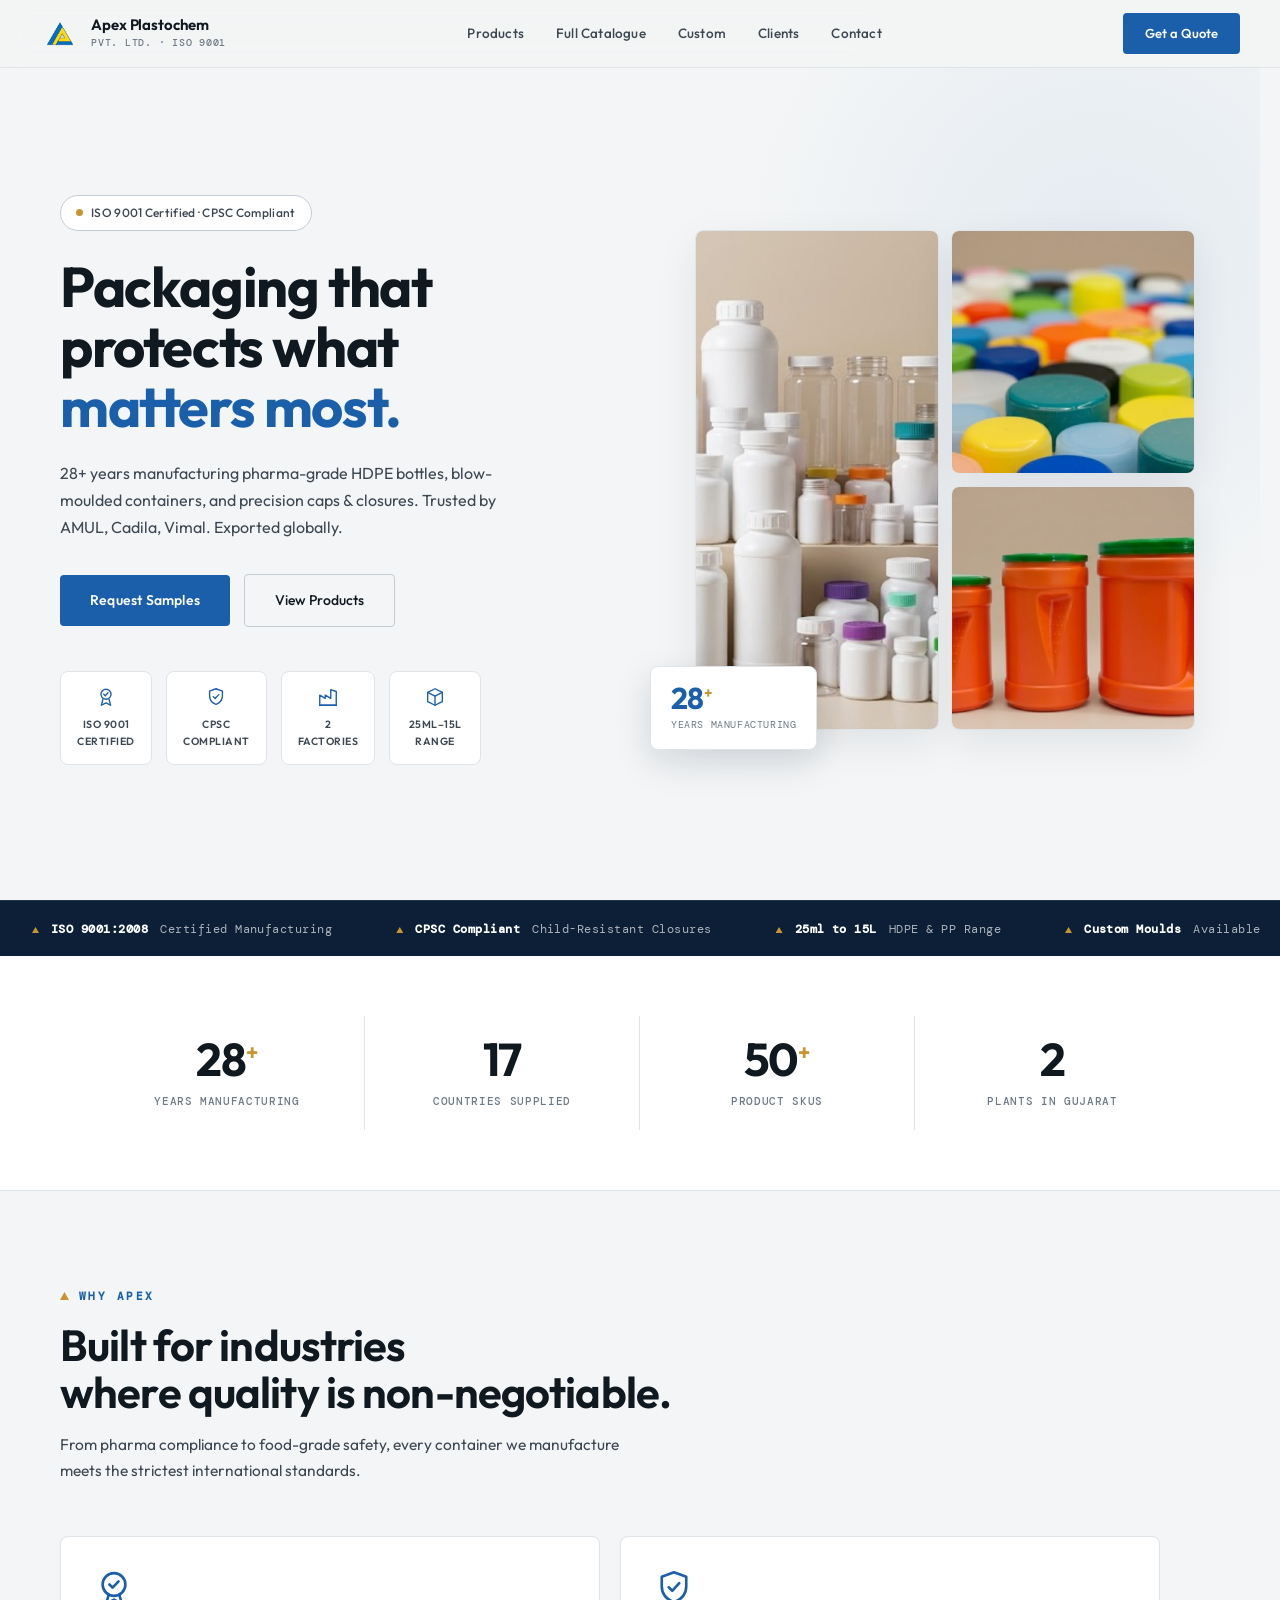
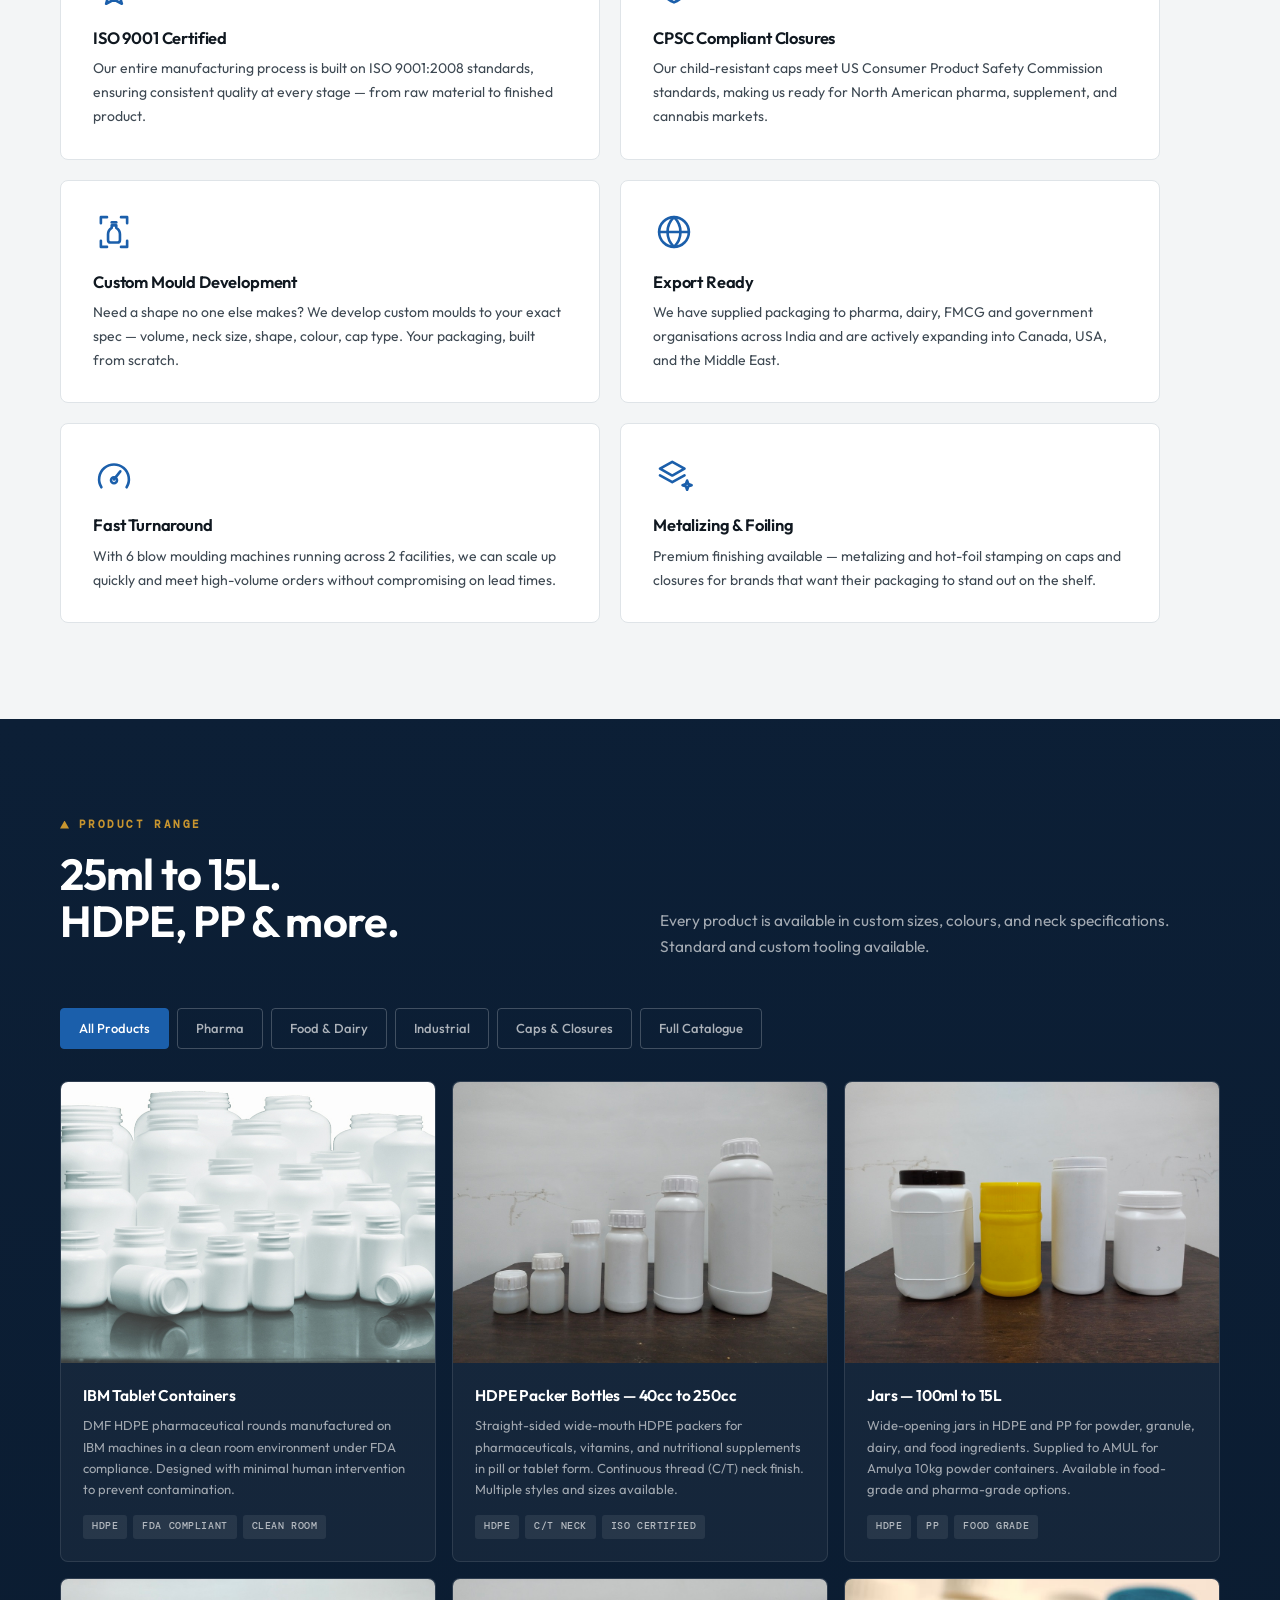
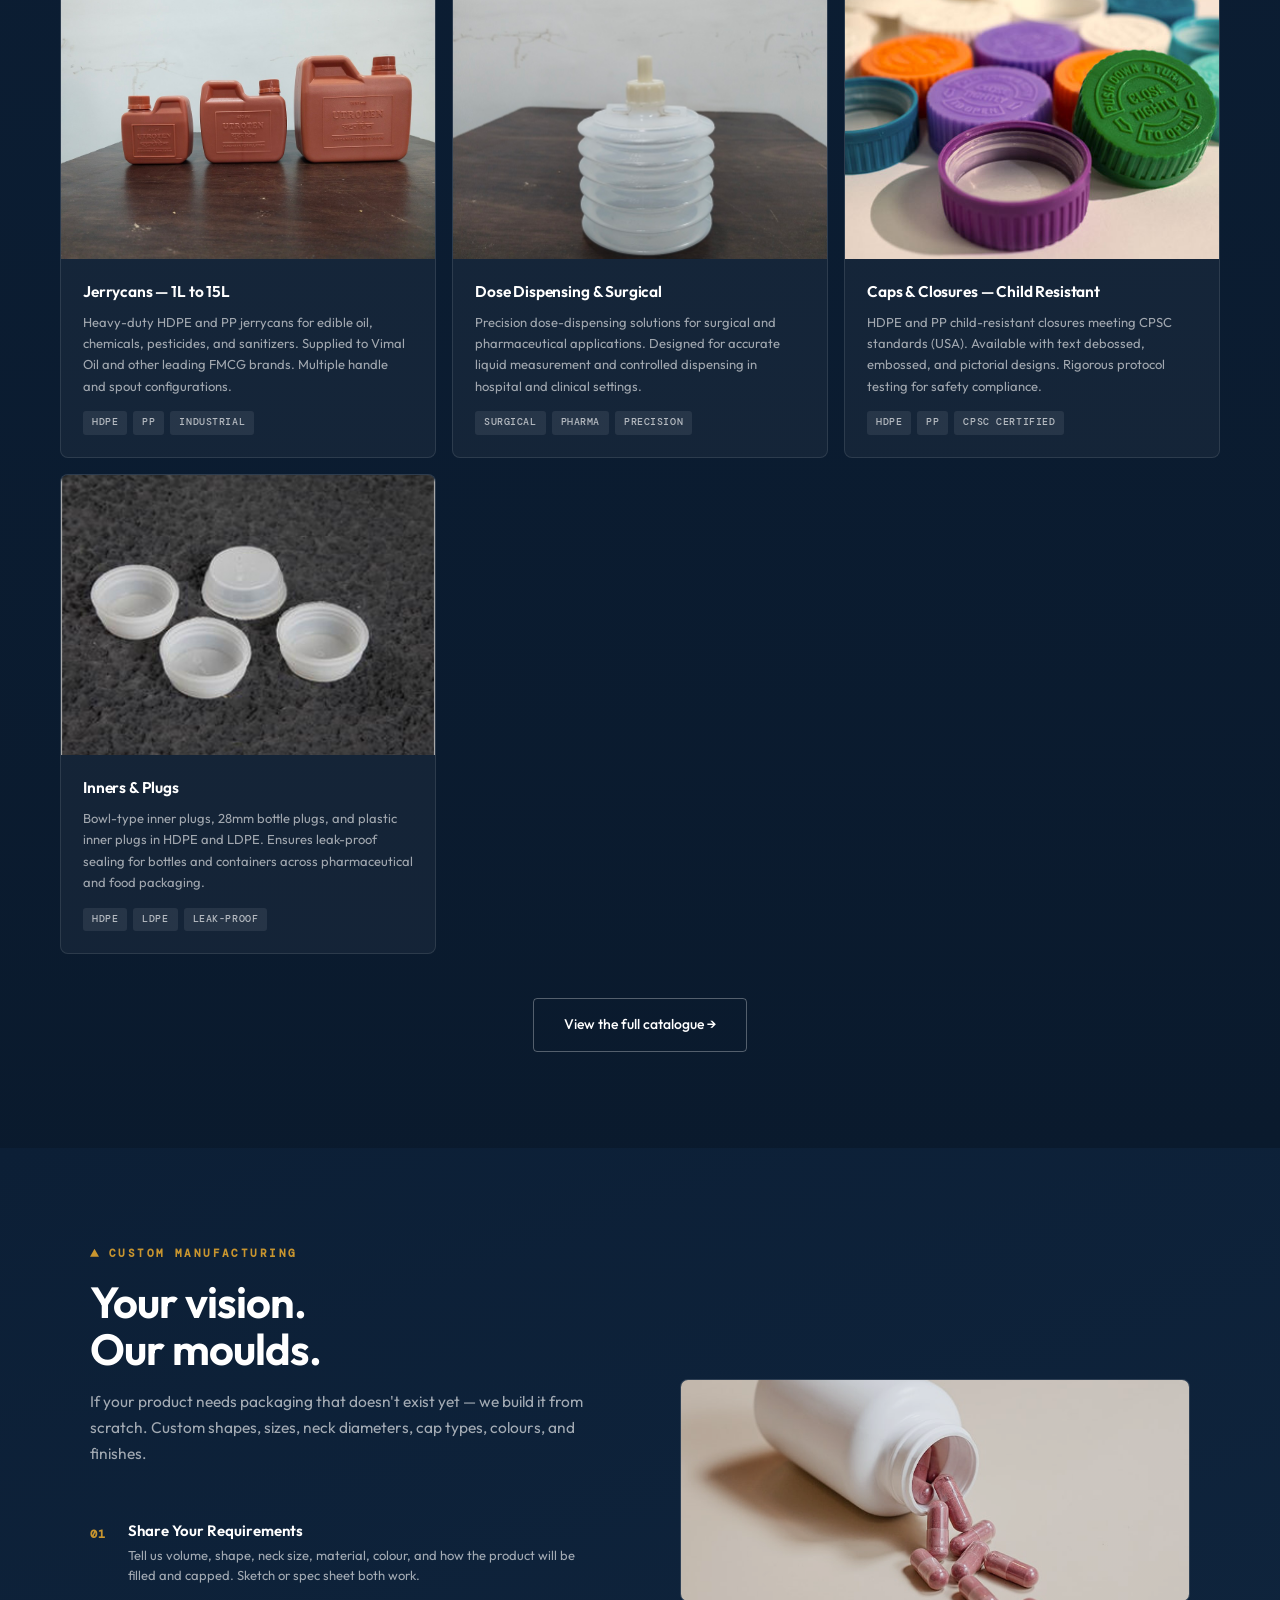
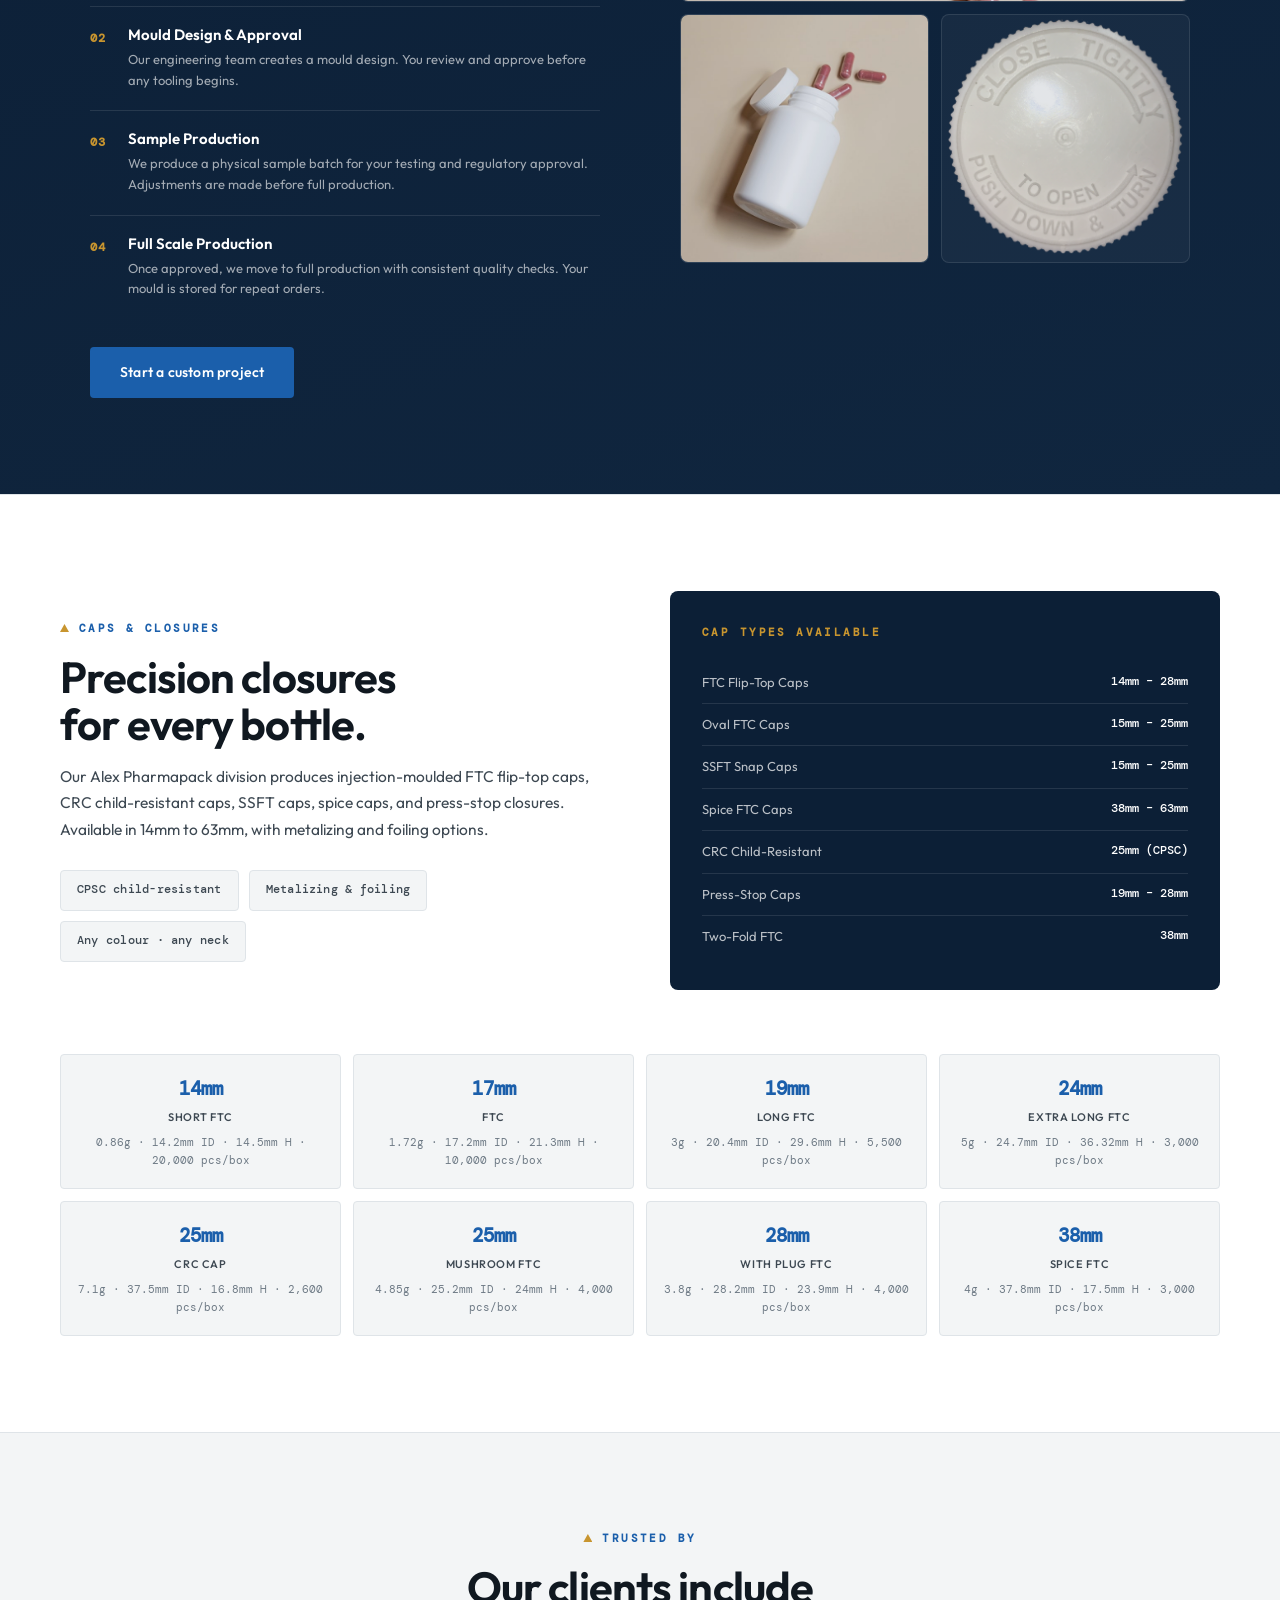
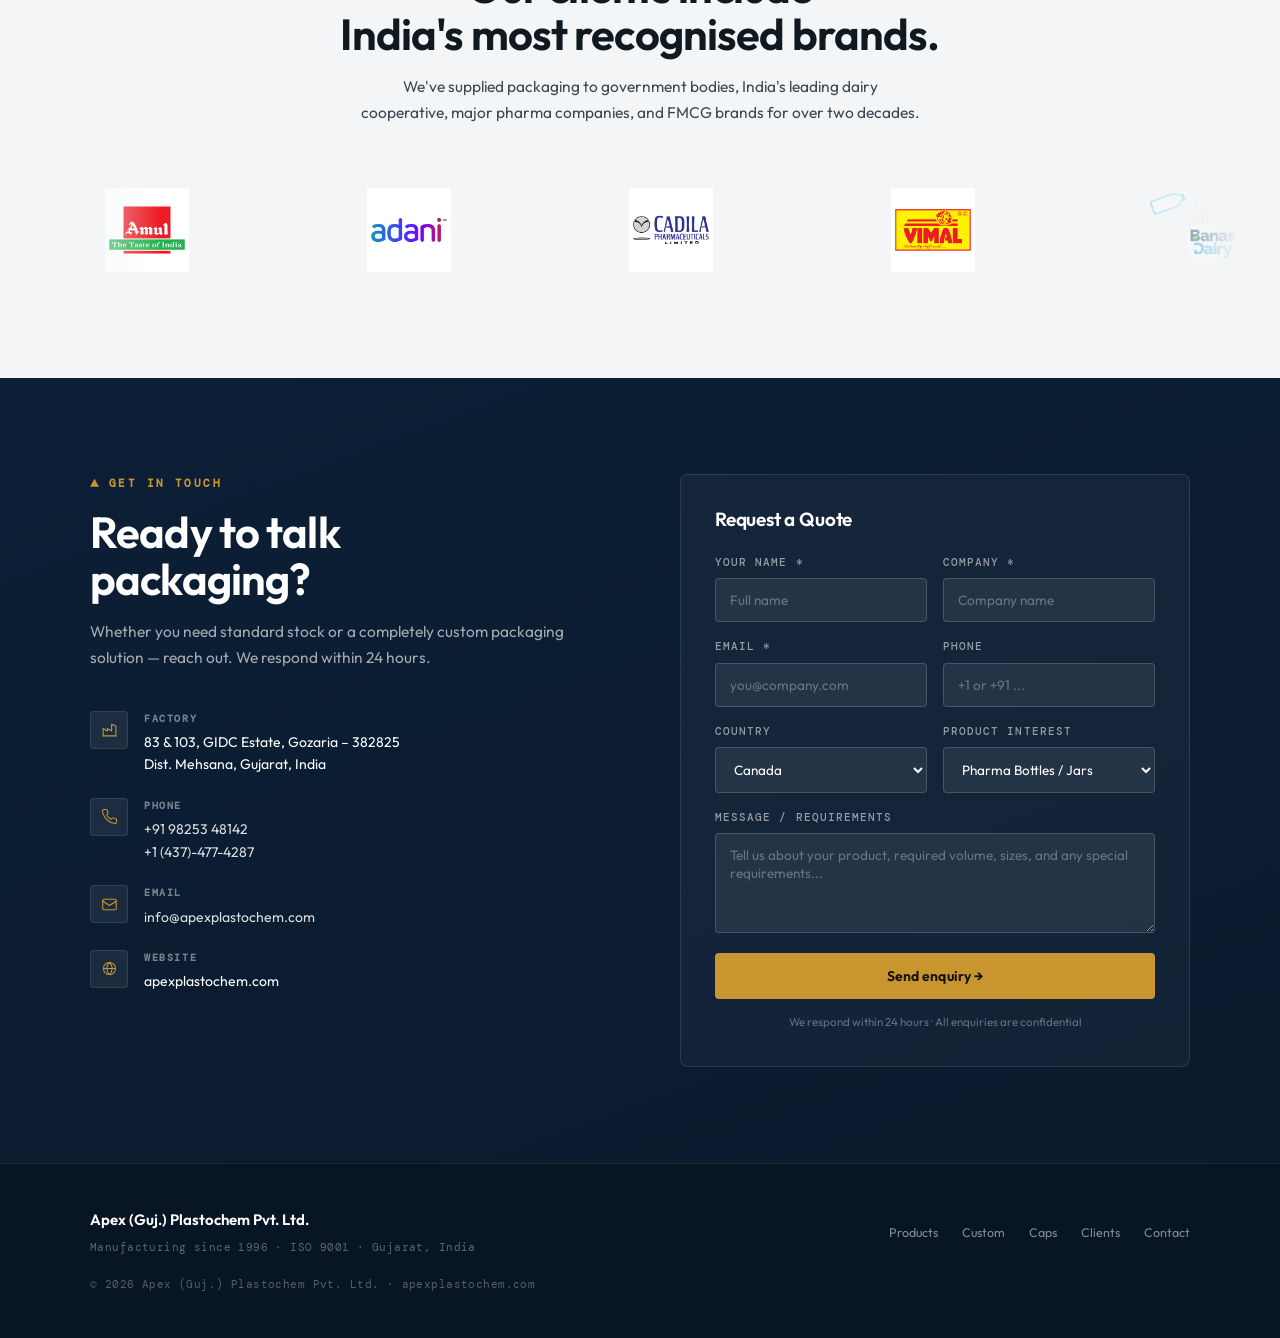
==== index.html @ 04e31d6c "tab change" ====
<!DOCTYPE html>
<html lang="en">
  <head>
    <meta charset="UTF-8" />
    <meta name="viewport" content="width=device-width, initial-scale=1.0" />
    <title>Apex Plastochem</title>
    <meta
      name="description"
      content="ISO 9001 certified manufacturer of pharma-grade HDPE bottles, blow-moulded containers, custom caps & closures. CPSC compliant. Trusted by AMUL, Cadila, Vimal. Based in Gujarat, India."
    />

    <!-- Favicon -->
    <link rel="icon" href="/favicon.ico" sizes="any" />
    <link rel="icon" href="/icon-192.png" type="image/png" />
    <link rel="apple-touch-icon" href="/apple-touch-icon.png" />
    <link rel="manifest" href="/site.webmanifest" />
    <meta name="theme-color" content="#1B5FAB" />

    <!-- Google Fonts -->
    <link rel="preconnect" href="https://fonts.googleapis.com" />
    <link rel="preconnect" href="https://fonts.gstatic.com" crossorigin />
    <link
      href="https://fonts.googleapis.com/css2?family=Outfit:wght@300..700&family=DM+Mono:wght@300;400;500&display=swap"
      rel="stylesheet"
    />

    <!-- Stylesheets — edit each file in /css/ folder -->
    <link rel="stylesheet" href="css/base.css" />
    <link rel="stylesheet" href="css/nav.css" />
    <link rel="stylesheet" href="css/hero.css" />
    <link rel="stylesheet" href="css/sections.css" />
    <link rel="stylesheet" href="css/products.css" />
    <link rel="stylesheet" href="css/contact.css" />
    <link rel="stylesheet" href="css/footer.css" />
  </head>
  <body>
    <!-- ── NAVIGATION ─────────────────────────────────────── -->
    <nav>
      <a href="#" class="nav-logo">
        <img
          src="logos/logo-transparent.png"
          alt="Apex Plastochem"
          class="nav-logo-img"
        />
        <div>
          <span class="nav-logo-text">Apex Plastochem</span>
          <span class="nav-logo-sub">Pvt. Ltd. · ISO 9001</span>
        </div>
      </a>
      <div class="nav-links">
        <a href="#products">Products</a>
        <a href="/products">Full Catalogue</a>
        <a href="#custom">Custom</a>
        <a href="#clients">Clients</a>
        <a href="#contact">Contact</a>
      </div>
      <a href="#contact" class="nav-cta">Get a Quote</a>
    </nav>

    <!-- ── HERO ───────────────────────────────────────────── -->
    <section class="hero">
      <div class="hero-copy">
        <div class="hero-badge">
          <span></span>ISO 9001 Certified · CPSC Compliant
        </div>
        <h1>Packaging that<br />protects what<br /><em>matters most.</em></h1>
        <p class="hero-desc">
          28+ years manufacturing pharma-grade HDPE bottles, blow-moulded
          containers, and precision caps &amp; closures. Trusted by AMUL,
          Cadila, Vimal. Exported globally.
        </p>
        <div class="hero-actions">
          <a href="#contact" class="btn-primary">Request Samples</a>
          <a href="/products" class="btn-secondary">View Products</a>
        </div>
        <div class="hero-certs">
          <div class="cert-badge">
            <span class="cert-icon">
              <svg
                viewBox="0 0 24 24"
                fill="none"
                stroke="currentColor"
                stroke-width="1.5"
                stroke-linecap="round"
                stroke-linejoin="round"
                aria-hidden="true"
              >
                <circle cx="12" cy="9" r="5.5" />
                <path d="m9.6 9 1.6 1.6 3-3.2" />
                <path d="M8.6 14.6 7 21l5-2.6L17 21l-1.6-6.4" />
              </svg> </span
            >ISO 9001<br />Certified
          </div>
          <div class="cert-badge">
            <span class="cert-icon">
              <svg
                viewBox="0 0 24 24"
                fill="none"
                stroke="currentColor"
                stroke-width="1.5"
                stroke-linecap="round"
                stroke-linejoin="round"
                aria-hidden="true"
              >
                <path
                  d="M12 3l7 2.5V11c0 4.4-2.9 7.4-7 9-4.1-1.6-7-4.6-7-9V5.5Z"
                />
                <path d="m9 11.6 2 2 4-4.2" />
              </svg> </span
            >CPSC<br />Compliant
          </div>
          <div class="cert-badge">
            <span class="cert-icon">
              <svg
                viewBox="0 0 24 24"
                fill="none"
                stroke="currentColor"
                stroke-width="1.5"
                stroke-linecap="round"
                stroke-linejoin="round"
                aria-hidden="true"
              >
                <path d="M3 21V10l6 3.5V10l6 3.5V4l6 2v15Z" />
                <path d="M3 21h18" />
              </svg> </span
            >2<br />Factories
          </div>
          <div class="cert-badge">
            <span class="cert-icon">
              <svg
                viewBox="0 0 24 24"
                fill="none"
                stroke="currentColor"
                stroke-width="1.5"
                stroke-linecap="round"
                stroke-linejoin="round"
                aria-hidden="true"
              >
                <path d="m12 3 8 4v10l-8 4-8-4V7Z" />
                <path d="m4 7 8 4 8-4" />
                <path d="M12 11v10" />
              </svg> </span
            >25ml–15L<br />Range
          </div>
        </div>
      </div>
      <div class="hero-visual">
        <div class="hero-grid">
          <div class="hero-img-card tall">
            <img
              src="images/hero-ai-bottles.jpg"
              alt="Apex pharma bottles lineup"
            />
          </div>
          <div class="hero-img-card">
            <img src="images/hero-ai-caps.jpg" alt="Apex caps and closures" />
          </div>
          <div class="hero-img-card">
            <img src="images/hero-ai-jars.jpg" alt="Apex jars" />
          </div>
        </div>
        <div class="hero-float">
          <div class="hf-num">28<sup>+</sup></div>
          <div class="hf-label">Years Manufacturing</div>
        </div>
      </div>
    </section>

    <!-- ── TICKER ──────────────────────────────────────────── -->
    <div class="ticker">
      <div class="ticker-inner">
        <span class="ticker-item"
          ><span class="ticker-dot"></span
          ><strong>ISO 9001:2008</strong> Certified Manufacturing</span
        >
        <span class="ticker-item"
          ><span class="ticker-dot"></span
          ><strong>CPSC Compliant</strong> Child-Resistant Closures</span
        >
        <span class="ticker-item"
          ><span class="ticker-dot"></span><strong>25ml to 15L</strong> HDPE
          &amp; PP Range</span
        >
        <span class="ticker-item"
          ><span class="ticker-dot"></span
          ><strong>Custom Moulds</strong> Available</span
        >
        <span class="ticker-item"
          ><span class="ticker-dot"></span
          ><strong>Pharma · Food · Chemical</strong> Sectors</span
        >
        <span class="ticker-item"
          ><span class="ticker-dot"></span><strong>Gujarat, India</strong> ·
          Global Export</span
        >
        <!-- Duplicate set for seamless loop -->
        <span class="ticker-item"
          ><span class="ticker-dot"></span
          ><strong>ISO 9001:2008</strong> Certified Manufacturing</span
        >
        <span class="ticker-item"
          ><span class="ticker-dot"></span
          ><strong>CPSC Compliant</strong> Child-Resistant Closures</span
        >
        <span class="ticker-item"
          ><span class="ticker-dot"></span><strong>25ml to 15L</strong> HDPE
          &amp; PP Range</span
        >
        <span class="ticker-item"
          ><span class="ticker-dot"></span
          ><strong>Custom Moulds</strong> Available</span
        >
        <span class="ticker-item"
          ><span class="ticker-dot"></span
          ><strong>Pharma · Food · Chemical</strong> Sectors</span
        >
      </div>
    </div>

    <!-- ── STATS ───────────────────────────────────────────── -->
    <div class="stats">
      <div class="stats-grid">
        <div class="stat-item reveal">
          <div class="stat-num">28<sup>+</sup></div>
          <div class="stat-label">Years manufacturing</div>
        </div>
        <div class="stat-item reveal reveal-delay-1">
          <div class="stat-num">17</div>
          <div class="stat-label">Countries supplied</div>
        </div>
        <div class="stat-item reveal reveal-delay-2">
          <div class="stat-num">50<sup>+</sup></div>
          <div class="stat-label">Product SKUs</div>
        </div>
        <div class="stat-item reveal reveal-delay-3">
          <div class="stat-num">2</div>
          <div class="stat-label">Plants in Gujarat</div>
        </div>
      </div>
    </div>

    <!-- ── WHY US ──────────────────────────────────────────── -->
    <section class="why" id="why">
      <div class="section-label reveal">Why Apex</div>
      <h2 class="section-title reveal">
        Built for industries<br />where quality is non-negotiable.
      </h2>
      <p class="section-sub reveal">
        From pharma compliance to food-grade safety, every container we
        manufacture meets the strictest international standards.
      </p>
      <div class="why-grid">
        <div class="why-card reveal">
          <div class="why-icon">
            <svg
              viewBox="0 0 24 24"
              fill="none"
              stroke="currentColor"
              stroke-width="1.5"
              stroke-linecap="round"
              stroke-linejoin="round"
              aria-hidden="true"
            >
              <circle cx="12" cy="10" r="6.5" />
              <path d="m9.4 10 1.8 1.8 3.4-3.6" />
              <path d="M9 15.8 7.5 21l4.5-2.4L16.5 21 15 15.8" />
            </svg>
          </div>
          <h3>ISO 9001 Certified</h3>
          <p>
            Our entire manufacturing process is built on ISO 9001:2008
            standards, ensuring consistent quality at every stage — from raw
            material to finished product.
          </p>
        </div>
        <div class="why-card reveal reveal-delay-1">
          <div class="why-icon">
            <svg
              viewBox="0 0 24 24"
              fill="none"
              stroke="currentColor"
              stroke-width="1.5"
              stroke-linecap="round"
              stroke-linejoin="round"
              aria-hidden="true"
            >
              <path
                d="M12 3l7 2.6V11c0 4.6-3 7.6-7 9.2-4-1.6-7-4.6-7-9.2V5.6Z"
              />
              <path d="m9 11.6 2 2 4-4.4" />
            </svg>
          </div>
          <h3>CPSC Compliant Closures</h3>
          <p>
            Our child-resistant caps meet US Consumer Product Safety Commission
            standards, making us ready for North American pharma, supplement,
            and cannabis markets.
          </p>
        </div>
        <div class="why-card reveal reveal-delay-2">
          <div class="why-icon">
            <svg
              viewBox="0 0 24 24"
              fill="none"
              stroke="currentColor"
              stroke-width="1.5"
              stroke-linecap="round"
              stroke-linejoin="round"
              aria-hidden="true"
            >
              <path d="M8 3.5H4.5V7" />
              <path d="M16 3.5h3.5V7" />
              <path d="M8 20.5H4.5V17" />
              <path d="M16 20.5h3.5V17" />
              <path d="M10.7 6.5h2.6" />
              <path
                d="M10.7 8.2h2.6v1.4c1.3.8 2.1 2.2 2.1 3.7v3.2a1.5 1.5 0 0 1-1.5 1.5h-3.8a1.5 1.5 0 0 1-1.5-1.5v-3.2c0-1.5.8-2.9 2.1-3.7Z"
              />
            </svg>
          </div>
          <h3>Custom Mould Development</h3>
          <p>
            Need a shape no one else makes? We develop custom moulds to your
            exact spec — volume, neck size, shape, colour, cap type. Your
            packaging, built from scratch.
          </p>
        </div>
        <div class="why-card reveal reveal-delay-3">
          <div class="why-icon">
            <svg
              viewBox="0 0 24 24"
              fill="none"
              stroke="currentColor"
              stroke-width="1.5"
              stroke-linecap="round"
              stroke-linejoin="round"
              aria-hidden="true"
            >
              <circle cx="12" cy="12" r="8.5" />
              <path d="M3.5 12h17" />
              <path
                d="M12 3.5c2.4 2.3 3.7 5.2 3.7 8.5s-1.3 6.2-3.7 8.5c-2.4-2.3-3.7-5.2-3.7-8.5s1.3-6.2 3.7-8.5Z"
              />
            </svg>
          </div>
          <h3>Export Ready</h3>
          <p>
            We have supplied packaging to pharma, dairy, FMCG and government
            organisations across India and are actively expanding into Canada,
            USA, and the Middle East.
          </p>
        </div>
        <div class="why-card reveal">
          <div class="why-icon">
            <svg
              viewBox="0 0 24 24"
              fill="none"
              stroke="currentColor"
              stroke-width="1.5"
              stroke-linecap="round"
              stroke-linejoin="round"
              aria-hidden="true"
            >
              <path d="M4.8 19a8.5 8.5 0 1 1 14.4 0" />
              <path d="m12 14.5 3.6-4.6" />
              <circle cx="12" cy="15" r="1.7" />
            </svg>
          </div>
          <h3>Fast Turnaround</h3>
          <p>
            With 6 blow moulding machines running across 2 facilities, we can
            scale up quickly and meet high-volume orders without compromising on
            lead times.
          </p>
        </div>
        <div class="why-card reveal reveal-delay-1">
          <div class="why-icon">
            <svg
              viewBox="0 0 24 24"
              fill="none"
              stroke="currentColor"
              stroke-width="1.5"
              stroke-linecap="round"
              stroke-linejoin="round"
              aria-hidden="true"
            >
              <path d="M11 4.5 18 8.4l-7 3.9-7-3.9Z" />
              <path d="m4 12.2 7 3.9 7-3.9" />
              <path
                d="M19.5 15.2l.7 1.9 1.9.7-1.9.7-.7 1.9-.7-1.9-1.9-.7 1.9-.7Z"
              />
            </svg>
          </div>
          <h3>Metalizing &amp; Foiling</h3>
          <p>
            Premium finishing available — metalizing and hot-foil stamping on
            caps and closures for brands that want their packaging to stand out
            on the shelf.
          </p>
        </div>
      </div>
    </section>

    <!-- ── PRODUCTS ────────────────────────────────────────── -->
    <section class="products" id="products">
      <div class="products-header">
        <div>
          <div class="section-label">Product Range</div>
          <h2 class="section-title">25ml to 15L.<br />HDPE, PP &amp; more.</h2>
        </div>
        <p class="section-sub">
          Every product is available in custom sizes, colours, and neck
          specifications. Standard and custom tooling available.
        </p>
      </div>
      <div class="product-tabs">
        <button class="tab-btn active" onclick="filterProducts('all', this)">
          All Products
        </button>
        <button class="tab-btn" onclick="filterProducts('pharma', this)">
          Pharma
        </button>
        <button class="tab-btn" onclick="filterProducts('food', this)">
          Food &amp; Dairy
        </button>
        <button class="tab-btn" onclick="filterProducts('industrial', this)">
          Industrial
        </button>
        <button class="tab-btn" onclick="filterProducts('caps', this)">
          Caps &amp; Closures
        </button>
        <a href="/products" class="tab-btn">Full Catalogue</a>
      </div>
      <div class="product-grid" id="product-grid">
        <!-- IBM Tablet Containers -->
        <div class="product-card" data-cat="pharma">
          <div class="product-img">
            <img
              src="images/ibm/ibm-bottle.jpg"
              alt="IBM Tablet Containers HDPE"
            />
          </div>
          <div class="product-body">
            <div class="product-name">IBM Tablet Containers</div>
            <div class="product-desc">
              DMF HDPE pharmaceutical rounds manufactured on IBM machines in a
              clean room environment under FDA compliance. Designed with minimal
              human intervention to prevent contamination.
            </div>
            <div class="product-tags">
              <span class="ptag">HDPE</span
              ><span class="ptag">FDA Compliant</span
              ><span class="ptag">Clean Room</span>
            </div>
          </div>
        </div>

        <!-- HDPE Packer Bottles -->
        <div class="product-card" data-cat="pharma">
          <div class="product-img">
            <img src="images/bottles/bottle-1.jpg" alt="HDPE Packer Bottles" />
          </div>
          <div class="product-body">
            <div class="product-name">HDPE Packer Bottles — 40cc to 250cc</div>
            <div class="product-desc">
              Straight-sided wide-mouth HDPE packers for pharmaceuticals,
              vitamins, and nutritional supplements in pill or tablet form.
              Continuous thread (C/T) neck finish. Multiple styles and sizes
              available.
            </div>
            <div class="product-tags">
              <span class="ptag">HDPE</span><span class="ptag">C/T Neck</span
              ><span class="ptag">ISO Certified</span>
            </div>
          </div>
        </div>

        <!-- Jars -->
        <div class="product-card" data-cat="food">
          <div class="product-img">
            <img src="images/jars/jar-1.jpg" alt="HDPE PP Jars" />
          </div>
          <div class="product-body">
            <div class="product-name">Jars — 100ml to 15L</div>
            <div class="product-desc">
              Wide-opening jars in HDPE and PP for powder, granule, dairy, and
              food ingredients. Supplied to AMUL for Amulya 10kg powder
              containers. Available in food-grade and pharma-grade options.
            </div>
            <div class="product-tags">
              <span class="ptag">HDPE</span><span class="ptag">PP</span
              ><span class="ptag">Food Grade</span>
            </div>
          </div>
        </div>

        <!-- Jerrycans -->
        <div class="product-card" data-cat="industrial">
          <div class="product-img">
            <img src="images/jerrycans/jerrycan-1.jpg" alt="HDPE Jerrycans" />
          </div>
          <div class="product-body">
            <div class="product-name">Jerrycans — 1L to 15L</div>
            <div class="product-desc">
              Heavy-duty HDPE and PP jerrycans for edible oil, chemicals,
              pesticides, and sanitizers. Supplied to Vimal Oil and other
              leading FMCG brands. Multiple handle and spout configurations.
            </div>
            <div class="product-tags">
              <span class="ptag">HDPE</span><span class="ptag">PP</span
              ><span class="ptag">Industrial</span>
            </div>
          </div>
        </div>

        <!-- Dose Dispensing -->
        <div class="product-card" data-cat="pharma">
          <div class="product-img">
            <img
              src="images/dose-dispensing/dose-1.jpg"
              alt="Dose Dispensing Surgical"
            />
          </div>
          <div class="product-body">
            <div class="product-name">Dose Dispensing &amp; Surgical</div>
            <div class="product-desc">
              Precision dose-dispensing solutions for surgical and
              pharmaceutical applications. Designed for accurate liquid
              measurement and controlled dispensing in hospital and clinical
              settings.
            </div>
            <div class="product-tags">
              <span class="ptag">Surgical</span><span class="ptag">Pharma</span
              ><span class="ptag">Precision</span>
            </div>
          </div>
        </div>

        <!-- Caps & Closures -->
        <div class="product-card" data-cat="caps">
          <div class="product-img">
            <img
              src="images/caps-closures/caps-1.jpg"
              alt="Child Resistant Closures"
            />
          </div>
          <div class="product-body">
            <div class="product-name">
              Caps &amp; Closures — Child Resistant
            </div>
            <div class="product-desc">
              HDPE and PP child-resistant closures meeting CPSC standards (USA).
              Available with text debossed, embossed, and pictorial designs.
              Rigorous protocol testing for safety compliance.
            </div>
            <div class="product-tags">
              <span class="ptag">HDPE</span><span class="ptag">PP</span
              ><span class="ptag">CPSC Certified</span>
            </div>
          </div>
        </div>

        <!-- Inners & Plugs -->
        <div class="product-card" data-cat="caps">
          <div class="product-img">
            <img
              src="images/inners-plugs/plug-1.jpg"
              alt="Inner Plugs HDPE LDPE"
            />
          </div>
          <div class="product-body">
            <div class="product-name">Inners &amp; Plugs</div>
            <div class="product-desc">
              Bowl-type inner plugs, 28mm bottle plugs, and plastic inner plugs
              in HDPE and LDPE. Ensures leak-proof sealing for bottles and
              containers across pharmaceutical and food packaging.
            </div>
            <div class="product-tags">
              <span class="ptag">HDPE</span><span class="ptag">LDPE</span
              ><span class="ptag">Leak-Proof</span>
            </div>
          </div>
        </div>
      </div>
      <div class="products-cta">
        <a href="/products" class="btn-secondary">View the full catalogue →</a>
      </div>
    </section>

    <!-- ── CUSTOM MANUFACTURING ────────────────────────────── -->
    <section class="custom" id="custom">
      <div class="custom-inner">
        <div>
          <div class="section-label reveal">Custom Manufacturing</div>
          <h2 class="section-title reveal">Your vision.<br />Our moulds.</h2>
          <p
            class="section-sub reveal"
            style="color: rgba(255, 255, 255, 0.62)"
          >
            If your product needs packaging that doesn't exist yet — we build it
            from scratch. Custom shapes, sizes, neck diameters, cap types,
            colours, and finishes.
          </p>
          <div class="custom-steps reveal">
            <div class="custom-step">
              <div class="step-num">01</div>
              <div class="step-content">
                <h4>Share Your Requirements</h4>
                <p>
                  Tell us volume, shape, neck size, material, colour, and how
                  the product will be filled and capped. Sketch or spec sheet
                  both work.
                </p>
              </div>
            </div>
            <div class="custom-step">
              <div class="step-num">02</div>
              <div class="step-content">
                <h4>Mould Design &amp; Approval</h4>
                <p>
                  Our engineering team creates a mould design. You review and
                  approve before any tooling begins.
                </p>
              </div>
            </div>
            <div class="custom-step">
              <div class="step-num">03</div>
              <div class="step-content">
                <h4>Sample Production</h4>
                <p>
                  We produce a physical sample batch for your testing and
                  regulatory approval. Adjustments are made before full
                  production.
                </p>
              </div>
            </div>
            <div class="custom-step">
              <div class="step-num">04</div>
              <div class="step-content">
                <h4>Full Scale Production</h4>
                <p>
                  Once approved, we move to full production with consistent
                  quality checks. Your mould is stored for repeat orders.
                </p>
              </div>
            </div>
          </div>
          <a
            href="#contact"
            class="btn-primary"
            style="display: inline-block; margin-top: 28px"
            >Start a custom project</a
          >
        </div>
        <div class="custom-visual reveal">
          <div class="custom-img span2">
            <img src="images/custom-range.jpg" alt="Custom product range" />
          </div>
          <div class="custom-img">
            <img
              src="images/custom-protein-jars.jpg"
              alt="Black protein powder jars"
            />
          </div>
          <div class="custom-img">
            <img
              src="images/custom-metalised-caps.png"
              alt="Metalised and foiled caps"
            />
          </div>
        </div>
      </div>
    </section>

    <!-- ── CAPS & CLOSURES ─────────────────────────────────── -->
    <section class="caps" id="caps">
      <div class="caps-intro">
        <div>
          <div class="section-label reveal">Caps &amp; Closures</div>
          <h2 class="section-title reveal">
            Precision closures<br />for every bottle.
          </h2>
          <p class="section-sub reveal">
            Our Alex Pharmapack division produces injection-moulded FTC flip-top
            caps, CRC child-resistant caps, SSFT caps, spice caps, and
            press-stop closures. Available in 14mm to 63mm, with metalizing and
            foiling options.
          </p>
          <div class="caps-badges reveal">
            <div class="caps-badge">CPSC child-resistant</div>
            <div class="caps-badge">Metalizing &amp; foiling</div>
            <div class="caps-badge">Any colour · any neck</div>
          </div>
        </div>
        <div class="caps-spec-box reveal">
          <div class="caps-spec-title">Cap Types Available</div>
          <div class="caps-spec-list">
            <div class="caps-spec-row">
              <span>FTC Flip-Top Caps</span><span>14mm – 28mm</span>
            </div>
            <div class="caps-spec-row">
              <span>Oval FTC Caps</span><span>15mm – 25mm</span>
            </div>
            <div class="caps-spec-row">
              <span>SSFT Snap Caps</span><span>15mm – 25mm</span>
            </div>
            <div class="caps-spec-row">
              <span>Spice FTC Caps</span><span>38mm – 63mm</span>
            </div>
            <div class="caps-spec-row">
              <span>CRC Child-Resistant</span><span>25mm (CPSC)</span>
            </div>
            <div class="caps-spec-row">
              <span>Press-Stop Caps</span><span>19mm – 28mm</span>
            </div>
            <div class="caps-spec-row last">
              <span>Two-Fold FTC</span><span>38mm</span>
            </div>
          </div>
        </div>
      </div>
      <div class="caps-grid reveal">
        <div class="cap-card">
          <div class="cap-size">14mm</div>
          <div class="cap-name">Short FTC</div>
          <div class="cap-specs">
            0.86g · 14.2mm ID · 14.5mm H · 20,000 pcs/box
          </div>
        </div>
        <div class="cap-card">
          <div class="cap-size">17mm</div>
          <div class="cap-name">FTC</div>
          <div class="cap-specs">
            1.72g · 17.2mm ID · 21.3mm H · 10,000 pcs/box
          </div>
        </div>
        <div class="cap-card">
          <div class="cap-size">19mm</div>
          <div class="cap-name">Long FTC</div>
          <div class="cap-specs">3g · 20.4mm ID · 29.6mm H · 5,500 pcs/box</div>
        </div>
        <div class="cap-card">
          <div class="cap-size">24mm</div>
          <div class="cap-name">Extra Long FTC</div>
          <div class="cap-specs">
            5g · 24.7mm ID · 36.32mm H · 3,000 pcs/box
          </div>
        </div>
        <div class="cap-card">
          <div class="cap-size">25mm</div>
          <div class="cap-name">CRC Cap</div>
          <div class="cap-specs">
            7.1g · 37.5mm ID · 16.8mm H · 2,600 pcs/box
          </div>
        </div>
        <div class="cap-card">
          <div class="cap-size">25mm</div>
          <div class="cap-name">Mushroom FTC</div>
          <div class="cap-specs">
            4.85g · 25.2mm ID · 24mm H · 4,000 pcs/box
          </div>
        </div>
        <div class="cap-card">
          <div class="cap-size">28mm</div>
          <div class="cap-name">With Plug FTC</div>
          <div class="cap-specs">
            3.8g · 28.2mm ID · 23.9mm H · 4,000 pcs/box
          </div>
        </div>
        <div class="cap-card">
          <div class="cap-size">38mm</div>
          <div class="cap-name">Spice FTC</div>
          <div class="cap-specs">4g · 37.8mm ID · 17.5mm H · 3,000 pcs/box</div>
        </div>
      </div>
    </section>

    <!-- ── CLIENTS ─────────────────────────────────────────── -->
    <section class="clients" id="clients">
      <div class="section-label reveal">Trusted By</div>
      <h2 class="section-title reveal">
        Our clients include<br />India's most recognised brands.
      </h2>
      <p class="section-sub reveal">
        We've supplied packaging to government bodies, India's leading dairy
        cooperative, major pharma companies, and FMCG brands for over two
        decades.
      </p>
      <div class="clients-marquee reveal">
        <div class="clients-track">
          <div class="client-item">
            <img src="logos/amul.png" alt="AMUL" class="client-logo" />
          </div>
          <div class="client-item">
            <img src="logos/adani.png" alt="Adani Group" class="client-logo" />
          </div>
          <div class="client-item">
            <img
              src="logos/cadila.png"
              alt="Cadila Pharmaceuticals"
              class="client-logo"
            />
          </div>
          <div class="client-item">
            <img src="logos/vimal.png" alt="Vimal Oil" class="client-logo" />
          </div>
          <div class="client-item">
            <img
              src="logos/banaskantha.png"
              alt="Banas Dairy"
              class="client-logo"
            />
          </div>
          <div class="client-item">
            <img
              src="logos/gujarat-agro.svg"
              alt="Gujarat Agro Industries"
              class="client-logo"
            />
          </div>
          <div class="client-item">
            <img
              src="logos/animal-vaccine-institute.svg"
              alt="Animal Vaccine Institute"
              class="client-logo"
            />
          </div>
          <div class="client-item">
            <img
              src="logos/unjha-formulations.svg"
              alt="Unjha Formulations"
              class="client-logo"
            />
          </div>
          <div class="client-item">
            <img
              src="logos/rakesh-pharma.svg"
              alt="Rakesh Pharmaceuticals"
              class="client-logo"
            />
          </div>
        </div>
      </div>
    </section>

    <!-- ── CONTACT ─────────────────────────────────────────── -->
    <section class="contact" id="contact">
      <div class="contact-inner">
        <div>
          <div class="section-label reveal">Get in Touch</div>
          <h2 class="section-title reveal">Ready to talk<br />packaging?</h2>
          <p
            class="section-sub reveal"
            style="color: rgba(255, 255, 255, 0.62)"
          >
            Whether you need standard stock or a completely custom packaging
            solution — reach out. We respond within 24 hours.
          </p>
          <div class="contact-info reveal">
            <div class="contact-row">
              <div class="contact-icon">
                <svg
                  viewBox="0 0 24 24"
                  fill="none"
                  stroke="currentColor"
                  stroke-width="1.5"
                  stroke-linecap="round"
                  stroke-linejoin="round"
                  aria-hidden="true"
                >
                  <path d="M3 21V10.5L9 14v-3.5l6 3.5V4.5L21 7v14" />
                  <path d="M3 21h18" />
                </svg>
              </div>
              <div>
                <div class="contact-label">Factory</div>
                <div class="contact-val">
                  83 &amp; 103, GIDC Estate, Gozaria – 382825<br />Dist.
                  Mehsana, Gujarat, India
                </div>
              </div>
            </div>
            <div class="contact-row">
              <div class="contact-icon">
                <svg
                  viewBox="0 0 24 24"
                  fill="none"
                  stroke="currentColor"
                  stroke-width="1.5"
                  stroke-linecap="round"
                  stroke-linejoin="round"
                  aria-hidden="true"
                >
                  <path
                    d="M22 16.9v3a2 2 0 0 1-2.2 2 19.8 19.8 0 0 1-8.6-3.1 19.5 19.5 0 0 1-6-6A19.8 19.8 0 0 1 2.1 4.2 2 2 0 0 1 4.1 2h3a2 2 0 0 1 2 1.7c.1 1 .4 1.9.7 2.8a2 2 0 0 1-.5 2.1L8.1 9.9a16 16 0 0 0 6 6l1.3-1.3a2 2 0 0 1 2.1-.4c.9.3 1.8.6 2.8.7a2 2 0 0 1 1.7 2Z"
                  />
                </svg>
              </div>
              <div>
                <div class="contact-label">Phone</div>
                <div class="contact-val">
                  <a href="tel:+919825348142">+91 98253 48142</a><br />
                  <a href="tel:+14374774287">+1 (437)-477-4287</a>
                </div>
              </div>
            </div>
            <div class="contact-row">
              <div class="contact-icon">
                <svg
                  viewBox="0 0 24 24"
                  fill="none"
                  stroke="currentColor"
                  stroke-width="1.5"
                  stroke-linecap="round"
                  stroke-linejoin="round"
                  aria-hidden="true"
                >
                  <rect x="2.5" y="4.5" width="19" height="15" rx="2" />
                  <path d="m2.5 7.5 9.5 6 9.5-6" />
                </svg>
              </div>
              <div>
                <div class="contact-label">Email</div>
                <div class="contact-val">
                  <a
                    href="mailto:info@apexplastochem.com"
                    onclick="navigator.clipboard.writeText('info@apexplastochem.com');this.textContent='Copied!';setTimeout(()=>this.textContent='info@apexplastochem.com',2000);return true;"
                    >info@apexplastochem.com</a
                  >
                </div>
              </div>
            </div>
            <div class="contact-row">
              <div class="contact-icon">
                <svg
                  viewBox="0 0 24 24"
                  fill="none"
                  stroke="currentColor"
                  stroke-width="1.5"
                  stroke-linecap="round"
                  stroke-linejoin="round"
                  aria-hidden="true"
                >
                  <circle cx="12" cy="12" r="8.5" />
                  <path d="M3.5 12h17" />
                  <path
                    d="M12 3.5c2.4 2.3 3.7 5.2 3.7 8.5s-1.3 6.2-3.7 8.5c-2.4-2.3-3.7-5.2-3.7-8.5s1.3-6.2 3.7-8.5Z"
                  />
                </svg>
              </div>
              <div>
                <div class="contact-label">Website</div>
                <div class="contact-val">apexplastochem.com</div>
              </div>
            </div>
          </div>
        </div>
        <div class="reveal">
          <form class="contact-form" id="enquiry-form">
            <input type="hidden" name="_captcha" value="false" />
            <input type="text" name="_honey" style="display: none" />
            <h3 class="form-title">Request a Quote</h3>
            <div class="form-grid">
              <div class="form-group">
                <label>Your Name *</label>
                <input
                  type="text"
                  name="name"
                  placeholder="Full name"
                  required
                />
              </div>
              <div class="form-group">
                <label>Company *</label>
                <input
                  type="text"
                  name="company"
                  placeholder="Company name"
                  required
                />
              </div>
              <div class="form-group">
                <label>Email *</label>
                <input
                  type="email"
                  name="email"
                  placeholder="you@company.com"
                  required
                />
              </div>
              <div class="form-group">
                <label>Phone</label>
                <input type="tel" name="phone" placeholder="+1 or +91 ..." />
              </div>
              <div class="form-group">
                <label>Country</label>
                <select name="country">
                  <option>Canada</option>
                  <option>USA</option>
                  <option>UK</option>
                  <option>Australia</option>
                  <option>India</option>
                  <option>UAE</option>
                  <option>Other</option>
                </select>
              </div>
              <div class="form-group">
                <label>Product Interest</label>
                <select name="product_interest">
                  <option>Pharma Bottles / Jars</option>
                  <option>Caps &amp; Closures</option>
                  <option>Jerrycans / Large Containers</option>
                  <option>Custom Mould Development</option>
                  <option>Food &amp; Dairy Packaging</option>
                  <option>Personal Care Bottles</option>
                  <option>Everything — General Inquiry</option>
                </select>
              </div>
              <div class="form-group form-full">
                <label>Message / Requirements</label>
                <textarea
                  name="message"
                  placeholder="Tell us about your product, required volume, sizes, and any special requirements..."
                ></textarea>
              </div>
            </div>
            <button type="submit" class="form-submit">Send enquiry →</button>
            <div class="form-note">
              We respond within 24 hours · All enquiries are confidential
            </div>
            <div
              class="form-success"
              style="
                display: none;
                margin-top: 20px;
                padding: 16px;
                background: rgba(38, 166, 91, 0.15);
                border: 1px solid rgba(38, 166, 91, 0.4);
                border-radius: 4px;
                color: #7fdca4;
                text-align: center;
                font-weight: 500;
              "
            >
              Thank you — your enquiry has been sent. We'll get back to you
              within 24 hours.
            </div>
            <div
              class="form-error"
              style="
                display: none;
                margin-top: 20px;
                padding: 16px;
                background: rgba(198, 40, 40, 0.15);
                border: 1px solid rgba(198, 40, 40, 0.4);
                border-radius: 4px;
                color: #f1a9a9;
                text-align: center;
                font-weight: 500;
              "
            >
              Something went wrong. Please email us directly at
              info@apexplastochem.com
            </div>
          </form>
        </div>
      </div>
    </section>

    <!-- ── FOOTER ──────────────────────────────────────────── -->
    <footer>
      <div class="footer-inner">
        <div>
          <div class="footer-logo">Apex (Guj.) Plastochem Pvt. Ltd.</div>
          <div class="footer-sub">
            Manufacturing since 1996 · ISO 9001 · Gujarat, India
          </div>
        </div>
        <div class="footer-links">
          <a href="#products">Products</a>
          <a href="#custom">Custom</a>
          <a href="#caps">Caps</a>
          <a href="#clients">Clients</a>
          <a href="#contact">Contact</a>
        </div>
        <div class="footer-copy">
          © 2026 Apex (Guj.) Plastochem Pvt. Ltd. · apexplastochem.com
        </div>
      </div>
    </footer>

    <!-- JavaScript -->
    <script src="js/main.js"></script>
  </body>
</html>
---- css/base.css ----
/* ============================================================
   base.css — Design tokens, resets, global typography
   Theme: "The Engineering Drawing" — precision-manufacturing
   language drawn from Apex's own mould drawings and logo.
   Palette derives from the logo: Apex blue + brass (logo yellow).
   ============================================================ */

/* ── Design Tokens ───────────────────────────────────────── */
:root {
  /* Colours */
  --ink:        #101820;  /* Carbon — headings, near-black blue */
  --ink2:       #3D4852;  /* Body text, blue-gray */
  --ink3:       #6E7A85;  /* Muted / captions */
  --paper:      #F3F5F6;  /* Porcelain — cool clean-room ground */
  --white:      #FFFFFF;
  --blue:       #1B5FAB;  /* Apex blue — from the logo. CTAs, links */
  --blue-dark:  #164E8D;  /* Hover state */
  --blue-deep:  #0C1F36;  /* Mould blue — dark section ground */
  --blue-night: #081525;  /* Footer / deepest */
  --brass:      #C8952F;  /* Brass — from the logo yellow. Signature accents */
  --brass-soft: rgba(200, 149, 47, 0.14);
  --border:     #DFE4E8;  /* Hairlines on light */
  --border2:    #C3CCD3;  /* Medium borders */
  --line-dark:  rgba(255, 255, 255, 0.1);  /* Hairlines on dark */

  /* Aliases kept for older markup */
  --accent:  var(--blue);
  --accent2: var(--blue);
  --gold:    var(--brass);

  /* Radius — tight, machined corners */
  --r:  4px;
  --rl: 8px;

  /* Type */
  --sans: 'Outfit', 'Segoe UI', -apple-system, sans-serif;
  --mono: 'DM Mono', 'Consolas', monospace;
}

/* ── Reset ───────────────────────────────────────────────── */
*, *::before, *::after {
  margin: 0;
  padding: 0;
  box-sizing: border-box;
}

html {
  scroll-behavior: smooth;
}

::selection {
  background: var(--blue);
  color: #fff;
}

/* ── Base Typography ─────────────────────────────────────── */
body {
  font-family: var(--sans);
  background: var(--paper);
  color: var(--ink);
  overflow-x: hidden;
  font-size: 15px;
  line-height: 1.65;
  font-weight: 400;
  -webkit-font-smoothing: antialiased;
}

h1, h2, h3, h4, h5, h6 {
  font-family: var(--sans);
  font-weight: 600;
  color: var(--ink);
  line-height: 1.12;
}

p {
  font-size: 15px;
  line-height: 1.7;
  color: var(--ink2);
  font-weight: 400;
}

a {
  text-decoration: none;
}

a:focus-visible,
button:focus-visible,
input:focus-visible,
select:focus-visible,
textarea:focus-visible {
  outline: 2px solid var(--blue);
  outline-offset: 2px;
}

/* ── Shared Button Styles ────────────────────────────────── */
.btn-primary {
  padding: 14px 30px;
  background: var(--blue);
  color: #fff;
  border-radius: var(--r);
  font-size: 14px;
  font-weight: 550;
  text-decoration: none;
  transition: background 0.2s, transform 0.15s;
  letter-spacing: 0.2px;
  display: inline-block;
}
.btn-primary:hover {
  background: var(--blue-dark);
  transform: translateY(-1px);
}

.btn-secondary {
  padding: 14px 30px;
  border: 1px solid var(--border2);
  background: transparent;
  color: var(--ink);
  border-radius: var(--r);
  font-size: 14px;
  font-weight: 500;
  text-decoration: none;
  transition: border-color 0.2s, transform 0.15s;
  display: inline-block;
}
.btn-secondary:hover {
  border-color: var(--ink);
  transform: translateY(-1px);
}

/* ── Scroll Reveal Animations ────────────────────────────── */
.reveal {
  opacity: 0;
  transform: translateY(20px);
  transition: opacity 0.6s ease, transform 0.6s ease;
}
.reveal.visible {
  opacity: 1;
  transform: none;
}
.reveal-delay-1 { transition-delay: 0.08s; }
.reveal-delay-2 { transition-delay: 0.16s; }
.reveal-delay-3 { transition-delay: 0.24s; }

/* ── Section Shared Styles ───────────────────────────────── */
section {
  padding: 96px 40px;
}

/* Eyebrow label — mono, with a brass triangle from the logo mark */
.section-label {
  font-family: var(--mono);
  font-size: 11px;
  font-weight: 600;
  letter-spacing: 0.22em;
  color: var(--blue);
  text-transform: uppercase;
  margin-bottom: 16px;
  display: flex;
  align-items: center;
  gap: 10px;
}

.section-label::before {
  content: '';
  width: 9px;
  height: 8px;
  background: var(--brass);
  clip-path: polygon(50% 0, 100% 100%, 0 100%);
  flex-shrink: 0;
}

.section-title {
  font-family: var(--sans);
  font-size: clamp(28px, 3.4vw, 44px);
  font-weight: 640;
  letter-spacing: -0.02em;
  color: var(--ink);
  line-height: 1.08;
  margin-bottom: 16px;
}

.section-sub {
  font-size: 15.5px;
  color: var(--ink2);
  line-height: 1.7;
  font-weight: 400;
  max-width: 560px;
}

/* Centered sections (clients) */
.clients .section-label {
  justify-content: center;
}

/* ── Reduced Motion ──────────────────────────────────────── */
@media (prefers-reduced-motion: reduce) {
  html { scroll-behavior: auto; }
  *, *::before, *::after {
    animation-duration: 0.01ms !important;
    animation-iteration-count: 1 !important;
    transition-duration: 0.01ms !important;
  }
  .reveal { opacity: 1; transform: none; }
}

/* ── Responsive ──────────────────────────────────────────── */
@media (max-width: 900px) {
  section {
    padding: 64px 24px;
  }
}
---- css/nav.css ----
/* ============================================================
   nav.css — Top navigation bar
   ============================================================ */

nav {
  position: fixed;
  top: 0;
  left: 0;
  right: 0;
  z-index: 100;
  padding: 0 40px;
  height: 68px;
  display: flex;
  align-items: center;
  justify-content: space-between;
  background: rgba(243, 245, 246, 0.9);
  backdrop-filter: blur(14px);
  -webkit-backdrop-filter: blur(14px);
  border-bottom: 1px solid var(--border);
  transition: box-shadow 0.3s;
}

/* Logo */
.nav-logo {
  display: flex;
  align-items: center;
  gap: 11px;
  text-decoration: none;
}

.nav-logo-img {
  height: 40px;
  width: auto;
  object-fit: contain;
}

.nav-logo-text {
  font-family: var(--sans);
  font-size: 15px;
  font-weight: 640;
  color: var(--ink);
  letter-spacing: -0.1px;
  line-height: 1.3;
  display: block;
}

.nav-logo-sub {
  font-family: var(--mono);
  font-size: 9.5px;
  font-weight: 500;
  color: var(--ink3);
  letter-spacing: 0.08em;
  text-transform: uppercase;
  display: block;
  margin-top: 2px;
}

/* Nav links */
.nav-links {
  display: flex;
  align-items: center;
  gap: 32px;
}

.nav-links a {
  font-size: 13.5px;
  font-weight: 500;
  color: var(--ink2);
  text-decoration: none;
  letter-spacing: 0.2px;
  transition: color 0.2s;
}

.nav-links a:hover {
  color: var(--blue);
}

/* CTA button */
.nav-cta {
  padding: 10px 22px;
  background: var(--blue);
  color: #fff;
  border-radius: var(--r);
  font-size: 13px;
  font-weight: 550;
  text-decoration: none;
  transition: background 0.2s;
}

.nav-cta:hover {
  background: var(--blue-dark);
}

/* ── Responsive ──────────────────────────────────────────── */
@media (max-width: 900px) {
  nav {
    padding: 0 20px;
  }
  .nav-links {
    display: none; /* Add a hamburger menu here if needed */
  }
}
---- css/hero.css ----
/* ============================================================
   hero.css — Hero (product photo grid), ticker bar, stats
   ============================================================ */

/* ── Hero ────────────────────────────────────────────────── */
.hero {
  min-height: 100vh;
  display: grid;
  grid-template-columns: 1fr 1fr;
  align-items: center;
  padding: 120px 40px 60px;
  gap: 60px;
  position: relative;
  overflow: hidden;
  max-width: 1240px;
  margin: 0 auto;
}

.hero::before {
  content: '';
  position: absolute;
  right: -200px;
  top: -100px;
  width: 720px;
  height: 720px;
  border-radius: 50%;
  background: radial-gradient(circle, rgba(27, 95, 171, 0.07) 0%, transparent 70%);
  pointer-events: none;
}

/* Gentle page-load fade */
@keyframes heroRise {
  from { opacity: 0; transform: translateY(18px); }
  to   { opacity: 1; transform: none; }
}

.hero-copy { animation: heroRise 0.7s cubic-bezier(0.2, 0.7, 0.2, 1) both; }
.hero-visual { animation: heroRise 0.8s 0.15s cubic-bezier(0.2, 0.7, 0.2, 1) both; }

/* Badge */
.hero-badge {
  display: inline-flex;
  align-items: center;
  gap: 8px;
  background: var(--white);
  border: 1px solid var(--border2);
  border-radius: 20px;
  padding: 7px 15px;
  font-size: 12px;
  font-weight: 500;
  color: var(--ink2);
  margin-bottom: 26px;
  letter-spacing: 0.3px;
}

.hero-badge span {
  width: 7px;
  height: 7px;
  border-radius: 50%;
  background: var(--brass);
  display: inline-block;
  animation: pulse 2s infinite;
}

@keyframes pulse {
  0%, 100% { opacity: 1; transform: scale(1); }
  50%      { opacity: 0.5; transform: scale(1.3); }
}

/* Heading */
.hero h1 {
  font-family: var(--sans);
  font-size: clamp(36px, 4.4vw, 56px);
  font-weight: 700;
  line-height: 1.08;
  letter-spacing: -0.025em;
  color: var(--ink);
  margin-bottom: 22px;
}

.hero h1 em {
  font-style: normal;
  color: var(--blue);
}

.hero-desc {
  font-size: 16px;
  color: var(--ink2);
  line-height: 1.7;
  margin-bottom: 32px;
  font-weight: 400;
  max-width: 480px;
}

/* Action buttons */
.hero-actions {
  display: flex;
  gap: 14px;
  align-items: center;
  flex-wrap: wrap;
}

/* Cert badges row */
.hero-certs {
  display: flex;
  gap: 14px;
  margin-top: 44px;
  align-items: center;
  flex-wrap: wrap;
}

.cert-badge {
  display: flex;
  flex-direction: column;
  align-items: center;
  justify-content: center;
  background: var(--white);
  border: 1px solid var(--border);
  border-radius: var(--rl);
  padding: 14px 16px;
  font-size: 10.5px;
  font-weight: 600;
  letter-spacing: 0.5px;
  color: var(--ink2);
  text-align: center;
  text-transform: uppercase;
  min-width: 92px;
  transition: border-color 0.2s, transform 0.2s;
}

.cert-badge:hover {
  border-color: var(--blue);
  transform: translateY(-2px);
}

.cert-badge .cert-icon {
  width: 22px;
  height: 22px;
  margin-bottom: 8px;
  color: var(--blue);
}

.cert-badge .cert-icon svg {
  width: 100%;
  height: 100%;
  display: block;
}

/* Right side visual grid */
.hero-visual {
  position: relative;
  display: flex;
  align-items: center;
  justify-content: center;
}

.hero-grid {
  display: grid;
  grid-template-columns: 1fr 1fr;
  gap: 12px;
  width: 100%;
  max-width: 500px;
}

.hero-img-card {
  border-radius: var(--rl);
  overflow: hidden;
  aspect-ratio: 1;
  background: var(--white);
  border: 1px solid var(--border);
  box-shadow: 0 14px 40px rgba(12, 31, 54, 0.08);
}

.hero-img-card img {
  width: 100%;
  height: 100%;
  object-fit: cover;
  object-position: center 55%;
  transition: transform 0.5s ease;
}

.hero-img-card:hover img {
  transform: scale(1.05);
}

.hero-img-card.tall {
  grid-row: span 2;
  aspect-ratio: auto;
}

.hero-img-card.tall img {
  object-fit: cover;
  object-position: center center;
}

/* Floating stat card */
.hero-float {
  position: absolute;
  bottom: -20px;
  left: -20px;
  background: var(--white);
  border: 1px solid var(--border);
  border-radius: var(--rl);
  padding: 16px 20px;
  box-shadow: 0 12px 36px rgba(12, 31, 54, 0.14);
}

.hero-float .hf-num {
  font-family: var(--sans);
  font-size: 30px;
  font-weight: 700;
  color: var(--blue);
  line-height: 1;
  letter-spacing: -0.02em;
}

.hero-float .hf-num sup {
  font-size: 15px;
  color: var(--brass);
}

.hero-float .hf-label {
  font-family: var(--mono);
  font-size: 10px;
  color: var(--ink3);
  margin-top: 4px;
  letter-spacing: 0.06em;
  text-transform: uppercase;
}

/* ── Ticker ──────────────────────────────────────────────── */
.ticker {
  background: var(--blue-deep);
  color: #fff;
  padding: 15px 0;
  overflow: hidden;
  white-space: nowrap;
  border-top: 1px solid var(--line-dark);
}

.ticker-inner {
  display: inline-flex;
  gap: 0;
  animation: ticker 36s linear infinite;
}

.ticker-item {
  display: inline-flex;
  align-items: center;
  gap: 12px;
  padding: 0 32px;
  font-family: var(--mono);
  font-size: 12px;
  letter-spacing: 0.04em;
  font-weight: 400;
  color: rgba(255, 255, 255, 0.66);
}

.ticker-item strong {
  color: #fff;
  font-weight: 600;
}

.ticker-dot {
  width: 7px;
  height: 6px;
  clip-path: polygon(50% 0, 100% 100%, 0 100%);
  background: var(--brass);
  flex-shrink: 0;
}

@keyframes ticker {
  0%   { transform: translateX(0); }
  100% { transform: translateX(-50%); }
}

/* ── Stats ───────────────────────────────────────────────── */
.stats {
  background: var(--white);
  border-bottom: 1px solid var(--border);
  padding: 60px 40px;
}

.stats-grid {
  display: grid;
  grid-template-columns: repeat(4, 1fr);
  gap: 0;
  max-width: 1100px;
  margin: 0 auto;
}

.stat-item {
  padding: 20px 40px;
  border-right: 1px solid var(--border);
  text-align: center;
}

.stat-item:last-child {
  border-right: none;
}

.stat-num {
  font-family: var(--sans);
  font-size: 46px;
  font-weight: 680;
  color: var(--ink);
  letter-spacing: -0.03em;
  line-height: 1;
}

.stat-num sup {
  font-size: 22px;
  vertical-align: super;
  letter-spacing: 0;
  color: var(--brass);
}

.stat-label {
  font-family: var(--mono);
  font-size: 11px;
  color: var(--ink3);
  margin-top: 10px;
  font-weight: 500;
  letter-spacing: 0.06em;
  text-transform: uppercase;
}

/* ── Responsive ──────────────────────────────────────────── */
@media (max-width: 900px) {
  .hero {
    grid-template-columns: 1fr;
    padding: 104px 24px 56px;
    gap: 40px;
    min-height: 0;
  }
  .hero-visual {
    display: none;
  }
  .stats-grid {
    grid-template-columns: 1fr 1fr;
  }
  .stat-item {
    border-right: none;
    border-bottom: 1px solid var(--border);
    padding: 24px 16px;
  }
  .stat-item:last-child { border-bottom: none; }
  .stat-item:nth-child(3) { border-bottom: none; }
  .stat-item:nth-child(odd) { border-right: 1px solid var(--border); }
}
---- css/sections.css ----
/* ============================================================
   sections.css — Why Us, Custom, Caps & Closures, Clients
   ============================================================ */

/* ── Why Us ──────────────────────────────────────────────── */
.why {
  background: var(--paper);
  max-width: 1240px;
  margin: 0 auto;
}

.why-grid {
  display: grid;
  grid-template-columns: 1fr 1fr;
  gap: 20px;
  margin-top: 52px;
  max-width: 1100px;
}

.why-card {
  background: var(--white);
  border: 1px solid var(--border);
  border-radius: var(--rl);
  padding: 30px 32px;
  transition: border-color 0.2s, box-shadow 0.2s;
}

.why-card:hover {
  border-color: var(--blue);
  box-shadow: 0 12px 32px rgba(12, 31, 54, 0.07);
}

.why-icon {
  width: 42px;
  height: 42px;
  margin-bottom: 20px;
  color: var(--blue);
}

.why-icon svg {
  width: 100%;
  height: 100%;
  display: block;
}

.why-card h3 {
  font-family: var(--sans);
  font-size: 16.5px;
  font-weight: 620;
  margin-bottom: 10px;
  color: var(--ink);
  letter-spacing: -0.01em;
}

.why-card p {
  font-size: 14px;
  color: var(--ink2);
  line-height: 1.7;
  font-weight: 400;
}

/* ── Custom Manufacturing ─────────────────────────────────── */
.custom {
  background: linear-gradient(160deg, var(--blue-deep) 0%, #10263F 100%);
  color: #fff;
}

.custom-inner {
  display: grid;
  grid-template-columns: 1fr 1fr;
  gap: 80px;
  align-items: center;
  max-width: 1100px;
  margin: 0 auto;
}

.custom .section-label { color: var(--brass); }
.custom .section-title { color: #fff; }

.custom-steps {
  display: flex;
  flex-direction: column;
  gap: 0;
  margin-top: 36px;
}

.custom-step {
  display: flex;
  gap: 22px;
  padding: 20px 0;
  border-bottom: 1px solid var(--line-dark);
  align-items: flex-start;
}

.custom-step:last-child {
  border-bottom: none;
}

.step-num {
  font-family: var(--mono);
  font-size: 12px;
  font-weight: 600;
  color: var(--brass);
  letter-spacing: 0.08em;
  flex-shrink: 0;
  margin-top: 2px;
}

.step-content h4 {
  font-family: var(--sans);
  font-size: 15px;
  font-weight: 620;
  color: #fff;
  margin-bottom: 5px;
}

.step-content p {
  font-size: 13px;
  color: rgba(255, 255, 255, 0.62);
  line-height: 1.6;
  font-weight: 400;
}

.custom-visual {
  display: grid;
  grid-template-columns: 1fr 1fr;
  gap: 12px;
}

.custom-img {
  border-radius: var(--rl);
  overflow: hidden;
  aspect-ratio: 1;
  background: rgba(255, 255, 255, 0.04);
  border: 1px solid var(--line-dark);
}

.custom-img img {
  width: 100%;
  height: 100%;
  object-fit: cover;
  opacity: 0.88;
  transition: opacity 0.3s;
}

.custom-img:hover img {
  opacity: 1;
}

.custom-img.span2 {
  grid-column: span 2;
  aspect-ratio: 16 / 7;
}

/* ── Caps & Closures ─────────────────────────────────────── */
.caps {
  background: var(--white);
  border-top: 1px solid var(--border);
  border-bottom: 1px solid var(--border);
}

.caps-intro {
  display: grid;
  grid-template-columns: 1fr 1fr;
  gap: 60px;
  align-items: center;
  margin-bottom: 64px;
  max-width: 1160px;
  margin-left: auto;
  margin-right: auto;
}

.caps-badges {
  display: flex;
  gap: 10px;
  flex-wrap: wrap;
  margin-top: 28px;
}

.caps-badge {
  background: var(--paper);
  border: 1px solid var(--border);
  border-radius: var(--r);
  padding: 10px 16px;
  font-family: var(--mono);
  font-size: 11.5px;
  font-weight: 500;
  color: var(--ink2);
  letter-spacing: 0.02em;
}

/* Caps spec table — styled as the datasheet it is */
.caps-spec-box {
  background: var(--blue-deep);
  border-radius: var(--rl);
  padding: 32px;
  color: #fff;
}

.caps-spec-title {
  font-family: var(--mono);
  font-size: 11px;
  font-weight: 600;
  letter-spacing: 0.22em;
  color: var(--brass);
  text-transform: uppercase;
  margin-bottom: 20px;
}

.caps-spec-list {
  display: flex;
  flex-direction: column;
}

.caps-spec-row {
  display: flex;
  justify-content: space-between;
  padding: 10px 0;
  border-bottom: 1px solid var(--line-dark);
  font-size: 13px;
}

.caps-spec-row span:first-child { color: rgba(255, 255, 255, 0.72); }
.caps-spec-row span:last-child  {
  color: #fff;
  font-family: var(--mono);
  font-size: 12px;
  font-weight: 500;
}
.caps-spec-row.last { border-bottom: none; }

/* Caps catalogue grid */
.caps-grid {
  display: grid;
  grid-template-columns: repeat(4, 1fr);
  gap: 12px;
  max-width: 1160px;
  margin: 0 auto;
}

.cap-card {
  border: 1px solid var(--border);
  border-radius: var(--r);
  padding: 18px 16px;
  text-align: center;
  background: var(--paper);
  transition: border-color 0.2s;
}

.cap-card:hover {
  border-color: var(--blue);
}

.cap-size {
  font-family: var(--mono);
  font-size: 19px;
  font-weight: 600;
  color: var(--blue);
  margin-bottom: 4px;
}

.cap-name {
  font-size: 11px;
  color: var(--ink2);
  letter-spacing: 0.06em;
  text-transform: uppercase;
  margin-bottom: 8px;
  font-weight: 550;
}

.cap-specs {
  font-family: var(--mono);
  font-size: 10.5px;
  color: var(--ink3);
  line-height: 1.7;
}

/* ── Clients ─────────────────────────────────────────────── */
.clients {
  background: var(--paper);
  text-align: center;
}

.clients .section-sub {
  margin: 0 auto;
}

.clients-marquee {
  margin-top: 52px;
  overflow: hidden;
  -webkit-mask-image: linear-gradient(90deg, transparent, #000 10%, #000 90%, transparent);
  mask-image: linear-gradient(90deg, transparent, #000 10%, #000 90%, transparent);
}

.clients-track {
  display: flex;
  gap: 48px;
  align-items: center;
  width: max-content;
  animation: marquee 35s linear infinite;
}

@keyframes marquee {
  0%   { transform: translateX(0); }
  100% { transform: translateX(-50%); }
}

.client-item {
  flex-shrink: 0;
  display: flex;
  align-items: center;
  justify-content: center;
  padding: 10px 12px;
}

.client-logo {
  width: 190px;
  height: 84px;
  object-fit: contain;
}

/* ── Responsive ──────────────────────────────────────────── */
@media (max-width: 900px) {
  .why-grid      { grid-template-columns: 1fr; }
  .custom-inner  { grid-template-columns: 1fr; gap: 40px; }
  .caps-intro    { grid-template-columns: 1fr; gap: 40px; }
  .caps-grid     { grid-template-columns: repeat(2, 1fr); }
}
---- css/products.css ----
/* ============================================================
   products.css — Products section (dark, mould-blue ground)
   ============================================================ */

.products {
  background: linear-gradient(175deg, var(--blue-deep) 0%, #0A1A2D 100%);
  color: #fff;
}

.products .section-label { color: var(--brass); }
.products .section-title { color: #fff; }
.products .section-sub   { color: rgba(255, 255, 255, 0.62); }

.products-header {
  display: flex;
  justify-content: space-between;
  align-items: flex-end;
  margin-bottom: 48px;
  flex-wrap: wrap;
  gap: 20px;
  max-width: 1160px;
  margin-left: auto;
  margin-right: auto;
}

/* Filter tabs */
.product-tabs {
  display: flex;
  gap: 8px;
  flex-wrap: wrap;
  margin-bottom: 32px;
  max-width: 1160px;
  margin-left: auto;
  margin-right: auto;
}

.tab-btn {
  padding: 9px 18px;
  border-radius: var(--r);
  border: 1px solid rgba(255, 255, 255, 0.22);
  background: transparent;
  color: rgba(255, 255, 255, 0.66);
  font-size: 13px;
  font-weight: 500;
  cursor: pointer;
  font-family: var(--sans);
  transition: all 0.2s;
  text-decoration: none;
}

.tab-btn.active,
.tab-btn:hover {
  background: var(--blue);
  border-color: var(--blue);
  color: #fff;
}

/* Product card grid */
.product-grid {
  display: grid;
  grid-template-columns: repeat(3, 1fr);
  gap: 16px;
  max-width: 1160px;
  margin: 0 auto;
}

.product-card {
  background: rgba(255, 255, 255, 0.045);
  border: 1px solid var(--line-dark);
  border-radius: var(--rl);
  overflow: hidden;
  transition: border-color 0.2s, background 0.2s, transform 0.2s;
  cursor: pointer;
}

.product-card:hover {
  background: rgba(255, 255, 255, 0.08);
  border-color: rgba(255, 255, 255, 0.28);
  transform: translateY(-4px);
}

.product-img {
  aspect-ratio: 4 / 3;
  overflow: hidden;
  background: rgba(255, 255, 255, 0.03);
}

.product-img img {
  width: 100%;
  height: 100%;
  object-fit: cover;
  transition: transform 0.5s;
}

.product-card:hover .product-img img {
  transform: scale(1.06);
}

.product-body {
  padding: 20px 22px 22px;
}

.product-name {
  font-family: var(--sans);
  font-size: 15.5px;
  font-weight: 620;
  color: #fff;
  margin-bottom: 7px;
  letter-spacing: -0.01em;
}

.product-desc {
  font-size: 13px;
  color: rgba(255, 255, 255, 0.6);
  line-height: 1.65;
  font-weight: 400;
}

.product-tags {
  display: flex;
  gap: 6px;
  flex-wrap: wrap;
  margin-top: 14px;
}

.ptag {
  font-family: var(--mono);
  font-size: 9.5px;
  font-weight: 500;
  padding: 4px 9px;
  border-radius: 3px;
  background: rgba(255, 255, 255, 0.08);
  color: rgba(255, 255, 255, 0.66);
  letter-spacing: 0.06em;
  text-transform: uppercase;
}

/* Section footer CTA */
.products-cta {
  text-align: center;
  margin-top: 44px;
}

.products-cta .btn-secondary {
  border-color: rgba(255, 255, 255, 0.3);
  color: #fff;
}

.products-cta .btn-secondary:hover {
  border-color: #fff;
}

/* ── Responsive ──────────────────────────────────────────── */
@media (max-width: 900px) {
  .product-grid { grid-template-columns: 1fr 1fr; }
}

@media (max-width: 600px) {
  .product-grid { grid-template-columns: 1fr; }
}
---- css/contact.css ----
/* ============================================================
   contact.css — Contact section & enquiry form
   ============================================================ */

.contact {
  background: linear-gradient(160deg, var(--blue-deep) 0%, #0A1A2D 100%);
  color: #fff;
}

.contact-inner {
  display: grid;
  grid-template-columns: 1fr 1fr;
  gap: 80px;
  align-items: start;
  max-width: 1100px;
  margin: 0 auto;
}

.contact .section-label { color: var(--brass); }
.contact .section-title { color: #fff; }

/* Contact info rows */
.contact-info {
  margin-top: 40px;
  display: flex;
  flex-direction: column;
  gap: 22px;
}

.contact-row {
  display: flex;
  gap: 16px;
  align-items: flex-start;
}

.contact-icon {
  width: 38px;
  height: 38px;
  border-radius: var(--r);
  background: rgba(255, 255, 255, 0.07);
  border: 1px solid var(--line-dark);
  display: flex;
  align-items: center;
  justify-content: center;
  flex-shrink: 0;
  color: var(--brass);
}

.contact-icon svg {
  width: 17px;
  height: 17px;
  display: block;
}

.contact-label {
  font-family: var(--mono);
  font-size: 10px;
  font-weight: 600;
  color: rgba(255, 255, 255, 0.45);
  letter-spacing: 0.16em;
  text-transform: uppercase;
  margin-bottom: 4px;
}

.contact-val {
  font-size: 14px;
  color: #fff;
  font-weight: 400;
  line-height: 1.6;
}

.contact-val a {
  color: rgba(255, 255, 255, 0.85);
  text-decoration: none;
  transition: color 0.2s;
}

.contact-val a:hover {
  color: var(--brass);
}

/* Quote form */
.contact-form {
  background: rgba(255, 255, 255, 0.04);
  border: 1px solid var(--line-dark);
  border-radius: var(--rl);
  padding: 34px;
}

.form-title {
  font-family: var(--sans);
  font-size: 19px;
  font-weight: 620;
  color: #fff;
  margin-bottom: 24px;
  letter-spacing: -0.01em;
}

.form-grid {
  display: grid;
  grid-template-columns: 1fr 1fr;
  gap: 16px;
  margin-bottom: 16px;
}

.form-group {
  display: flex;
  flex-direction: column;
  gap: 7px;
}

.form-group label {
  font-family: var(--mono);
  font-size: 10.5px;
  font-weight: 500;
  color: rgba(255, 255, 255, 0.55);
  letter-spacing: 0.1em;
  text-transform: uppercase;
}

.form-group input,
.form-group select,
.form-group textarea {
  background: rgba(255, 255, 255, 0.07);
  border: 1px solid rgba(255, 255, 255, 0.16);
  border-radius: var(--r);
  padding: 12px 14px;
  color: #fff;
  font-size: 13.5px;
  font-family: var(--sans);
  outline: none;
  transition: border-color 0.2s;
  width: 100%;
}

.form-group input::placeholder,
.form-group textarea::placeholder {
  color: rgba(255, 255, 255, 0.32);
}

.form-group input:focus,
.form-group select:focus,
.form-group textarea:focus {
  border-color: var(--brass);
}

.form-group select option {
  background: var(--blue-deep);
  color: #fff;
}

.form-group textarea {
  resize: vertical;
  min-height: 100px;
}

.form-full {
  grid-column: span 2;
}

.form-submit {
  width: 100%;
  padding: 14px;
  background: var(--brass);
  color: #14100A;
  border: none;
  border-radius: var(--r);
  font-size: 14px;
  font-weight: 640;
  font-family: var(--sans);
  cursor: pointer;
  transition: background 0.2s, transform 0.15s;
  margin-top: 4px;
  letter-spacing: 0.01em;
}

.form-submit:hover {
  background: #D9A63E;
  transform: translateY(-1px);
}

.form-note {
  font-size: 11.5px;
  color: rgba(255, 255, 255, 0.35);
  text-align: center;
  margin-top: 14px;
}

/* ── Responsive ──────────────────────────────────────────── */
@media (max-width: 900px) {
  .contact-inner { grid-template-columns: 1fr; gap: 40px; }
  .form-grid     { grid-template-columns: 1fr; }
  .form-full     { grid-column: span 1; }
  .contact-form  { padding: 24px; }
}
---- css/footer.css ----
/* ============================================================
   footer.css — Site footer
   ============================================================ */

footer {
  background: var(--blue-night);
  color: rgba(255, 255, 255, 0.45);
  padding: 44px 40px;
  border-top: 1px solid rgba(255, 255, 255, 0.07);
}

.footer-inner {
  display: flex;
  justify-content: space-between;
  align-items: center;
  flex-wrap: wrap;
  gap: 20px;
  max-width: 1100px;
  margin: 0 auto;
}

.footer-logo {
  font-family: var(--sans);
  font-size: 15px;
  font-weight: 620;
  color: #fff;
}

.footer-sub {
  font-family: var(--mono);
  font-size: 10.5px;
  margin-top: 6px;
  color: rgba(255, 255, 255, 0.35);
  letter-spacing: 0.04em;
}

.footer-links {
  display: flex;
  gap: 24px;
  flex-wrap: wrap;
}

.footer-links a {
  font-size: 12.5px;
  color: rgba(255, 255, 255, 0.5);
  text-decoration: none;
  transition: color 0.2s;
}

.footer-links a:hover {
  color: #fff;
}

.footer-copy {
  font-family: var(--mono);
  font-size: 10.5px;
  letter-spacing: 0.04em;
  color: rgba(255, 255, 255, 0.32);
}

/* ── Responsive ──────────────────────────────────────────── */
@media (max-width: 700px) {
  footer {
    padding: 32px 24px;
  }
  .footer-inner {
    flex-direction: column;
    align-items: flex-start;
    gap: 16px;
  }
}
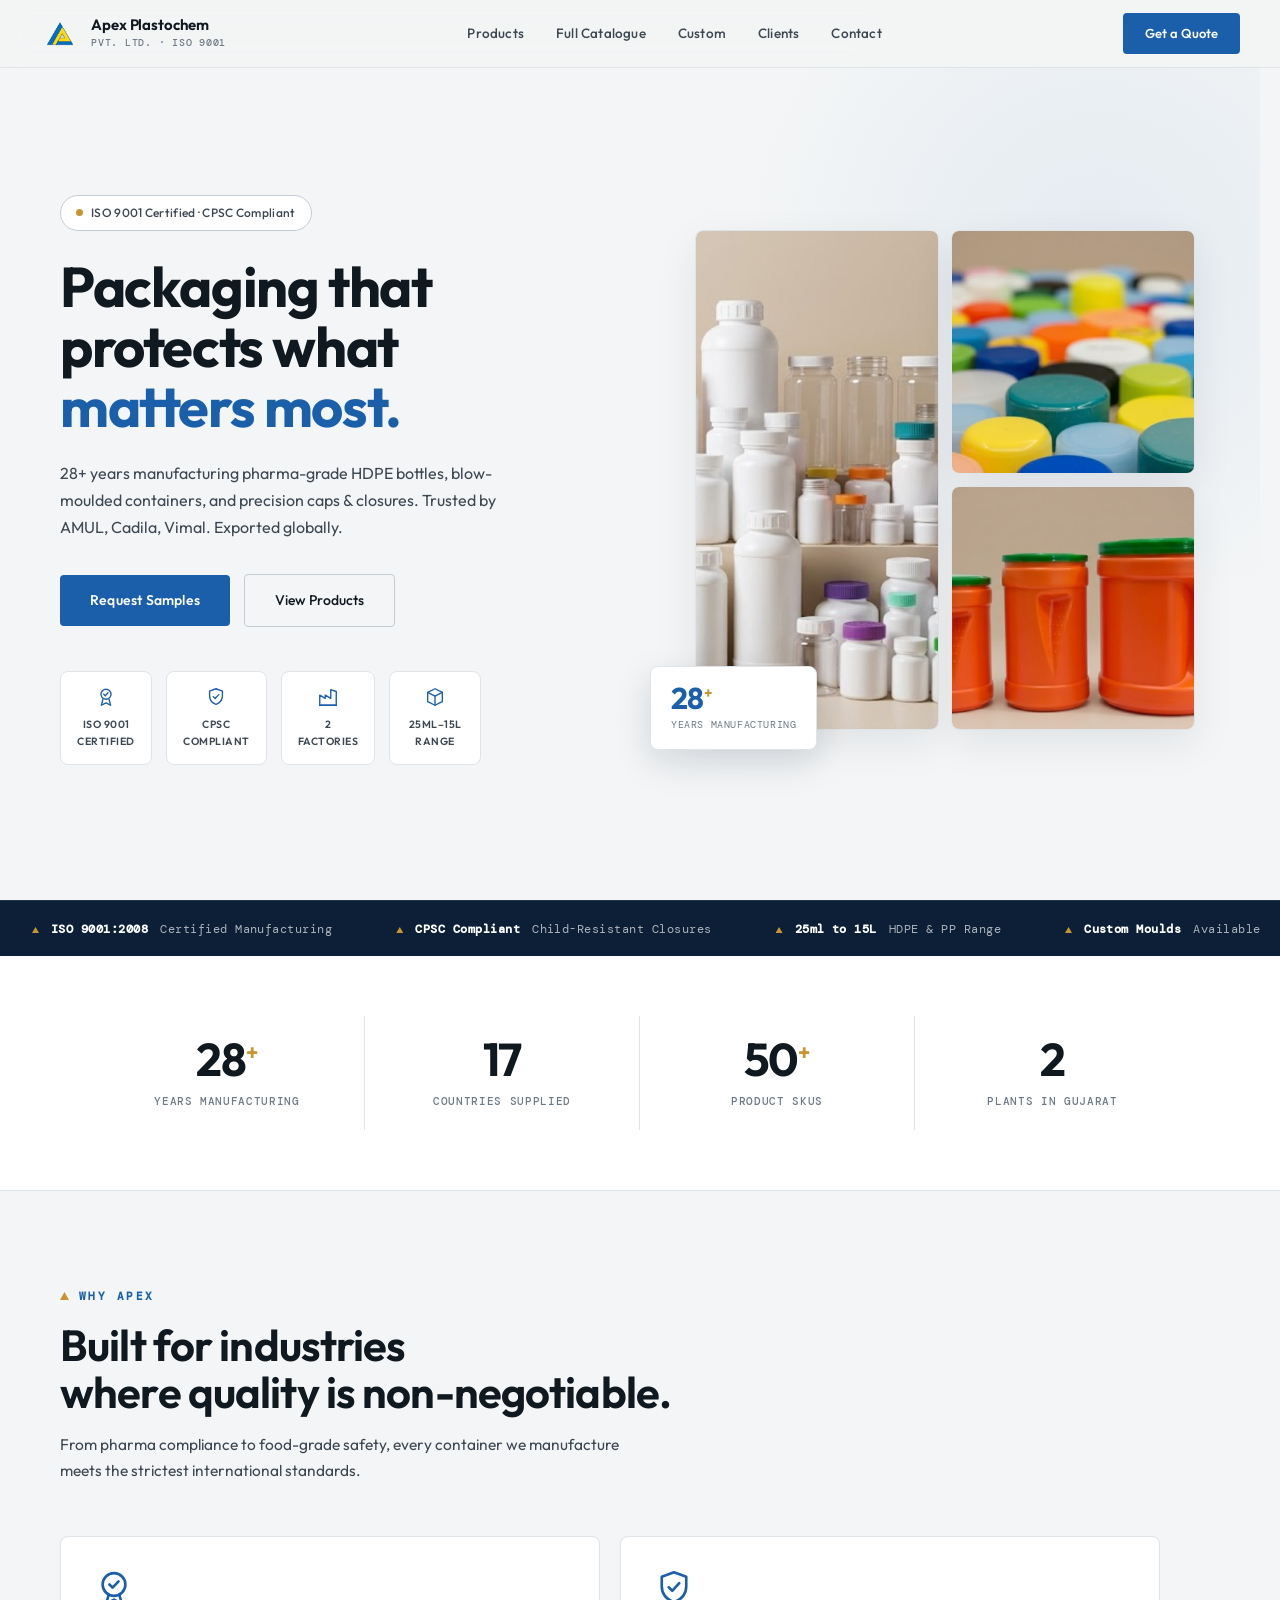
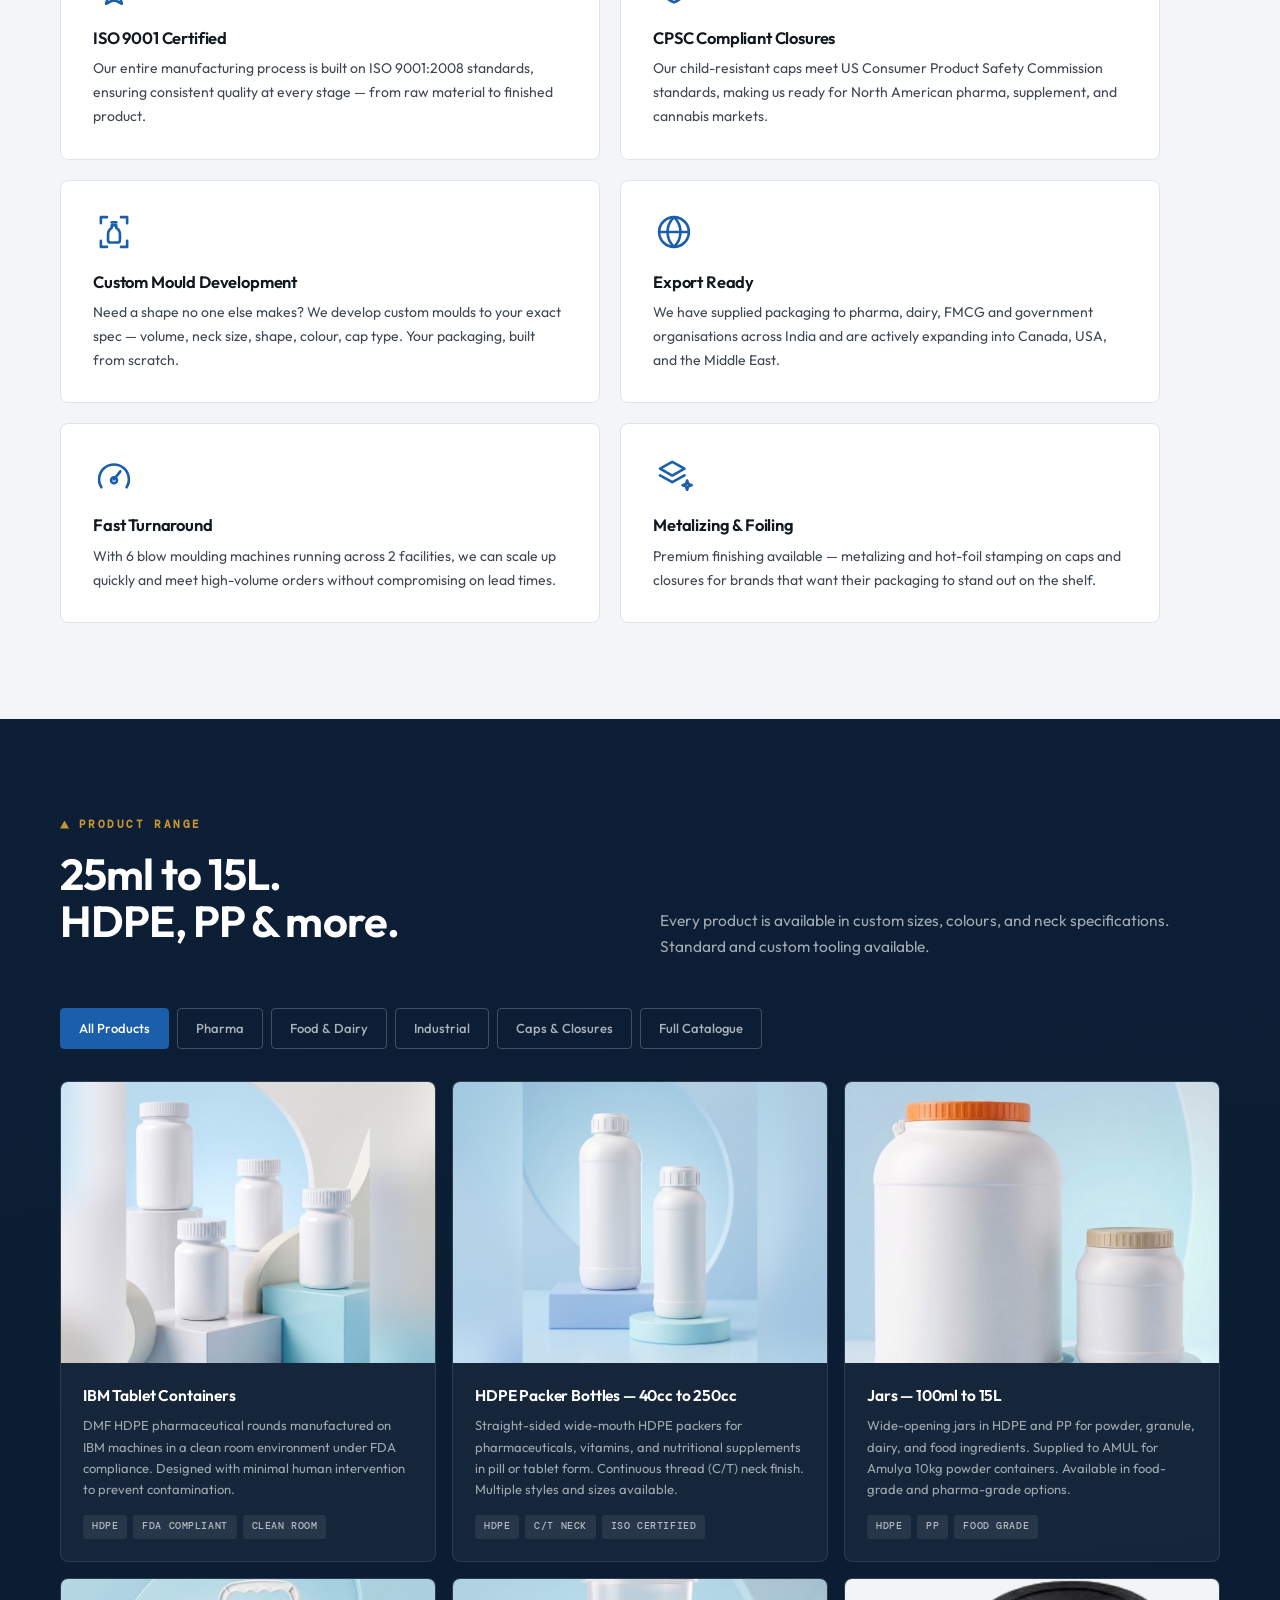
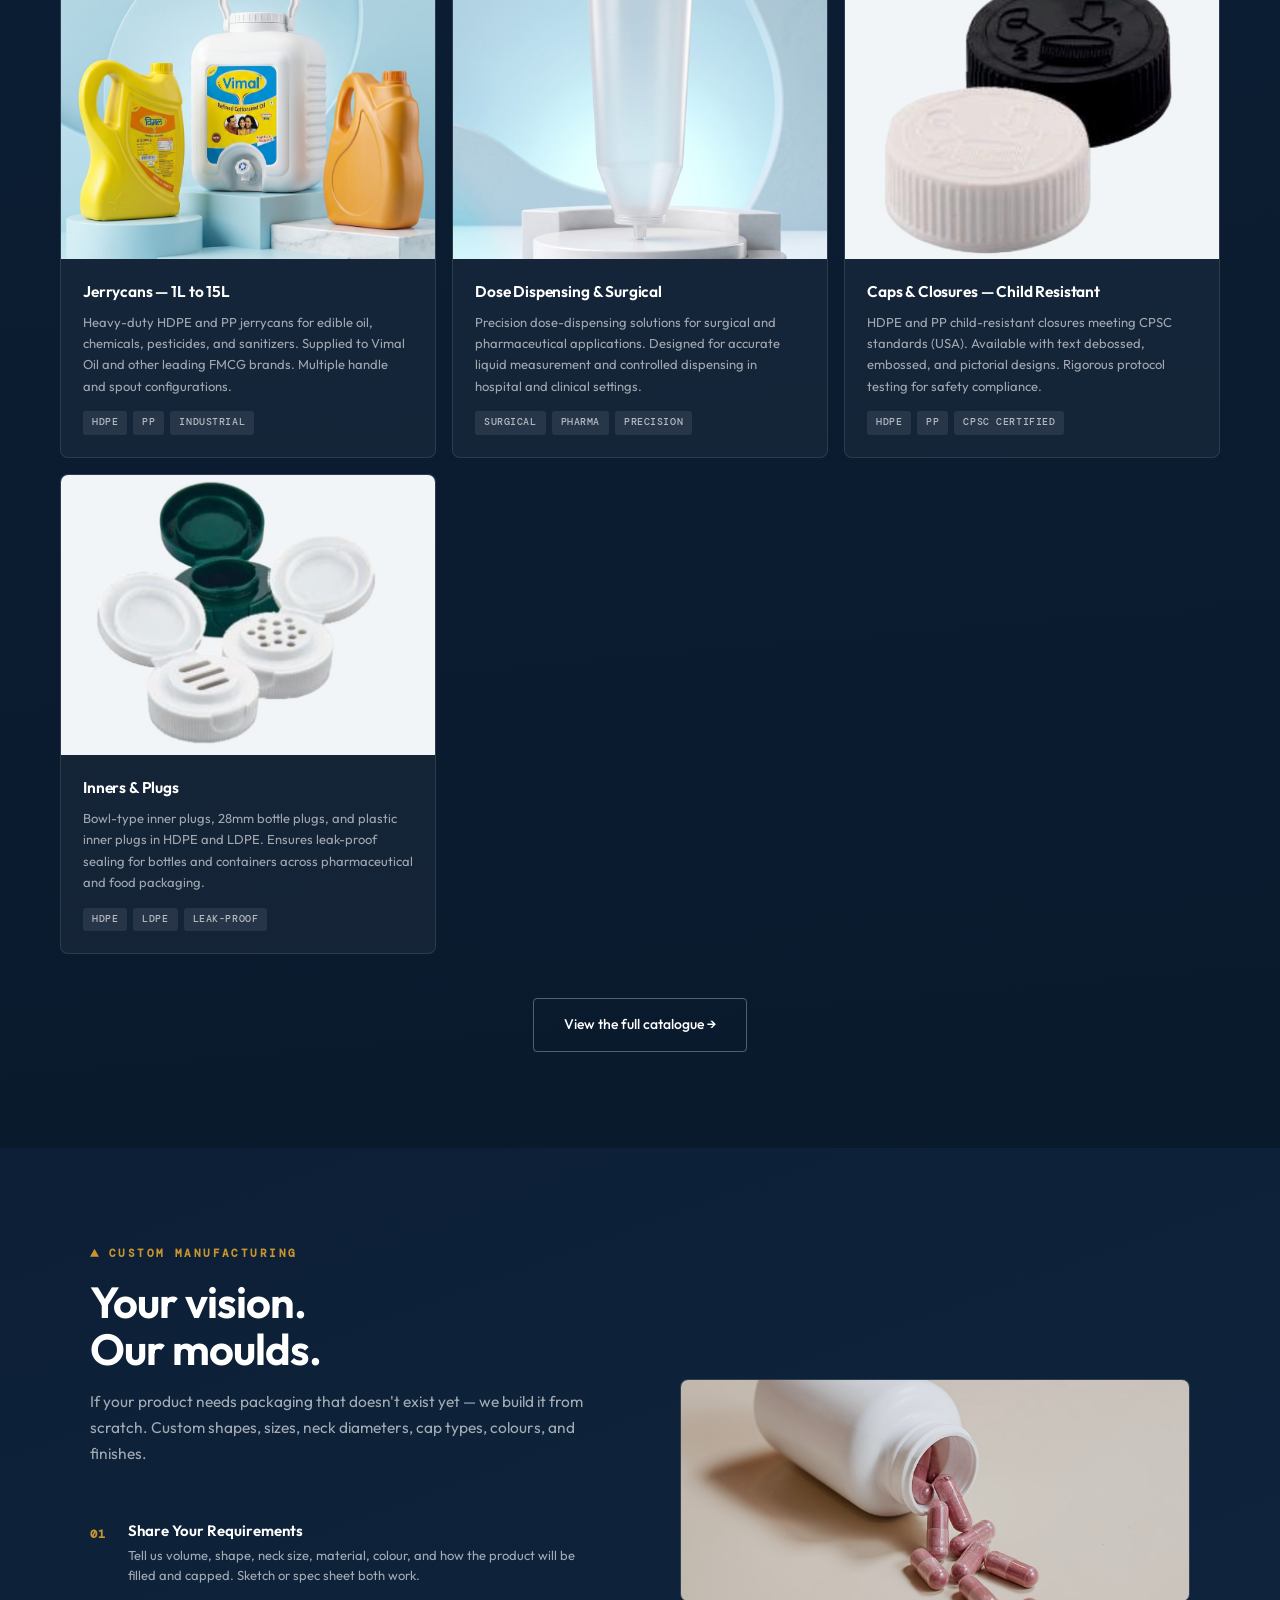
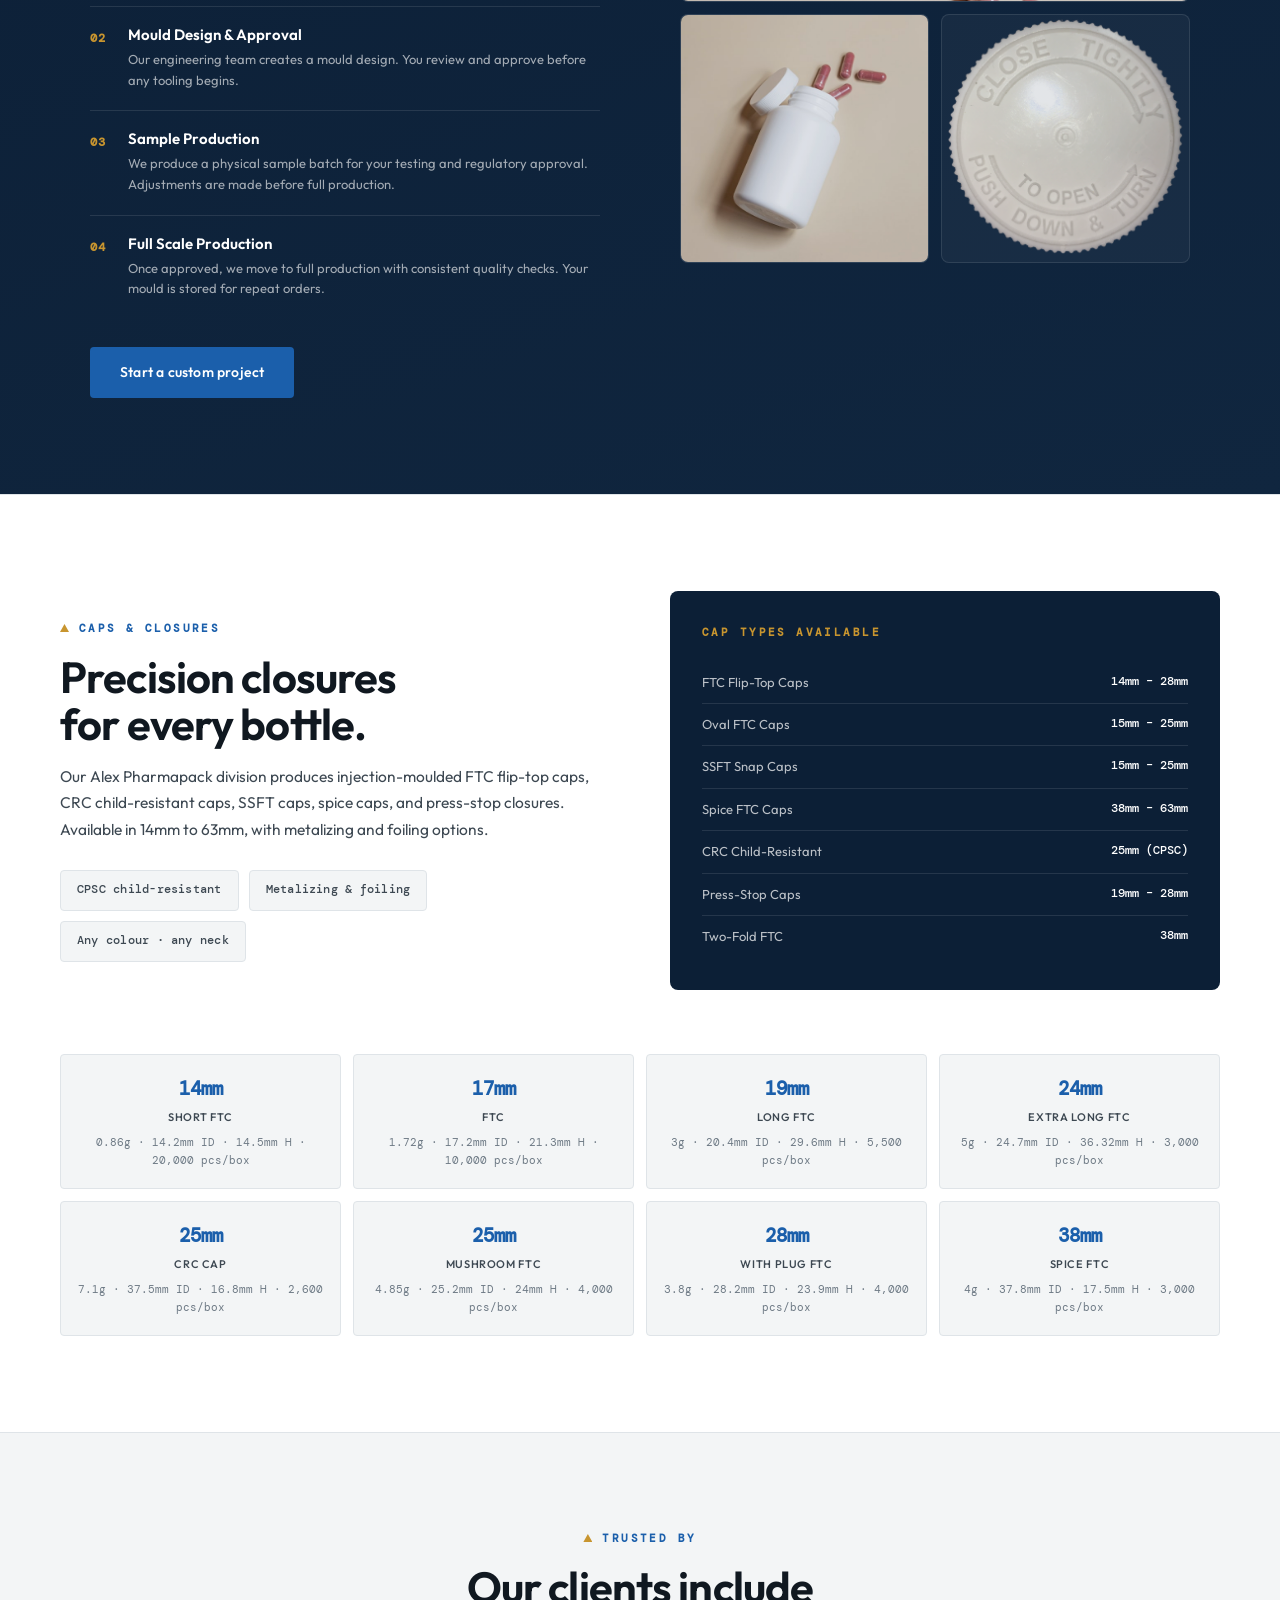
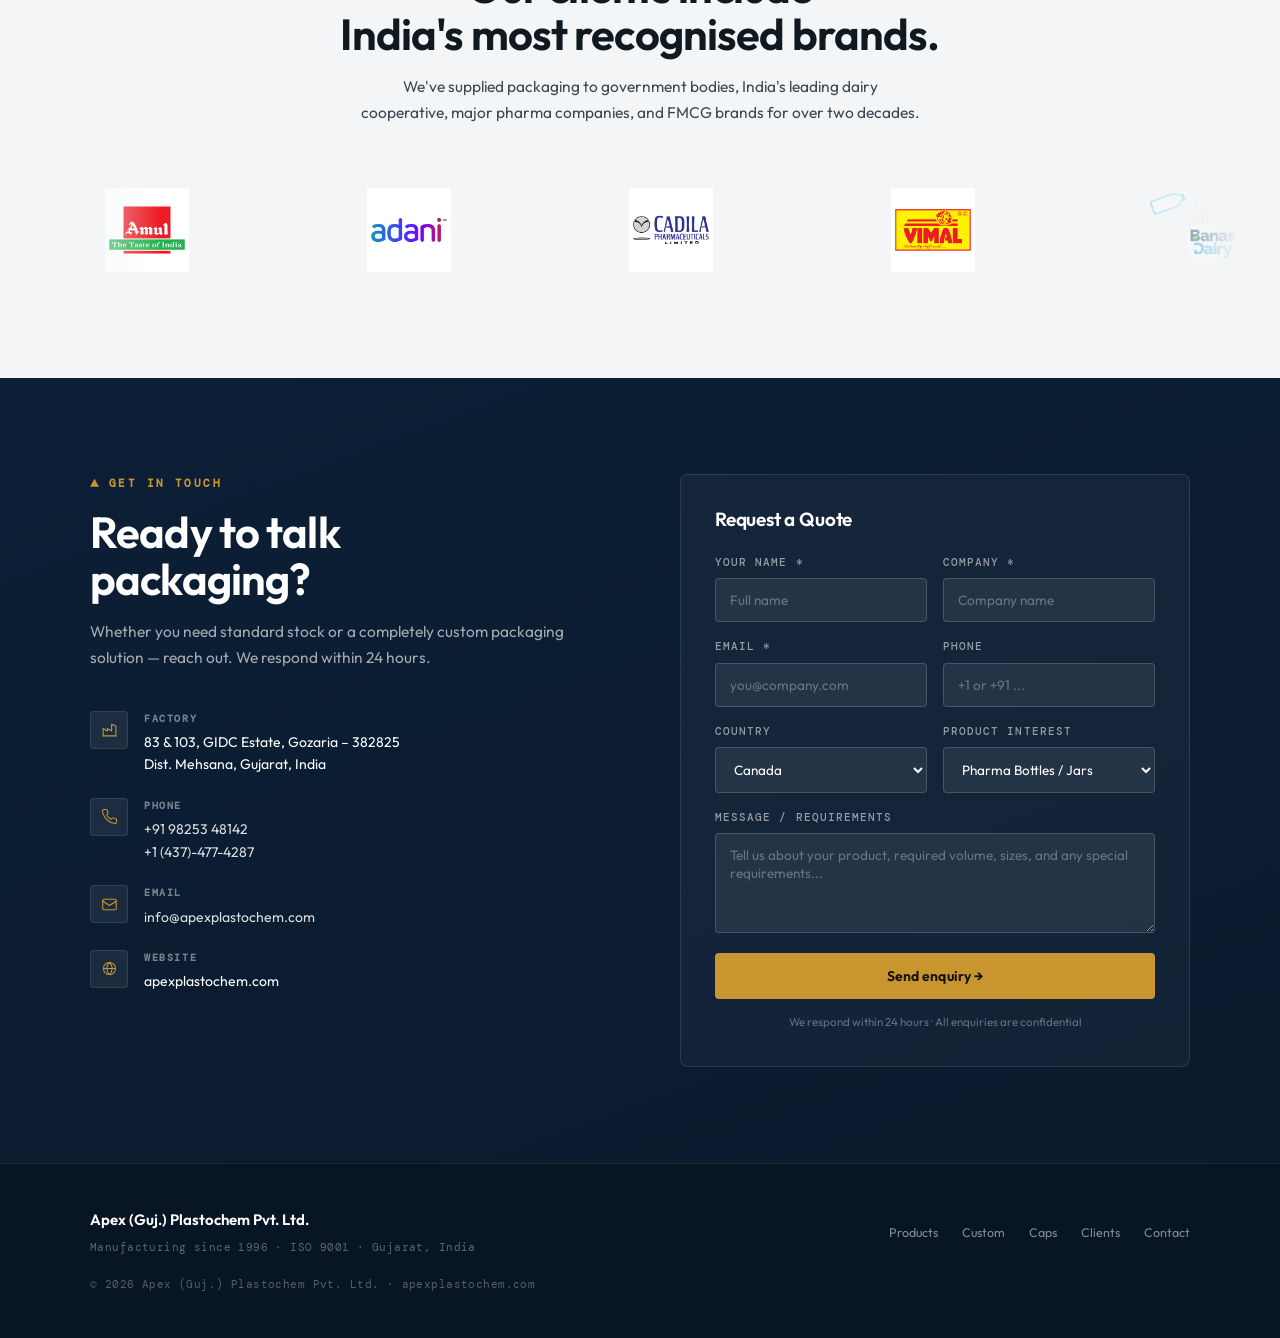
==== commit d008f840: "changes images and product catalouge" ====
--- a/index.html
+++ b/index.html
@@ -436,7 +436,7 @@
         <div class="product-card" data-cat="pharma">
           <div class="product-img">
             <img
-              src="images/ibm/ibm-bottle.jpg"
+              src="images/catalogue/ibm-tablet-containers.jpg"
               alt="IBM Tablet Containers HDPE"
             />
           </div>
@@ -458,7 +458,7 @@
         <!-- HDPE Packer Bottles -->
         <div class="product-card" data-cat="pharma">
           <div class="product-img">
-            <img src="images/bottles/bottle-1.jpg" alt="HDPE Packer Bottles" />
+            <img src="images/catalogue/packer-bottles.jpg" alt="HDPE Packer Bottles" />
           </div>
           <div class="product-body">
             <div class="product-name">HDPE Packer Bottles — 40cc to 250cc</div>
@@ -478,7 +478,7 @@
         <!-- Jars -->
         <div class="product-card" data-cat="food">
           <div class="product-img">
-            <img src="images/jars/jar-1.jpg" alt="HDPE PP Jars" />
+            <img src="images/catalogue/jars-large.jpg" alt="HDPE PP Jars" />
           </div>
           <div class="product-body">
             <div class="product-name">Jars — 100ml to 15L</div>
@@ -497,7 +497,7 @@
         <!-- Jerrycans -->
         <div class="product-card" data-cat="industrial">
           <div class="product-img">
-            <img src="images/jerrycans/jerrycan-1.jpg" alt="HDPE Jerrycans" />
+            <img src="images/catalogue/jerrycans-vimal.jpg" alt="HDPE Jerrycans" />
           </div>
           <div class="product-body">
             <div class="product-name">Jerrycans — 1L to 15L</div>
@@ -517,7 +517,7 @@
         <div class="product-card" data-cat="pharma">
           <div class="product-img">
             <img
-              src="images/dose-dispensing/dose-1.jpg"
+              src="images/catalogue/dose-dispensing.jpg"
               alt="Dose Dispensing Surgical"
             />
           </div>
@@ -540,7 +540,7 @@
         <div class="product-card" data-cat="caps">
           <div class="product-img">
             <img
-              src="images/caps-closures/caps-1.jpg"
+              src="images/catalogue/caps-crc.jpg"
               alt="Child Resistant Closures"
             />
           </div>
@@ -564,7 +564,7 @@
         <div class="product-card" data-cat="caps">
           <div class="product-img">
             <img
-              src="images/inners-plugs/plug-1.jpg"
+              src="images/catalogue/inners-plugs.jpg"
               alt="Inner Plugs HDPE LDPE"
             />
           </div>
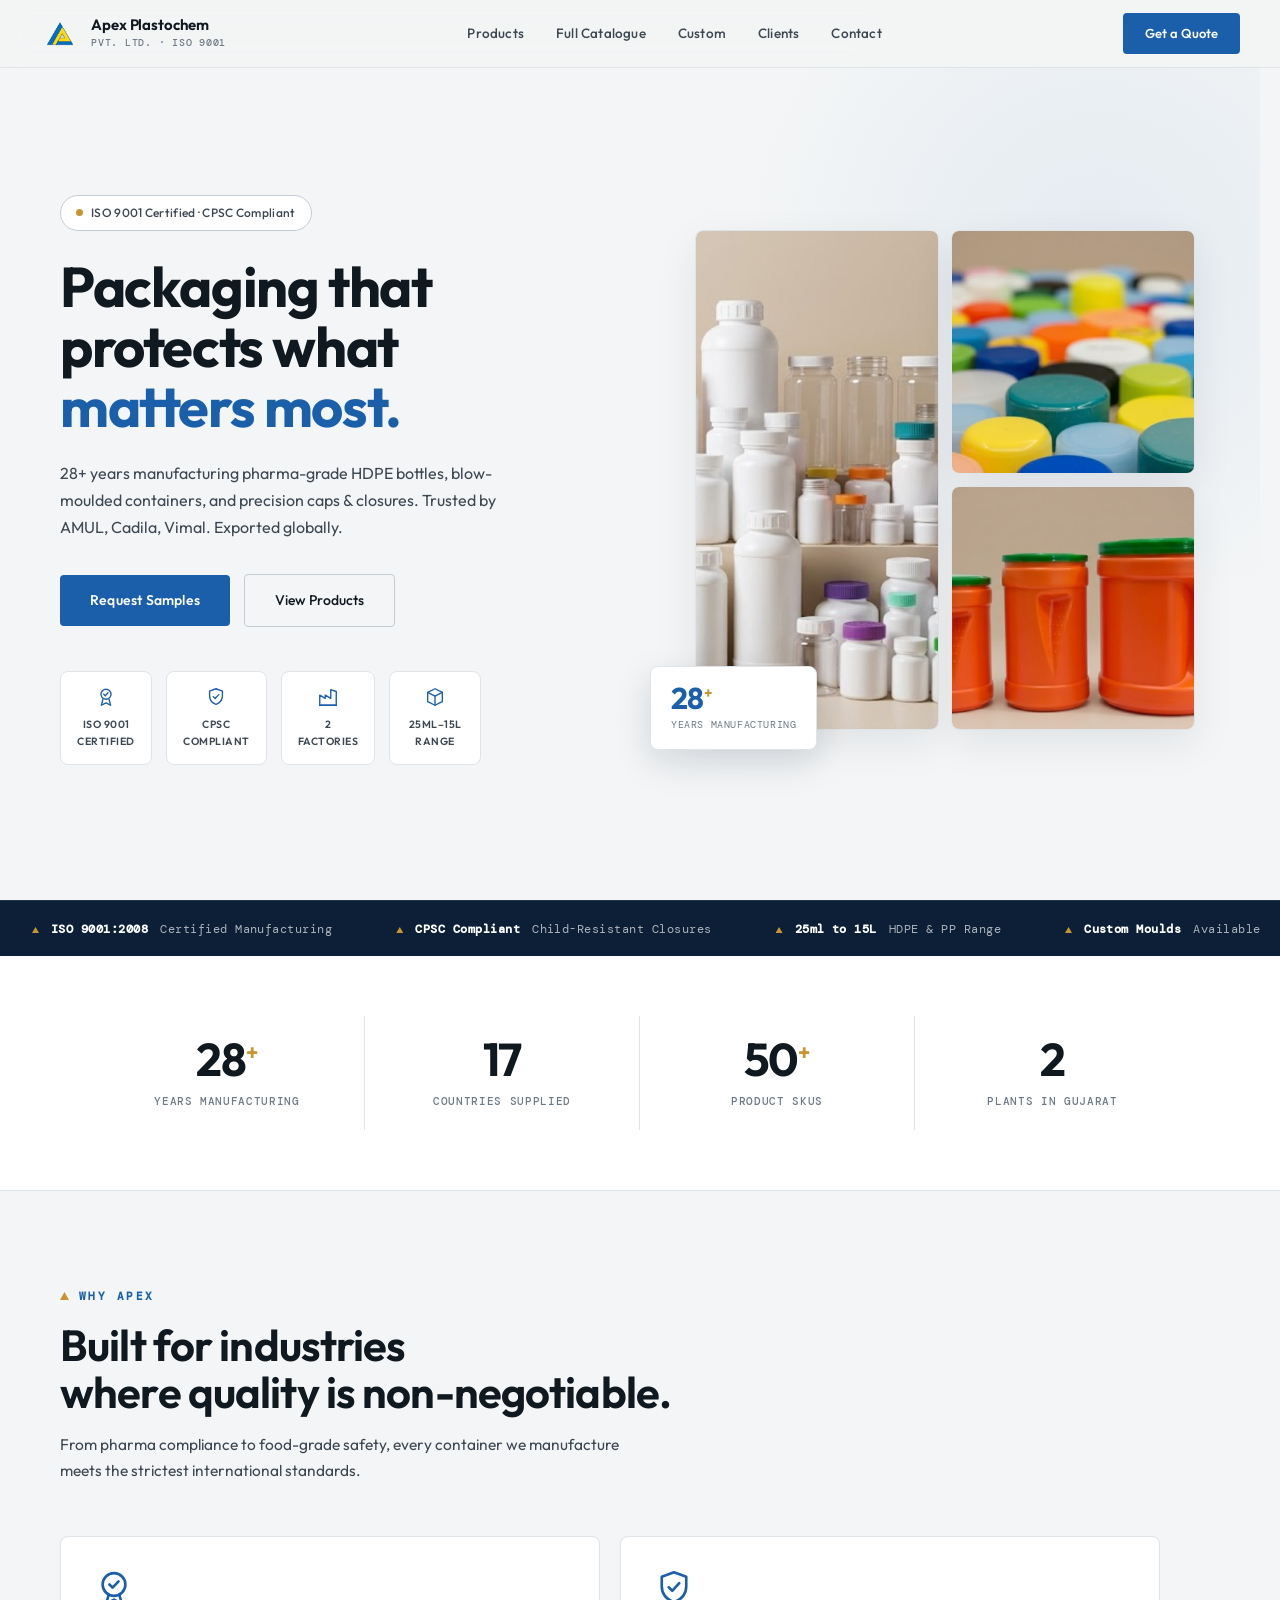
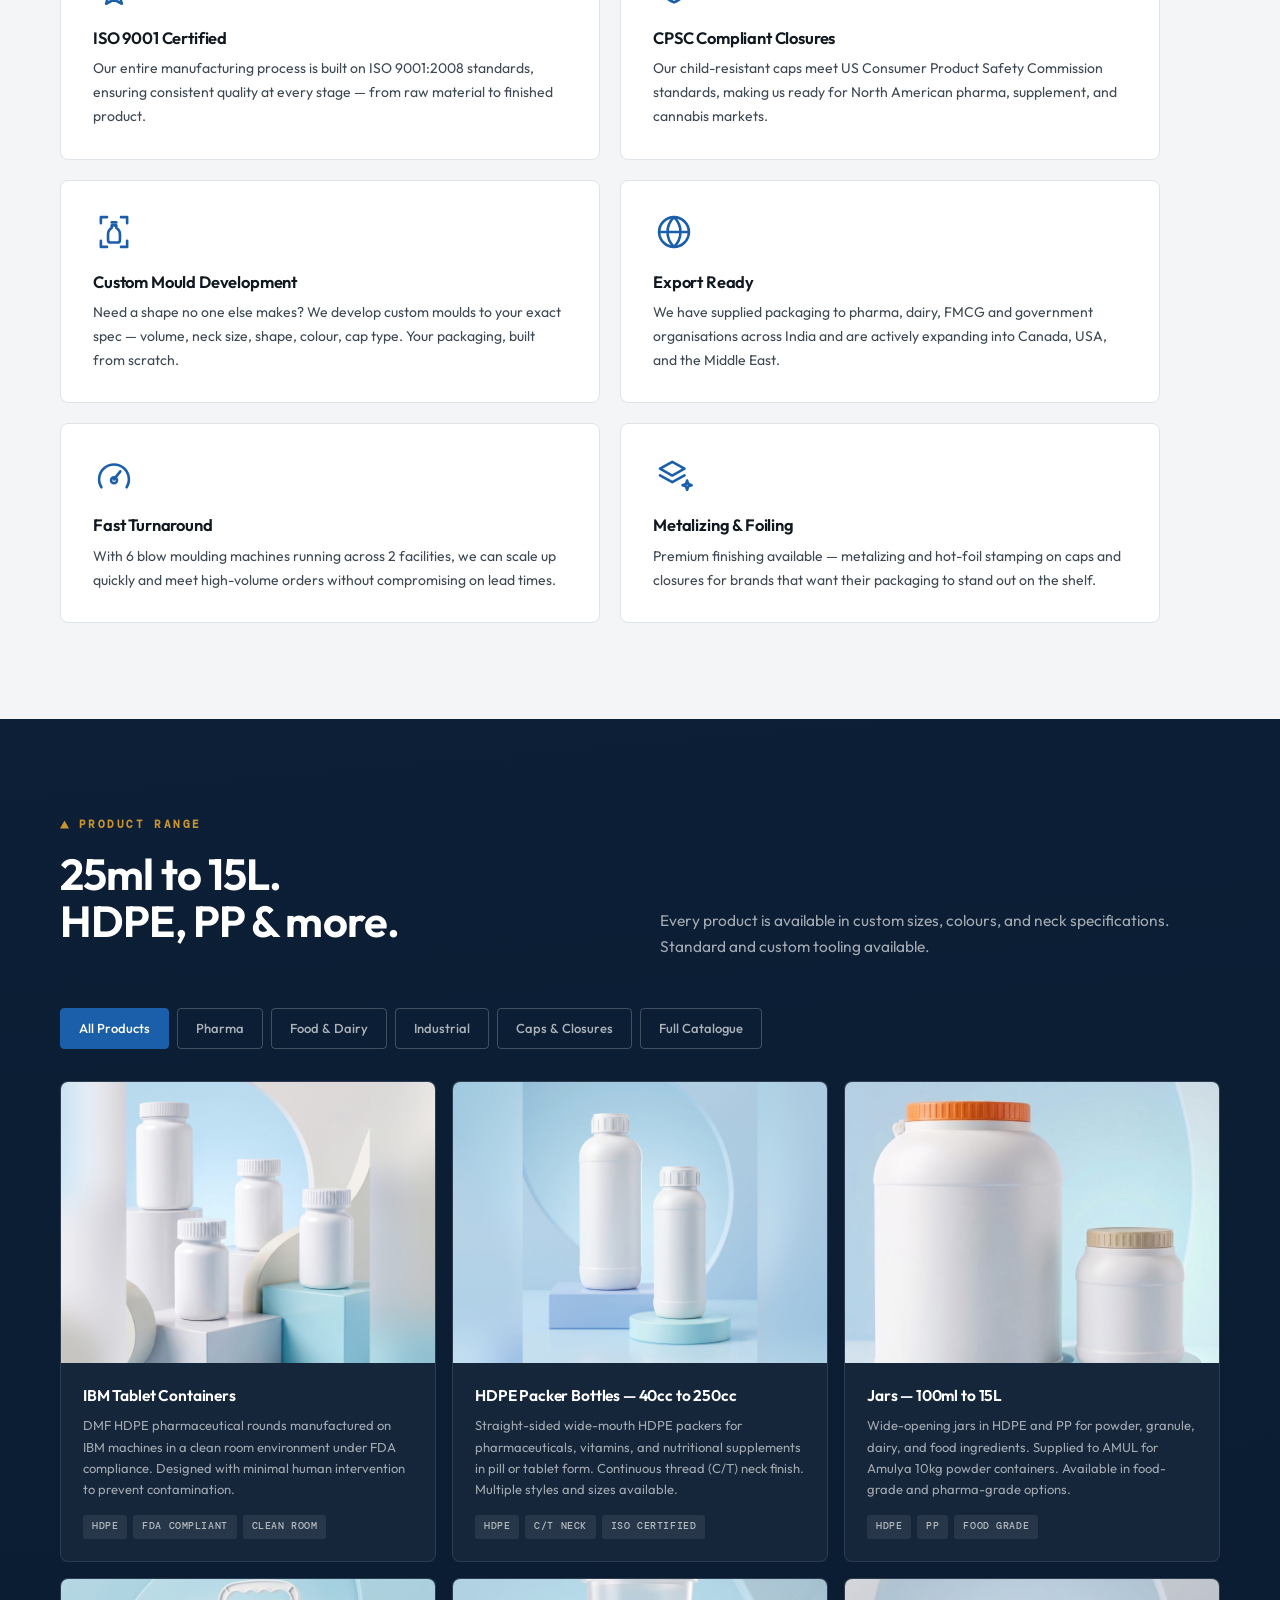
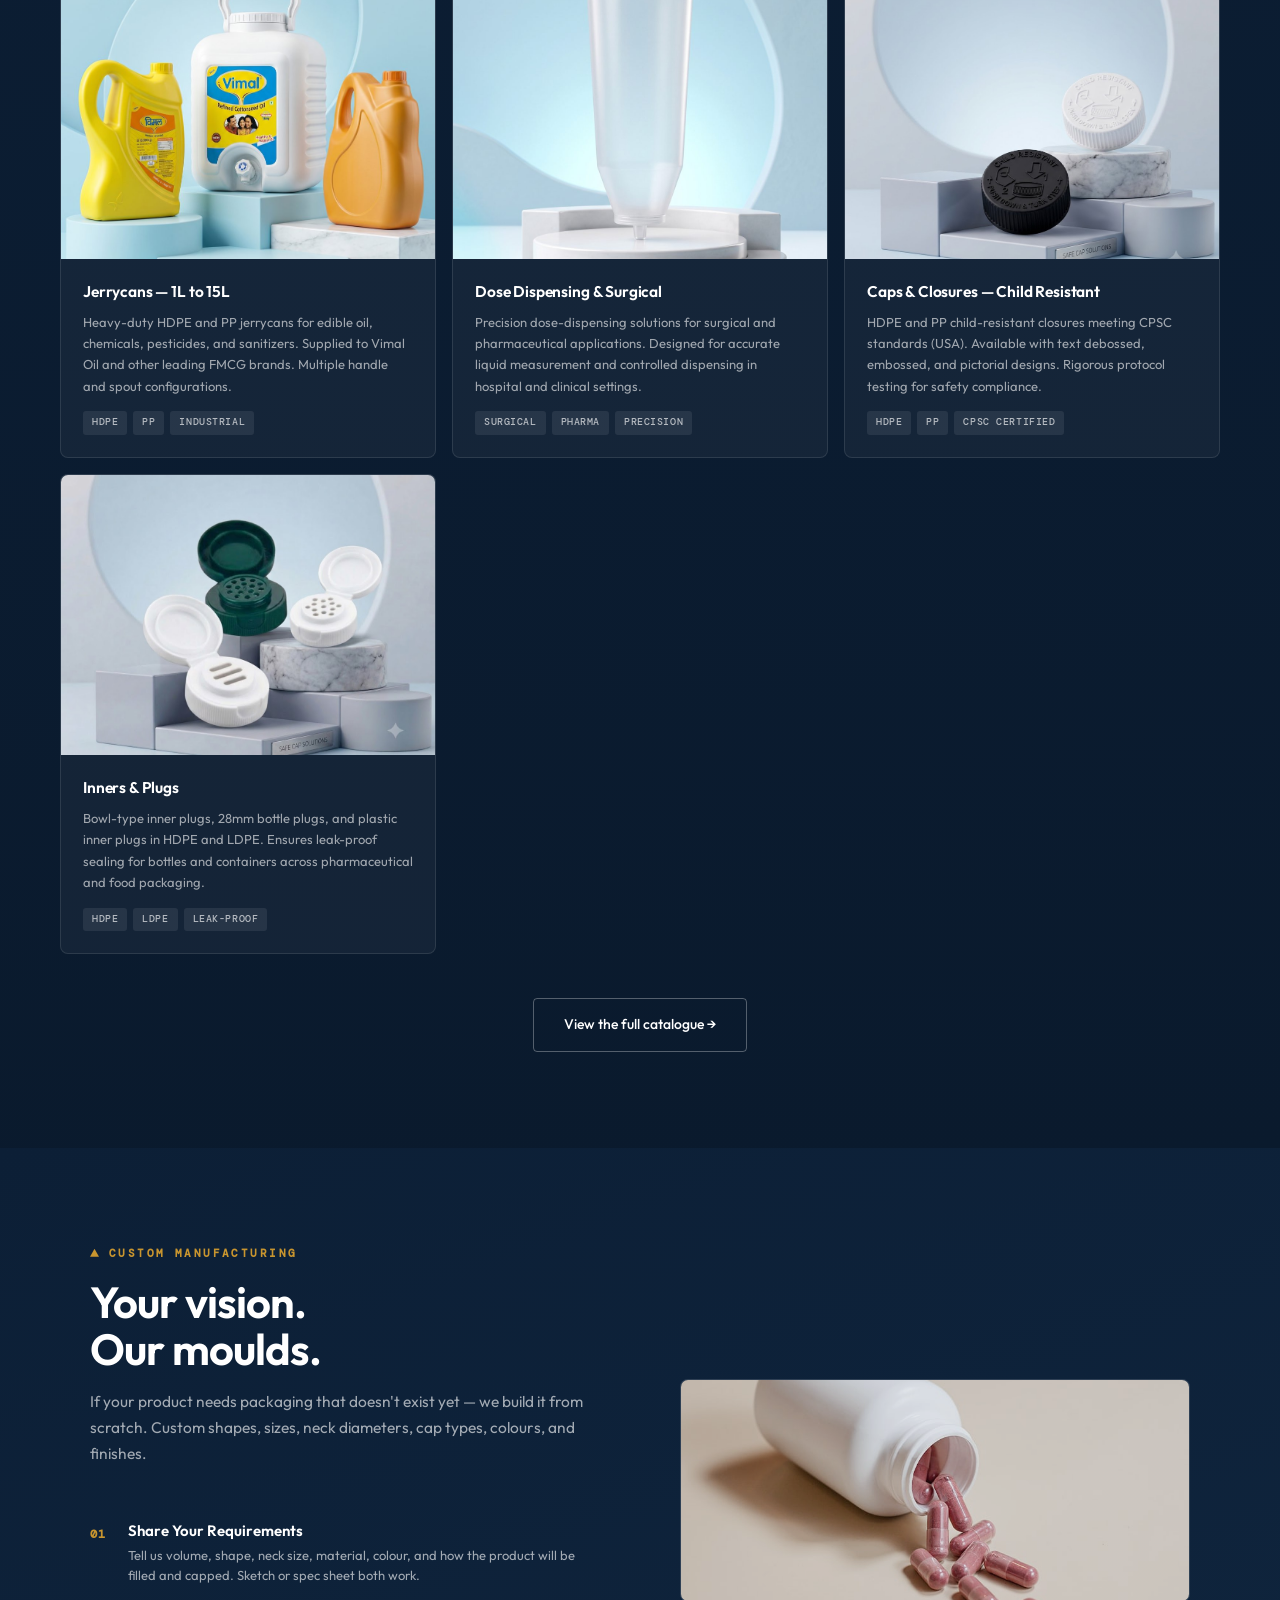
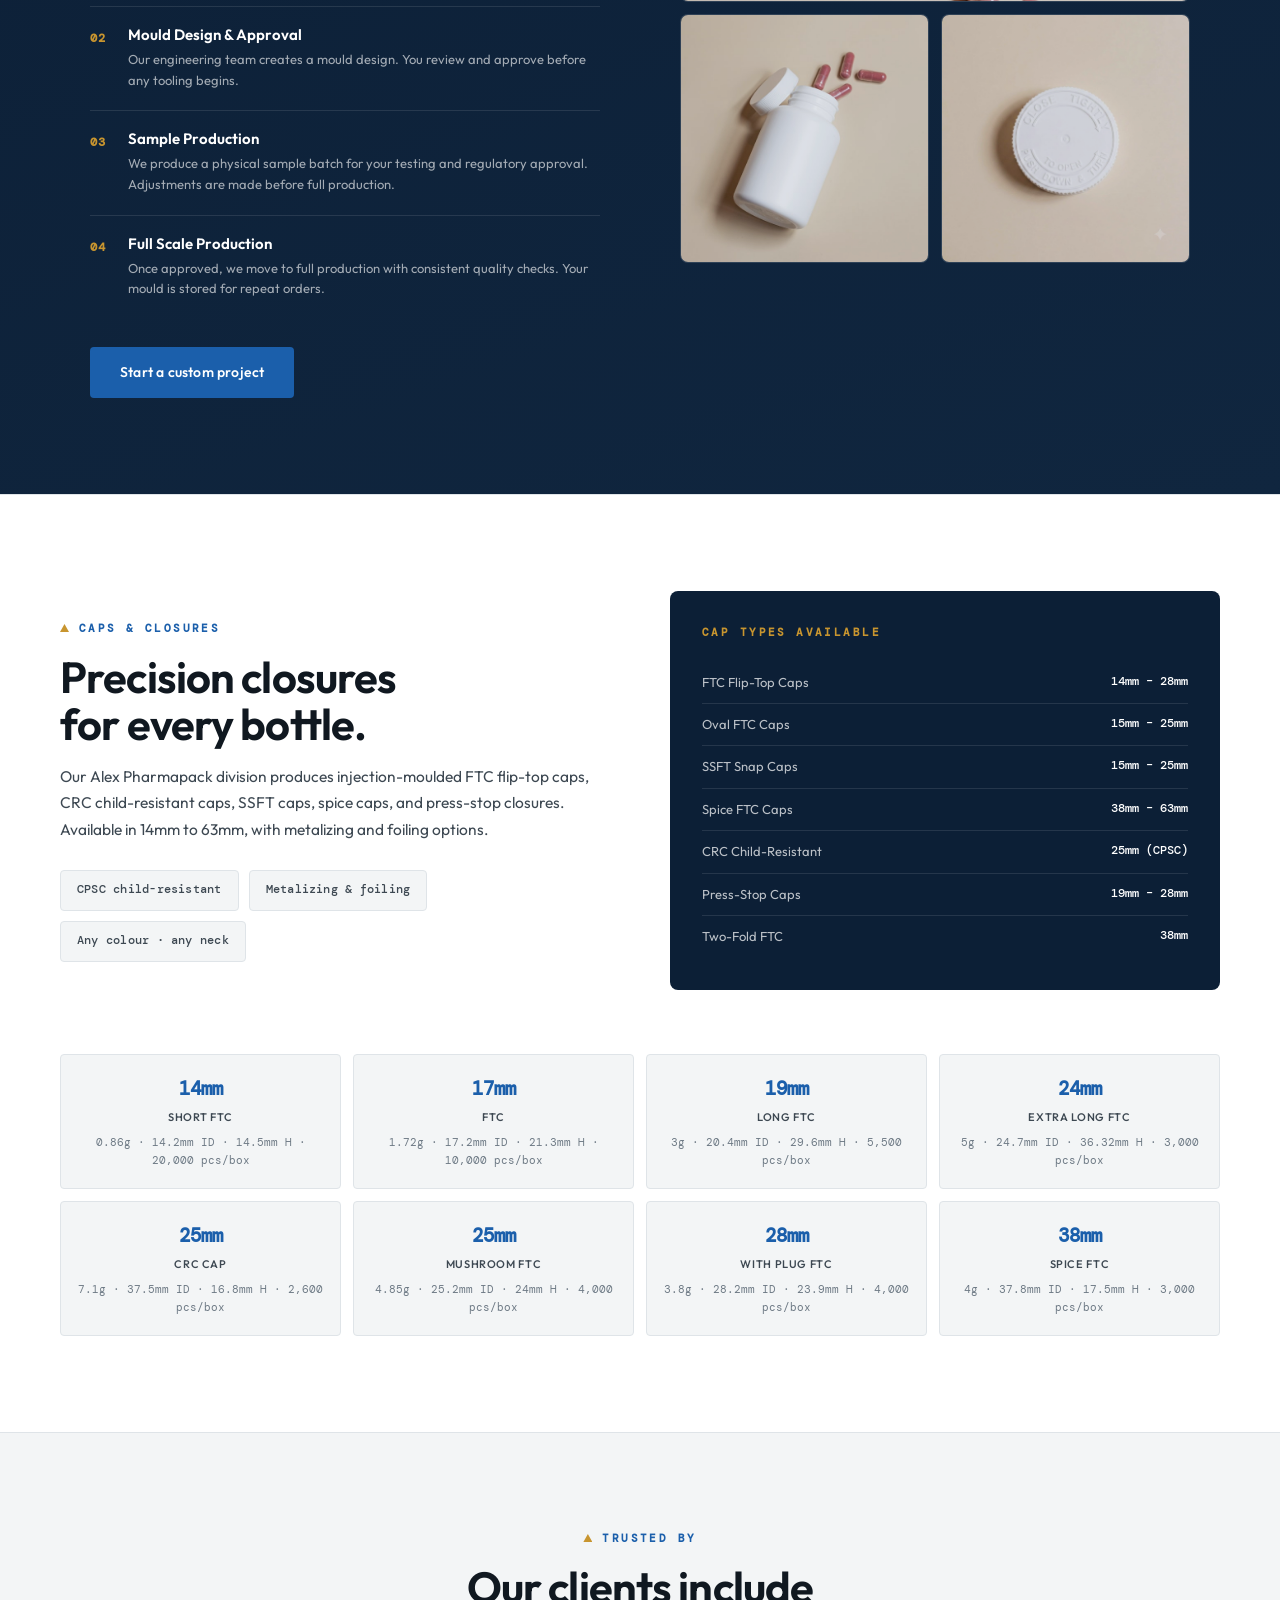
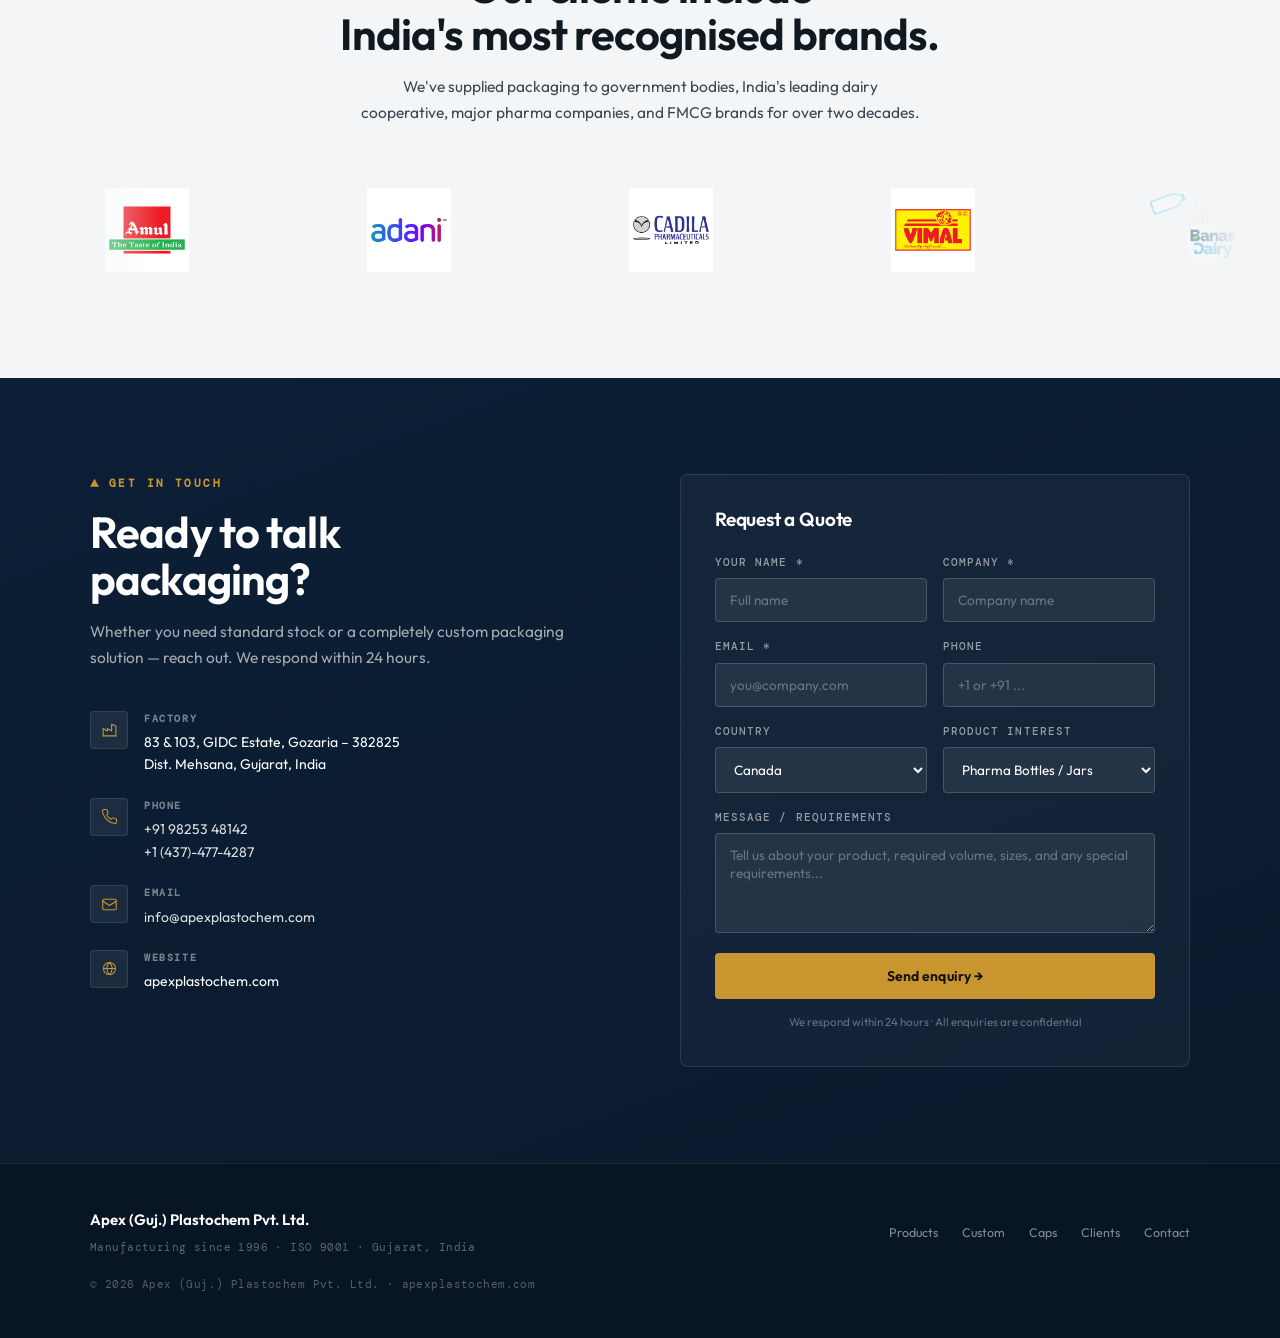
==== commit 8df8d5f2: "image3" ====
--- a/index.html
+++ b/index.html
@@ -458,7 +458,10 @@
         <!-- HDPE Packer Bottles -->
         <div class="product-card" data-cat="pharma">
           <div class="product-img">
-            <img src="images/catalogue/packer-bottles.jpg" alt="HDPE Packer Bottles" />
+            <img
+              src="images/catalogue/packer-bottles.jpg"
+              alt="HDPE Packer Bottles"
+            />
           </div>
           <div class="product-body">
             <div class="product-name">HDPE Packer Bottles — 40cc to 250cc</div>
@@ -497,7 +500,10 @@
         <!-- Jerrycans -->
         <div class="product-card" data-cat="industrial">
           <div class="product-img">
-            <img src="images/catalogue/jerrycans-vimal.jpg" alt="HDPE Jerrycans" />
+            <img
+              src="images/catalogue/jerrycans-vimal.jpg"
+              alt="HDPE Jerrycans"
+            />
           </div>
           <div class="product-body">
             <div class="product-name">Jerrycans — 1L to 15L</div>
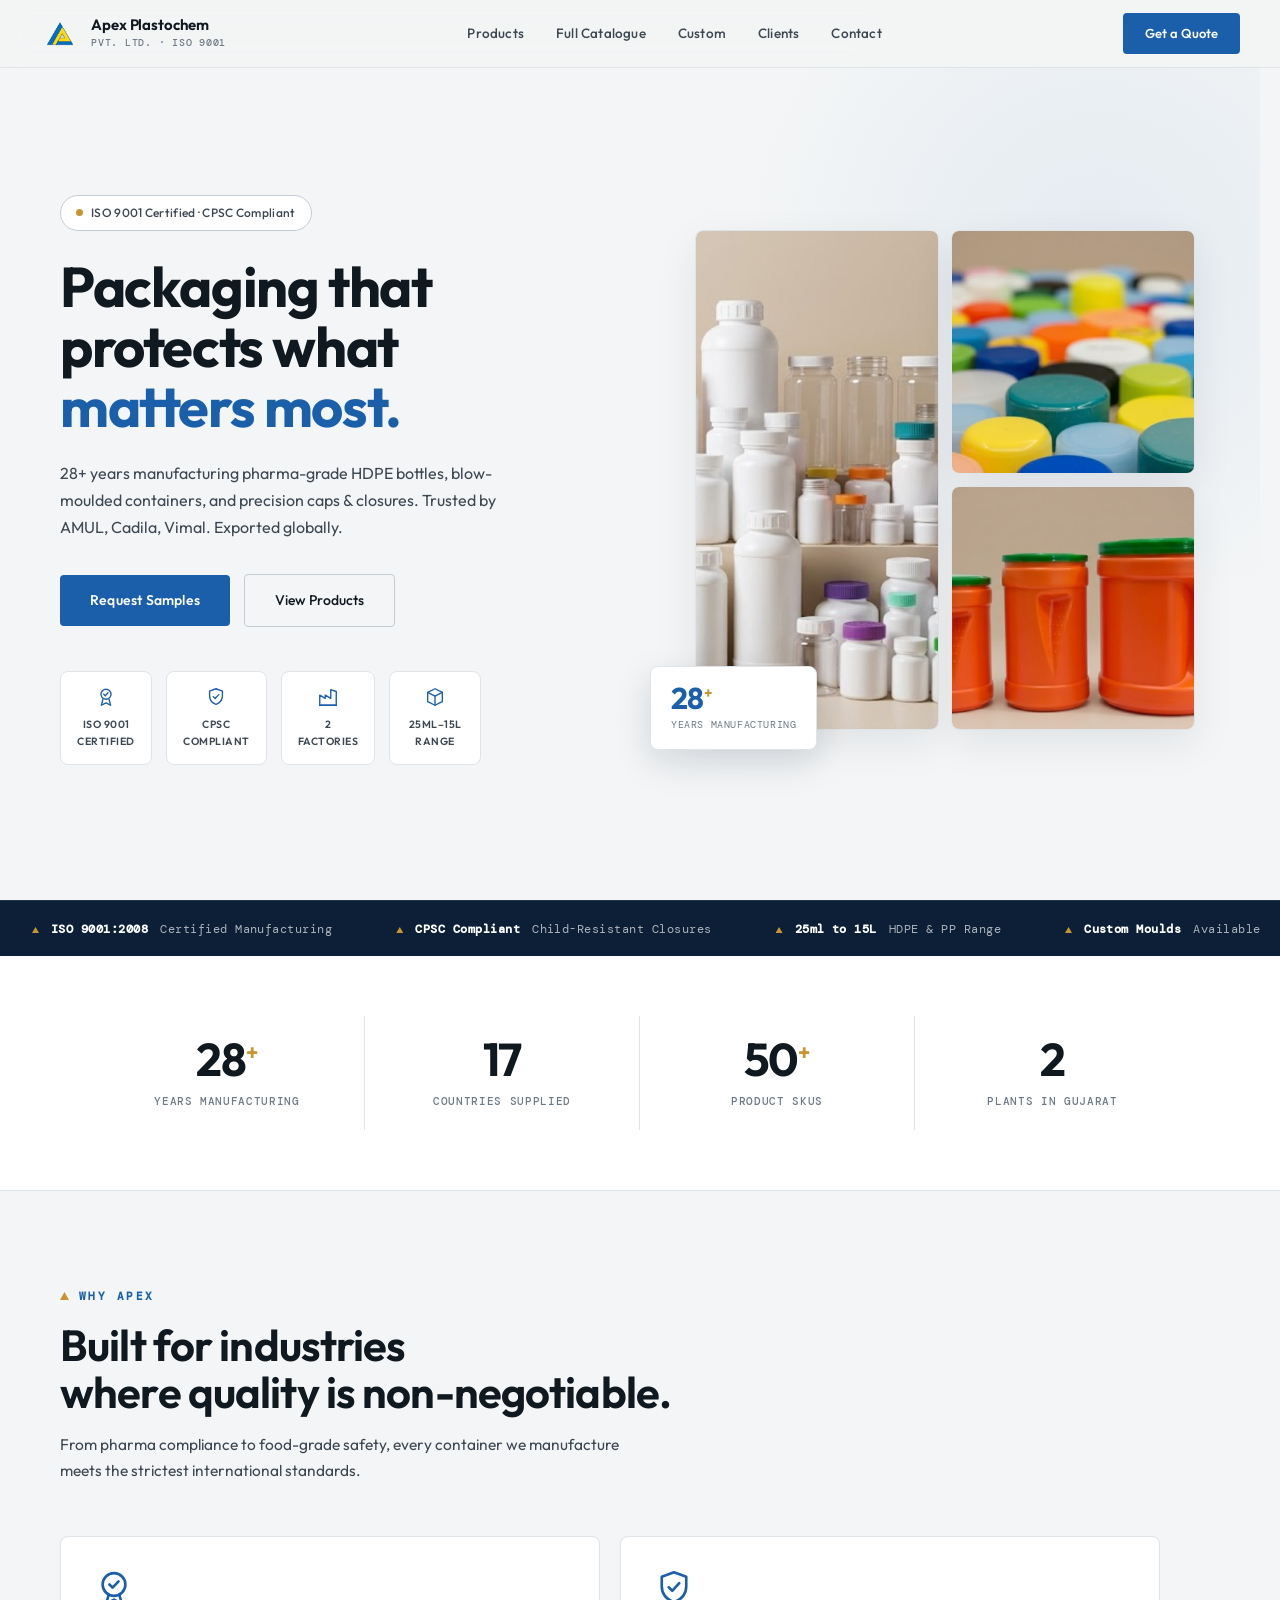
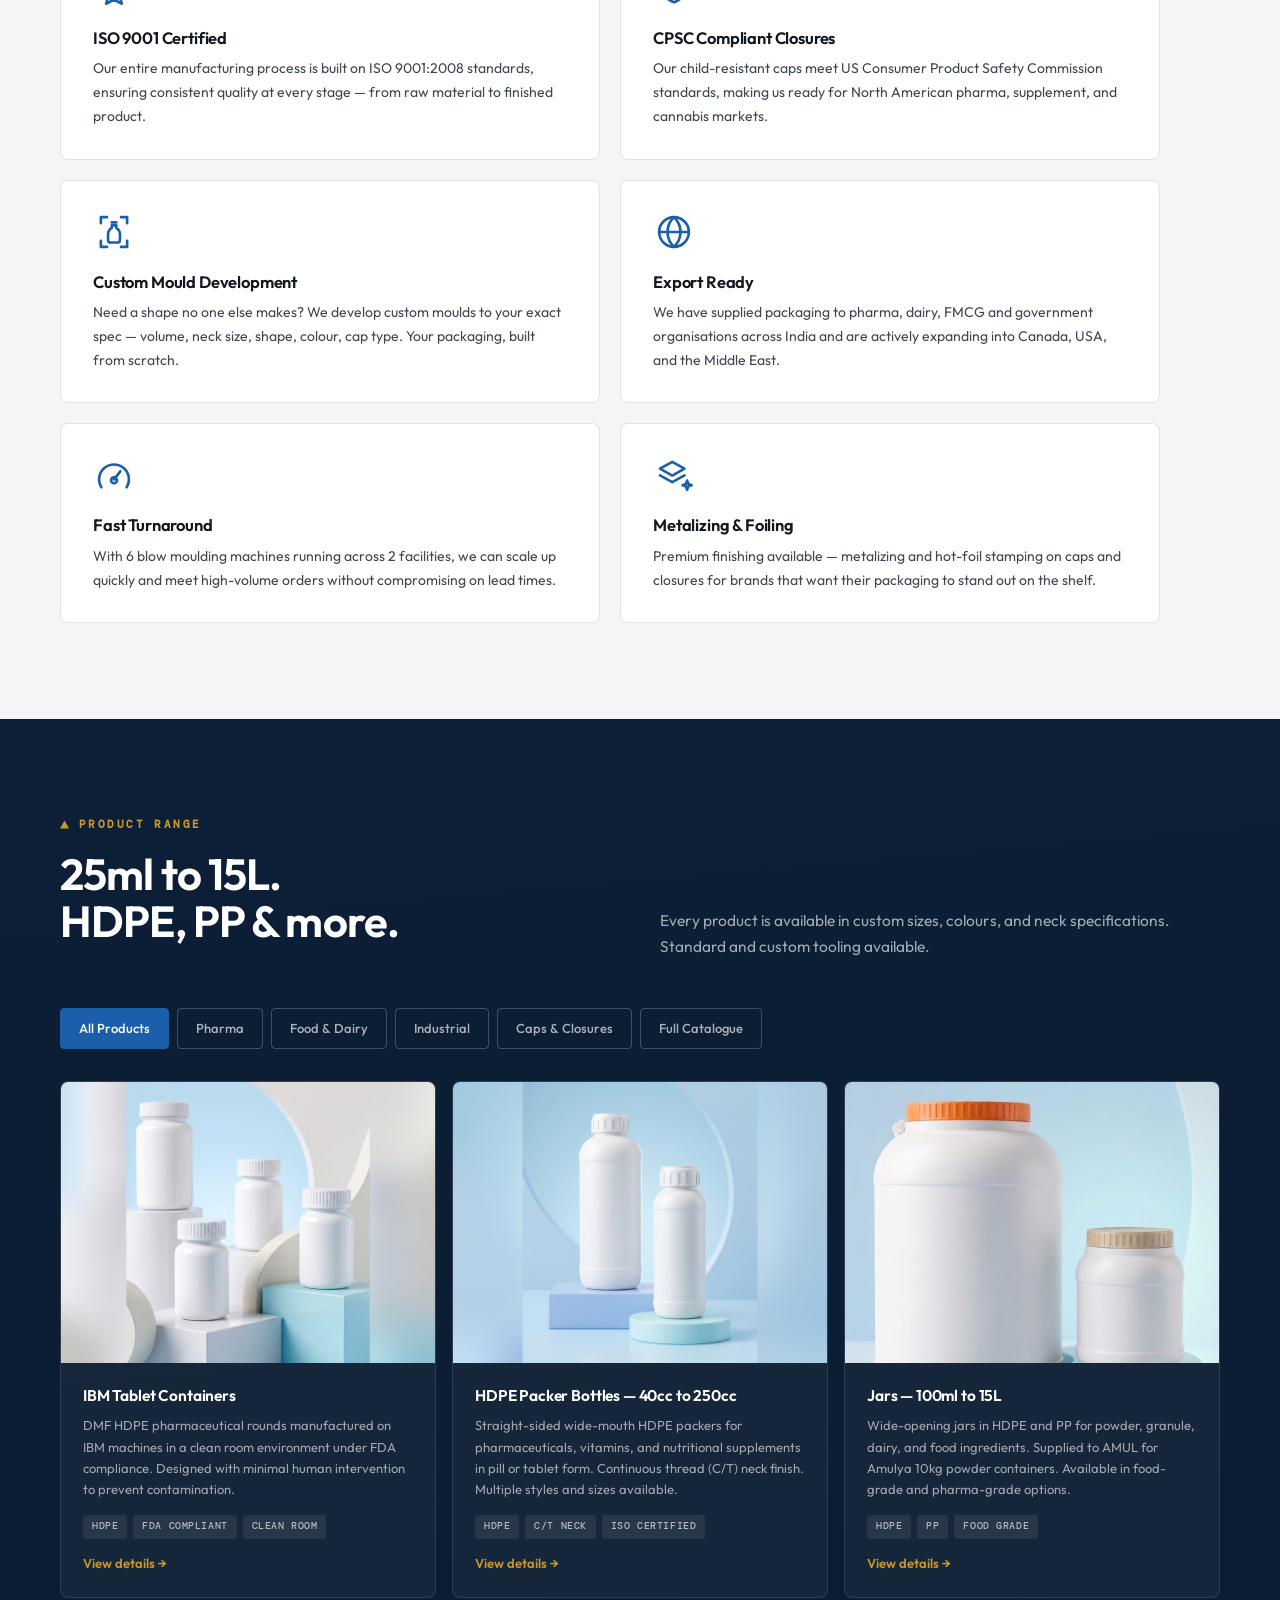
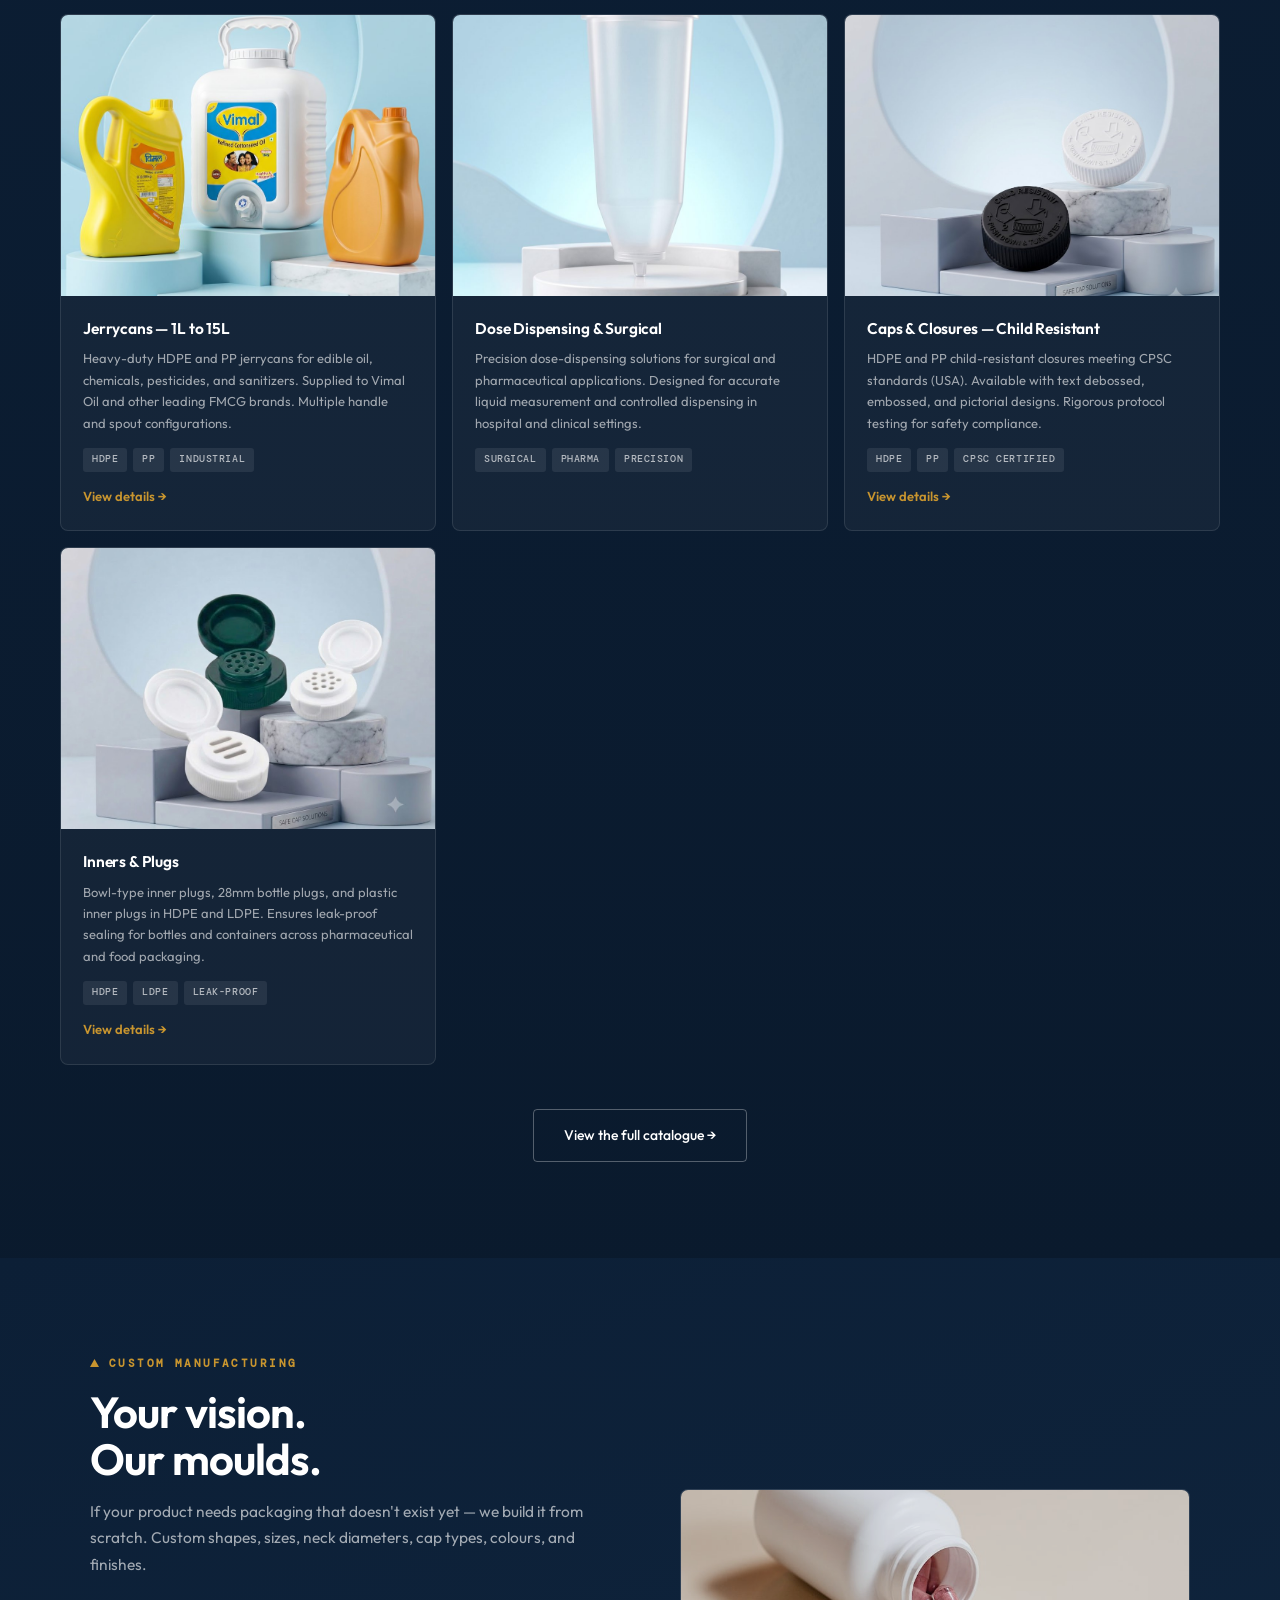
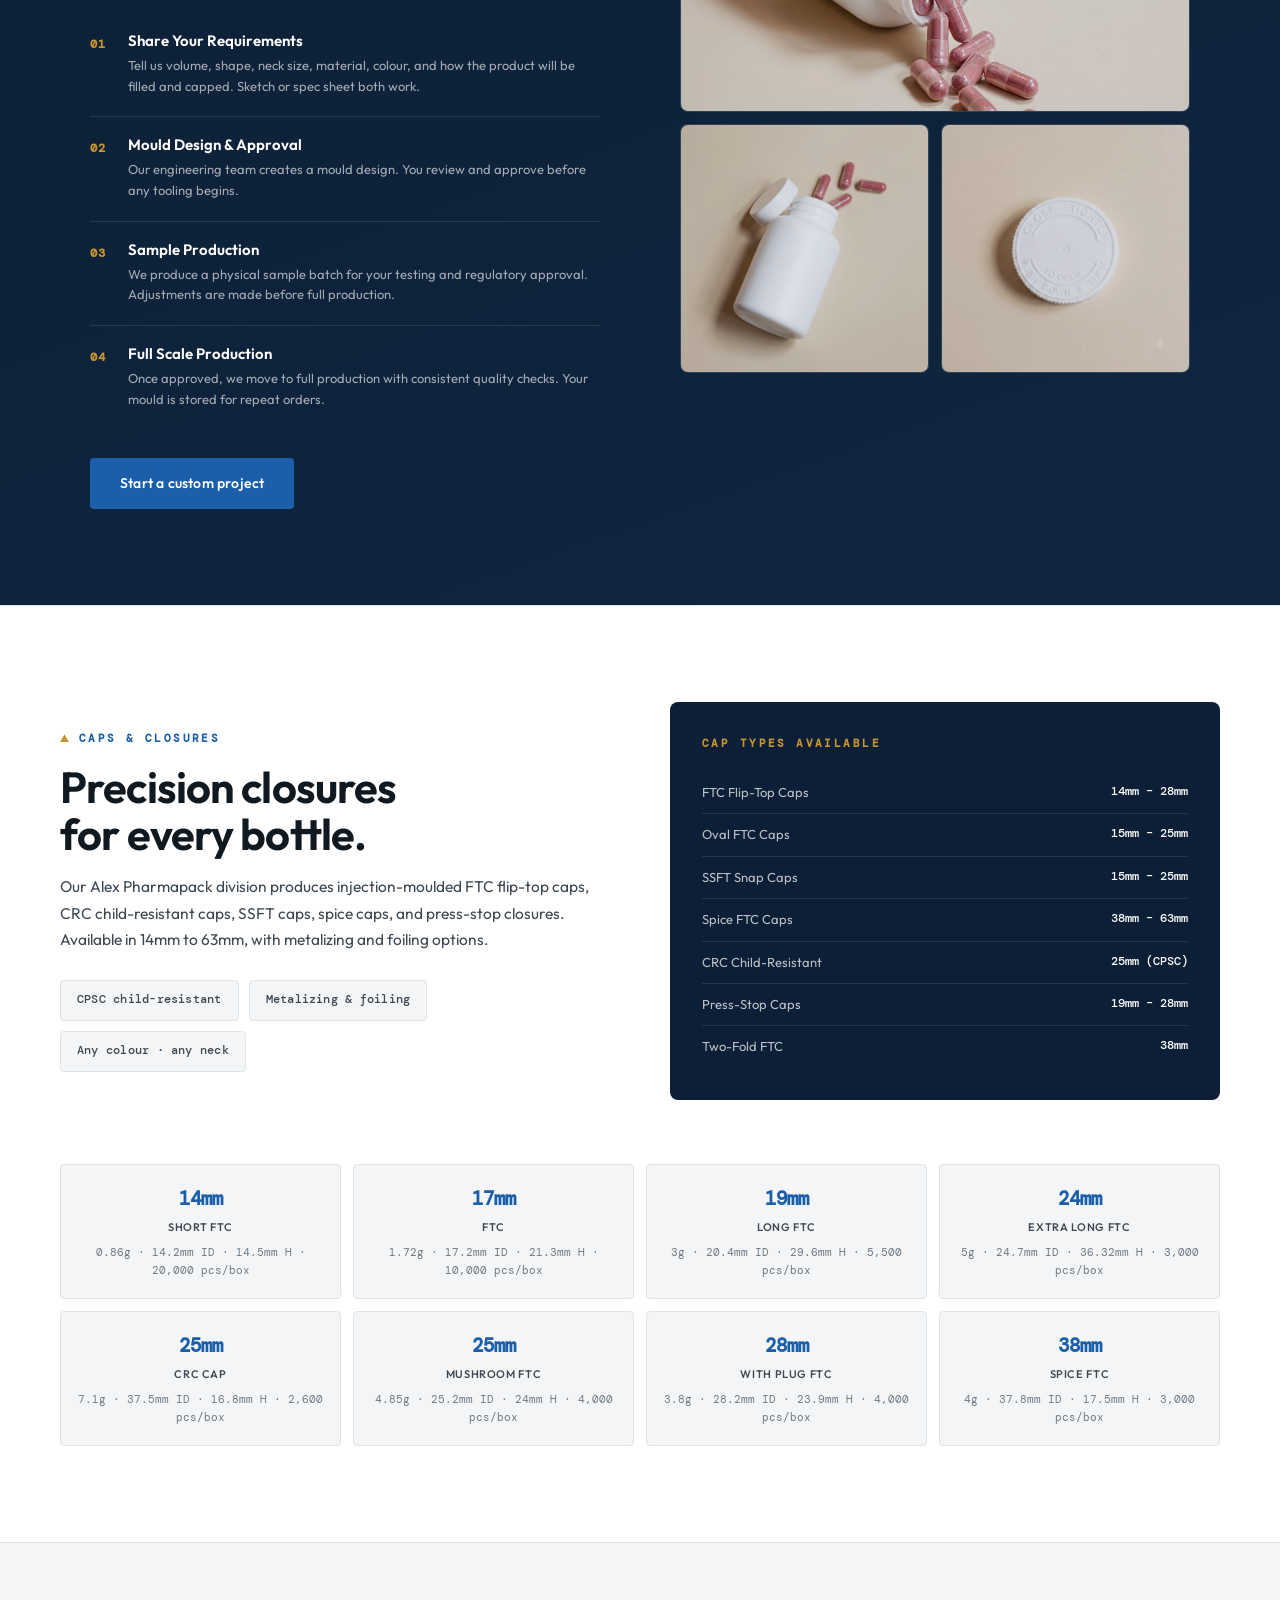
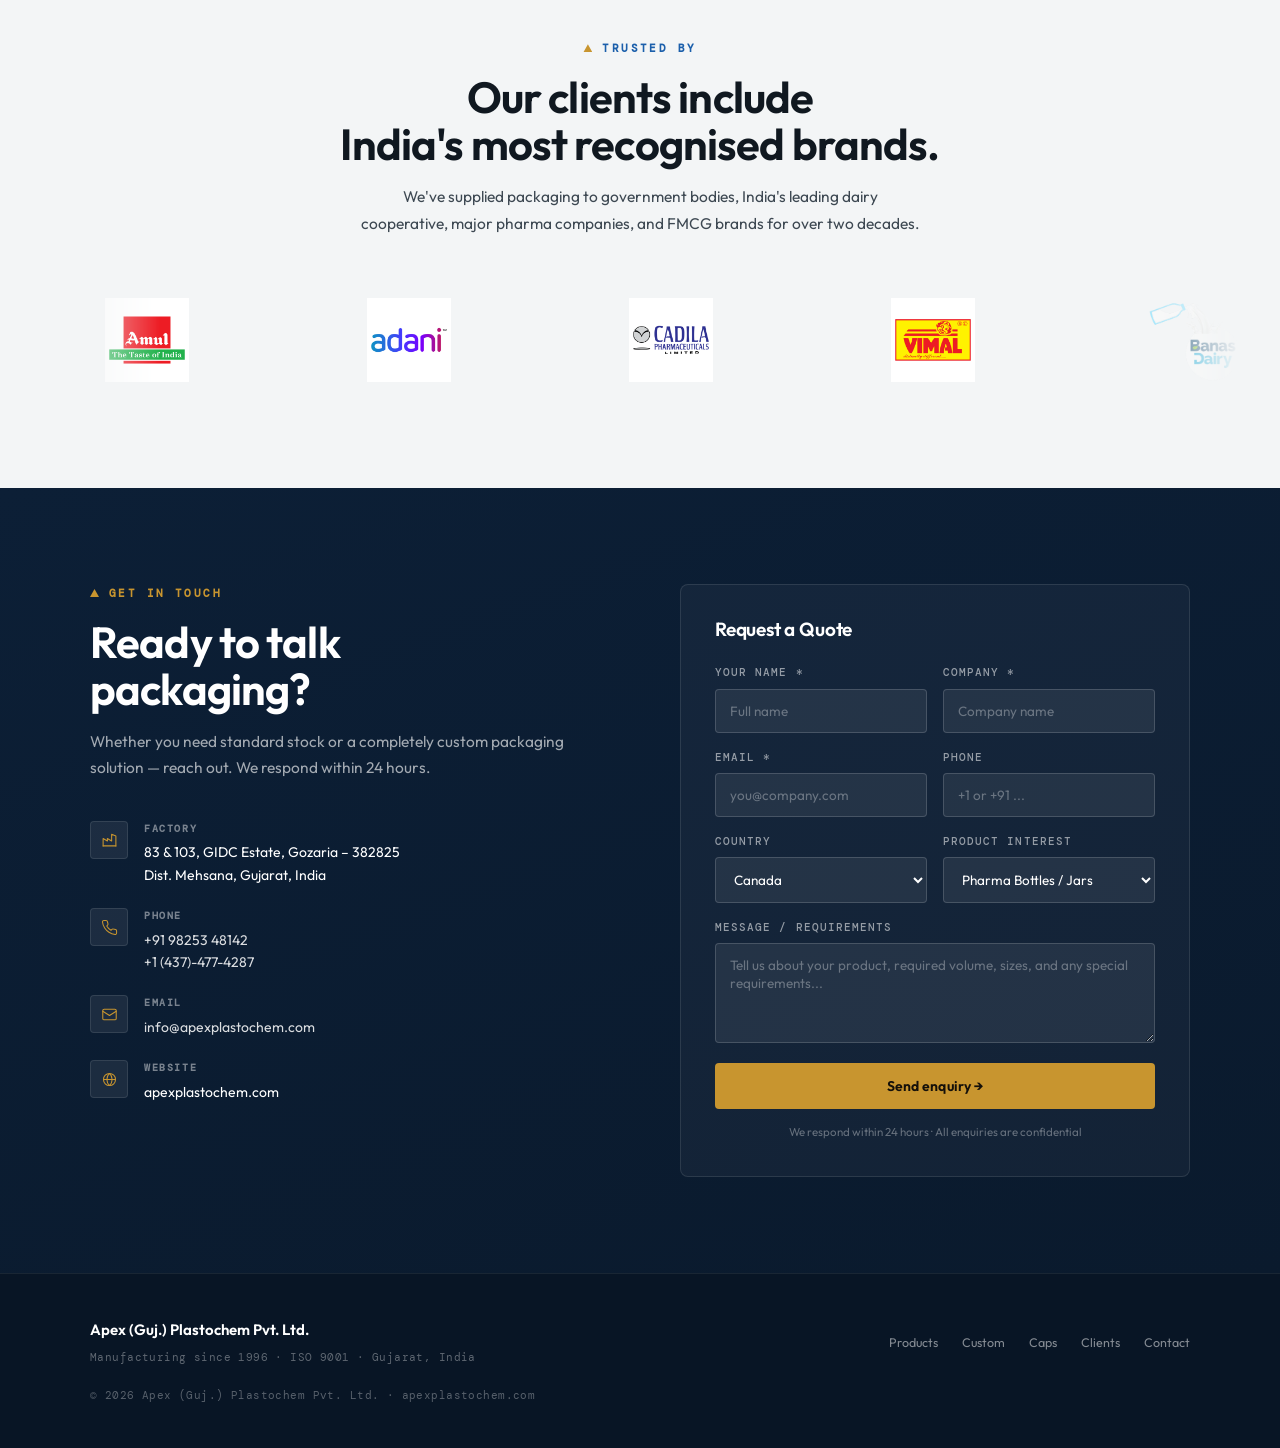
==== commit f53713c2: "Add six product detail pages for SEO New pages for HDPE pharma bottles, child-resistant caps, flip-t" ====
--- a/index.html
+++ b/index.html
@@ -3,11 +3,55 @@
   <head>
     <meta charset="UTF-8" />
     <meta name="viewport" content="width=device-width, initial-scale=1.0" />
-    <title>Apex Plastochem</title>
+    <title>Apex Plastochem | HDPE Bottles, Jars & Caps Manufacturer</title>
     <meta
       name="description"
-      content="ISO 9001 certified manufacturer of pharma-grade HDPE bottles, blow-moulded containers, custom caps & closures. CPSC compliant. Trusted by AMUL, Cadila, Vimal. Based in Gujarat, India."
+      content="ISO 9001 certified maker of pharma-grade HDPE bottles, blow-moulded containers and custom caps & closures in Gujarat, India. Trusted by AMUL, Cadila, Vimal."
     />
+    <link rel="canonical" href="https://apexplastochem.com/" />
+
+    <!-- Open Graph (link previews on WhatsApp, LinkedIn, Facebook, etc.) -->
+    <meta property="og:type" content="website" />
+    <meta property="og:site_name" content="Apex Plastochem" />
+    <meta property="og:locale" content="en_IN" />
+    <meta property="og:url" content="https://apexplastochem.com/" />
+    <meta
+      property="og:title"
+      content="Apex Plastochem | HDPE Bottles, Jars & Caps Manufacturer"
+    />
+    <meta
+      property="og:description"
+      content="ISO 9001 certified maker of pharma-grade HDPE bottles, blow-moulded containers and custom caps & closures in Gujarat, India. Trusted by AMUL, Cadila, Vimal."
+    />
+    <meta
+      property="og:image"
+      content="https://apexplastochem.com/images/hero-ai-caps.jpg"
+    />
+    <meta property="og:image:width" content="1198" />
+    <meta property="og:image:height" content="693" />
+    <meta property="og:image:alt" content="Apex Plastochem caps and closures" />
+
+    <!-- Twitter / X card -->
+    <meta name="twitter:card" content="summary_large_image" />
+    <meta
+      name="twitter:title"
+      content="Apex Plastochem | HDPE Bottles, Jars & Caps Manufacturer"
+    />
+    <meta
+      name="twitter:description"
+      content="ISO 9001 certified maker of pharma-grade HDPE bottles, blow-moulded containers and custom caps & closures in Gujarat, India. Trusted by AMUL, Cadila, Vimal."
+    />
+    <meta
+      name="twitter:image"
+      content="https://apexplastochem.com/images/hero-ai-caps.jpg"
+    />
+    <meta name="twitter:image:alt" content="Apex Plastochem caps and closures" />
+
+    <!-- Search console verification — paste each code between the quotes -->
+    <!-- Google Search Console (HTML tag method) -->
+    <meta name="google-site-verification" content="" />
+    <!-- Bing Webmaster Tools (HTML meta tag method) -->
+    <meta name="msvalidate.01" content="" />
 
     <!-- Favicon -->
     <link rel="icon" href="/favicon.ico" sizes="any" />
@@ -452,6 +496,7 @@
               ><span class="ptag">FDA Compliant</span
               ><span class="ptag">Clean Room</span>
             </div>
+            <a class="card-link" href="/products/hdpe-pharma-bottles/">View details →</a>
           </div>
         </div>
 
@@ -475,6 +520,7 @@
               <span class="ptag">HDPE</span><span class="ptag">C/T Neck</span
               ><span class="ptag">ISO Certified</span>
             </div>
+            <a class="card-link" href="/products/hdpe-pharma-bottles/">View details →</a>
           </div>
         </div>
 
@@ -494,6 +540,7 @@
               <span class="ptag">HDPE</span><span class="ptag">PP</span
               ><span class="ptag">Food Grade</span>
             </div>
+            <a class="card-link" href="/products/hdpe-jars/">View details →</a>
           </div>
         </div>
 
@@ -516,6 +563,7 @@
               <span class="ptag">HDPE</span><span class="ptag">PP</span
               ><span class="ptag">Industrial</span>
             </div>
+            <a class="card-link" href="/products/jerrycans/">View details →</a>
           </div>
         </div>
 
@@ -563,6 +611,7 @@
               <span class="ptag">HDPE</span><span class="ptag">PP</span
               ><span class="ptag">CPSC Certified</span>
             </div>
+            <a class="card-link" href="/products/child-resistant-caps/">View details →</a>
           </div>
         </div>
 
@@ -585,6 +634,7 @@
               <span class="ptag">HDPE</span><span class="ptag">LDPE</span
               ><span class="ptag">Leak-Proof</span>
             </div>
+            <a class="card-link" href="/products/flip-top-caps/">View details →</a>
           </div>
         </div>
       </div>
@@ -962,9 +1012,11 @@
           </div>
         </div>
         <div class="reveal">
-          <form class="contact-form" id="enquiry-form">
-            <input type="hidden" name="_captcha" value="false" />
-            <input type="text" name="_honey" style="display: none" />
+          <form class="contact-form" id="enquiry-form" action="https://api.web3forms.com/submit" method="POST">
+            <input type="hidden" name="access_key" value="785dc013-e615-4281-a999-bcb2310139b2" />
+            <input type="hidden" name="subject" value="New quote request — apexplastochem.com" />
+            <input type="hidden" name="from_name" value="Apex Plastochem Website" />
+            <input type="checkbox" name="botcheck" style="display: none" tabindex="-1" autocomplete="off" />
             <h3 class="form-title">Request a Quote</h3>
             <div class="form-grid">
               <div class="form-group">
--- a/css/products.css
+++ b/css/products.css
@@ -135,6 +135,19 @@
   text-transform: uppercase;
 }
 
+/* Link to product detail page */
+.card-link {
+  display: inline-block;
+  margin-top: 14px;
+  font-size: 13px;
+  font-weight: 600;
+  color: var(--brass);
+}
+
+.card-link:hover {
+  text-decoration: underline;
+}
+
 /* Section footer CTA */
 .products-cta {
   text-align: center;
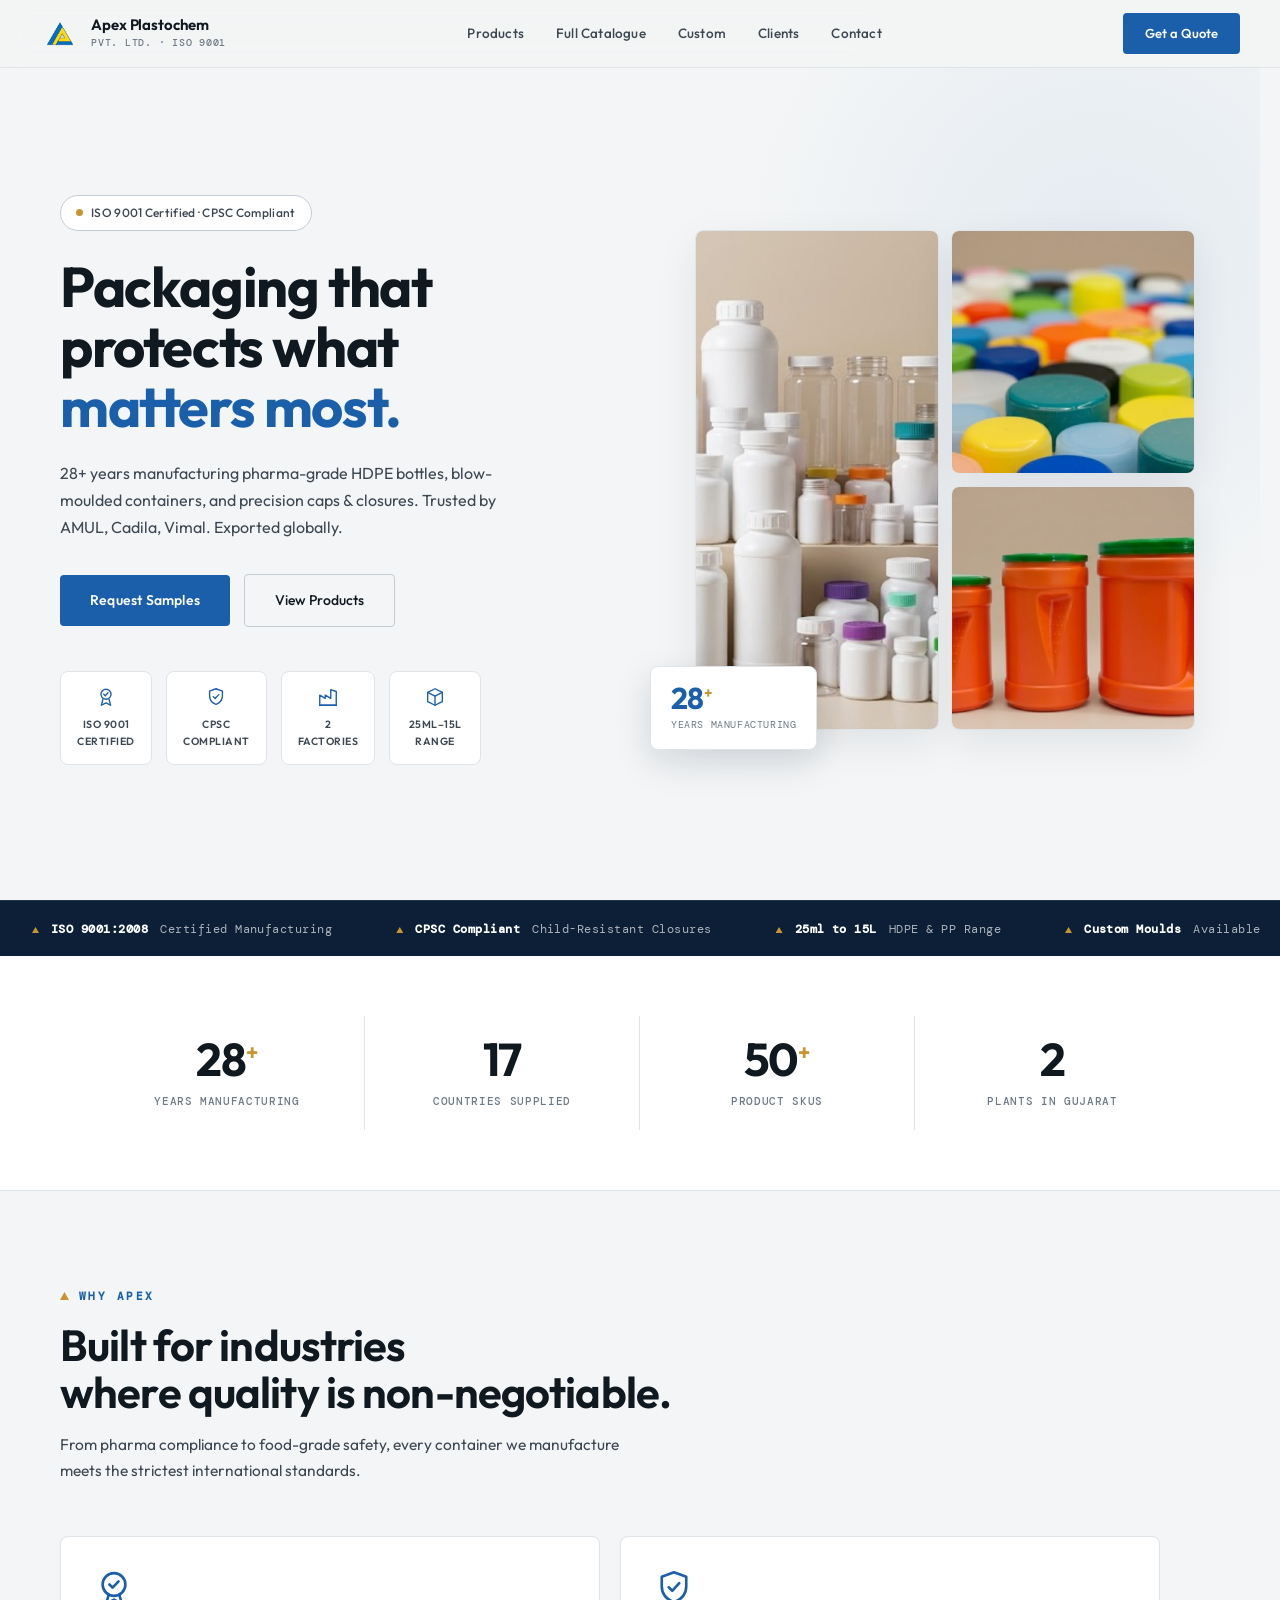
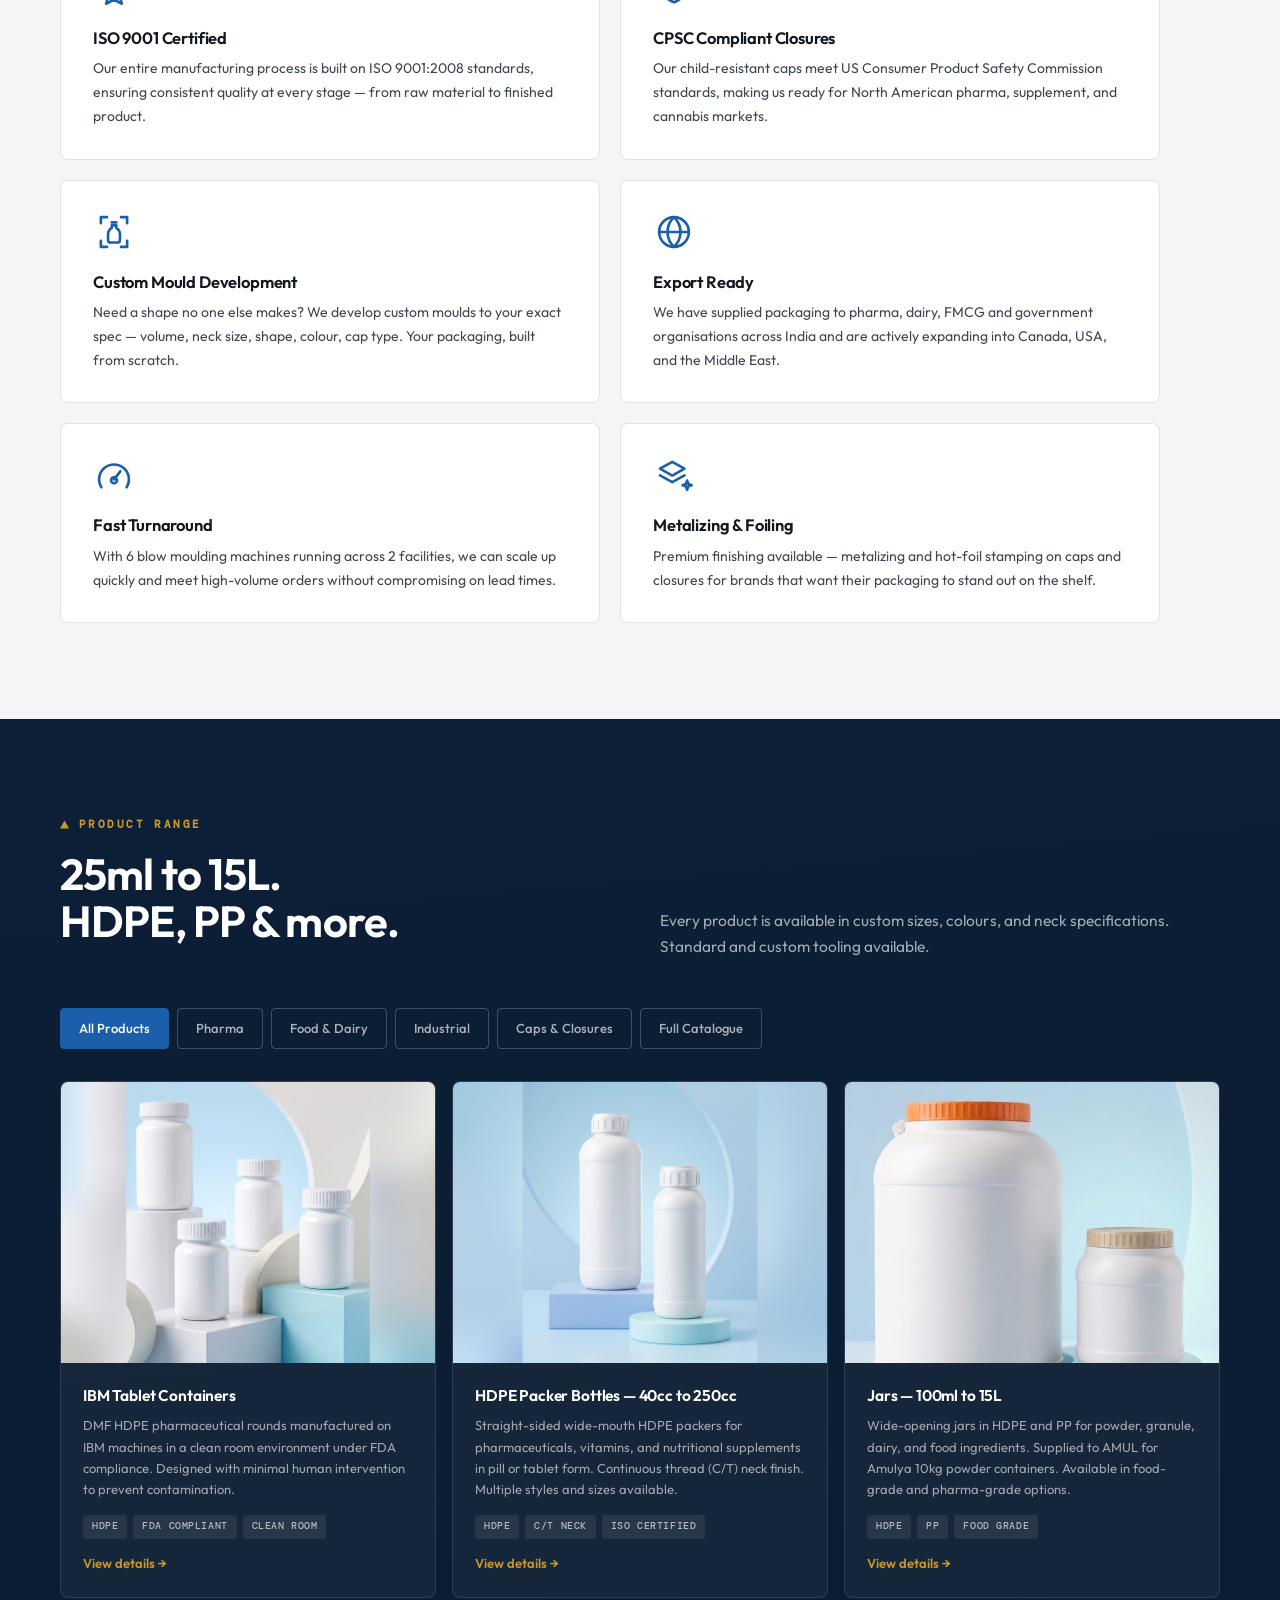
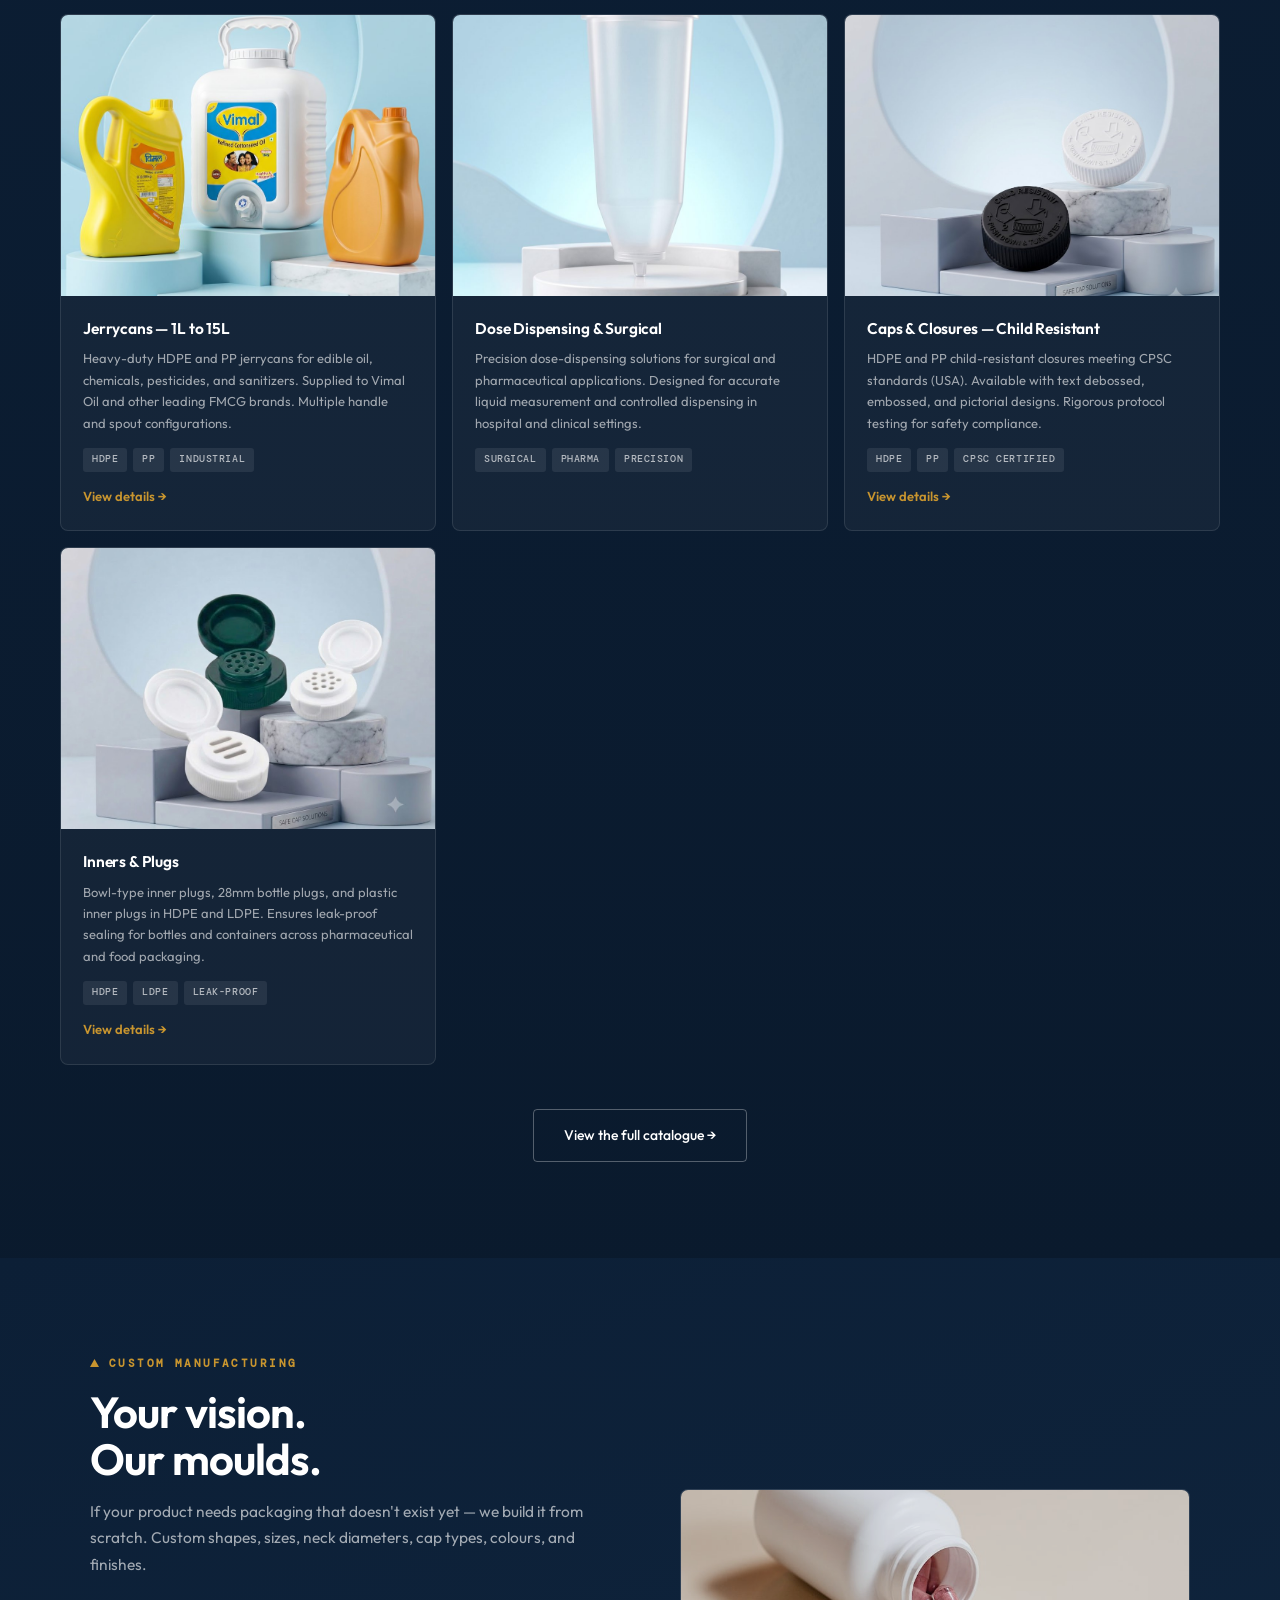
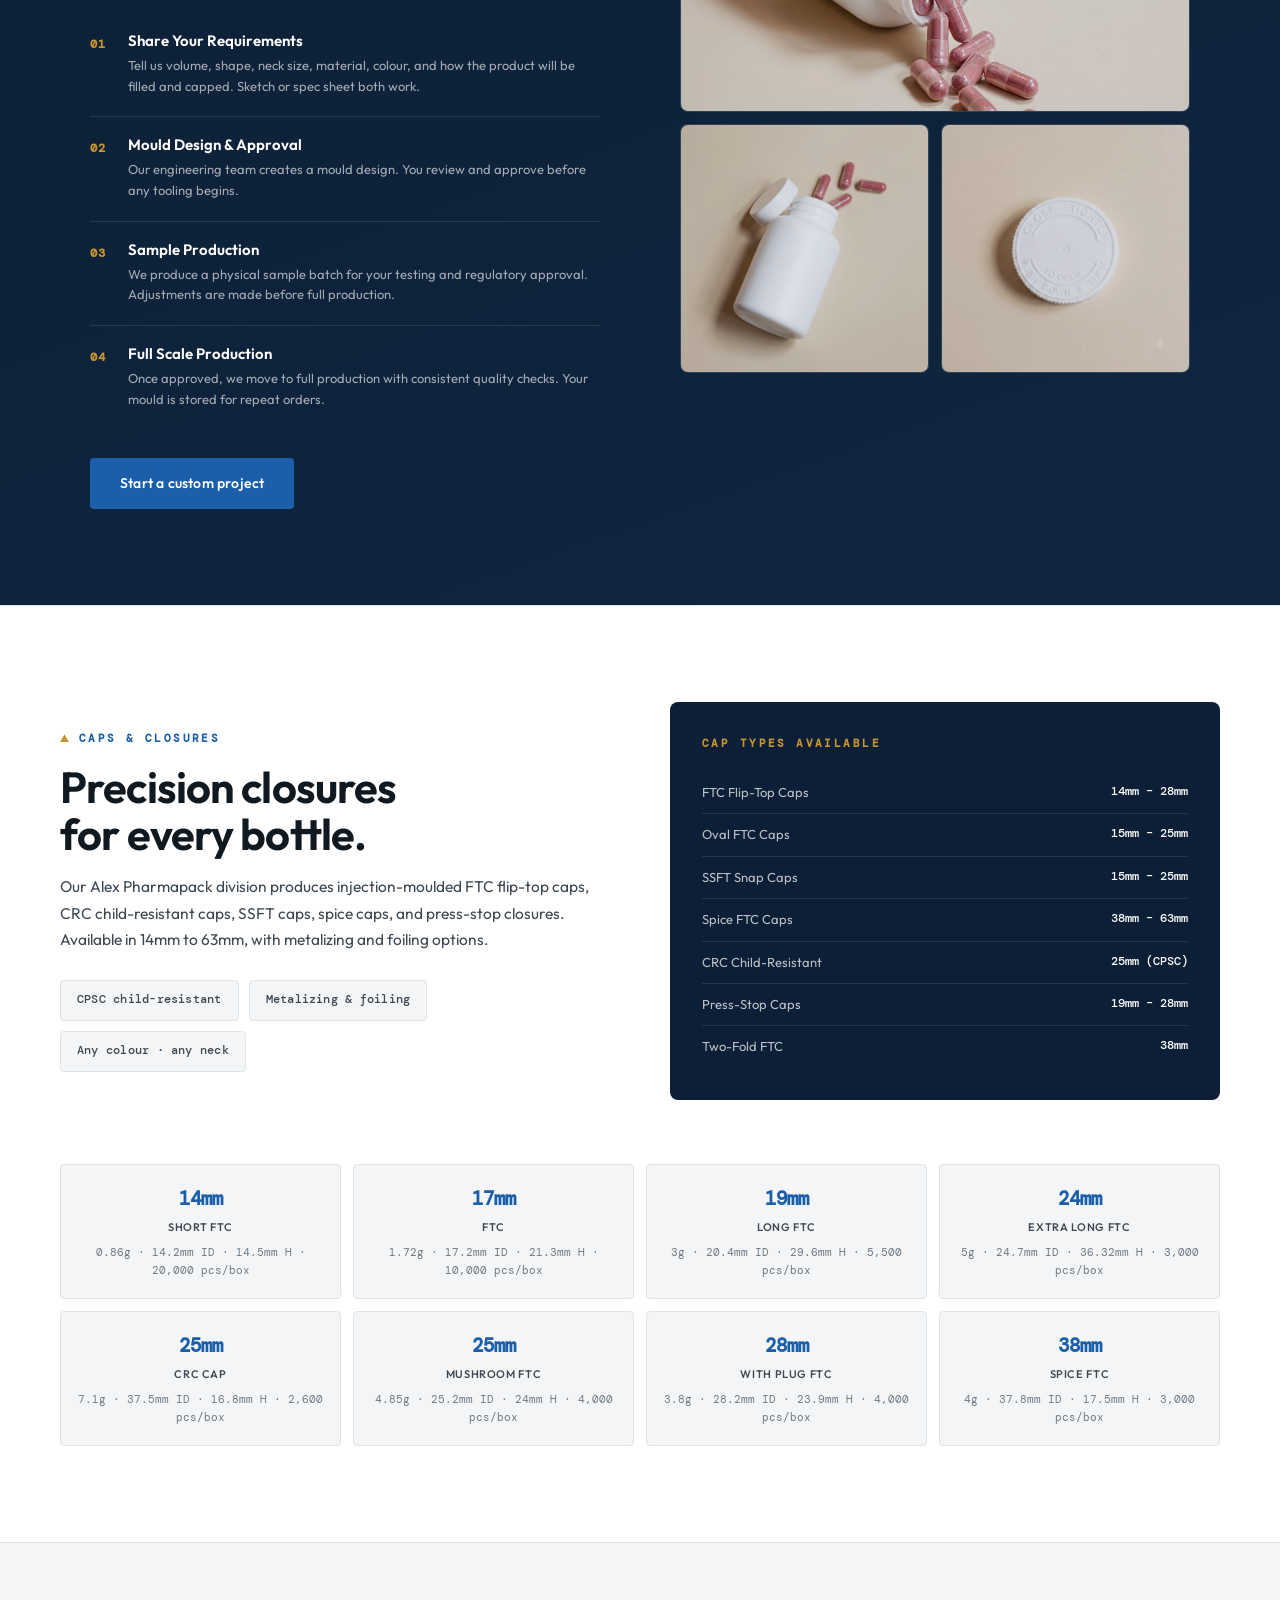
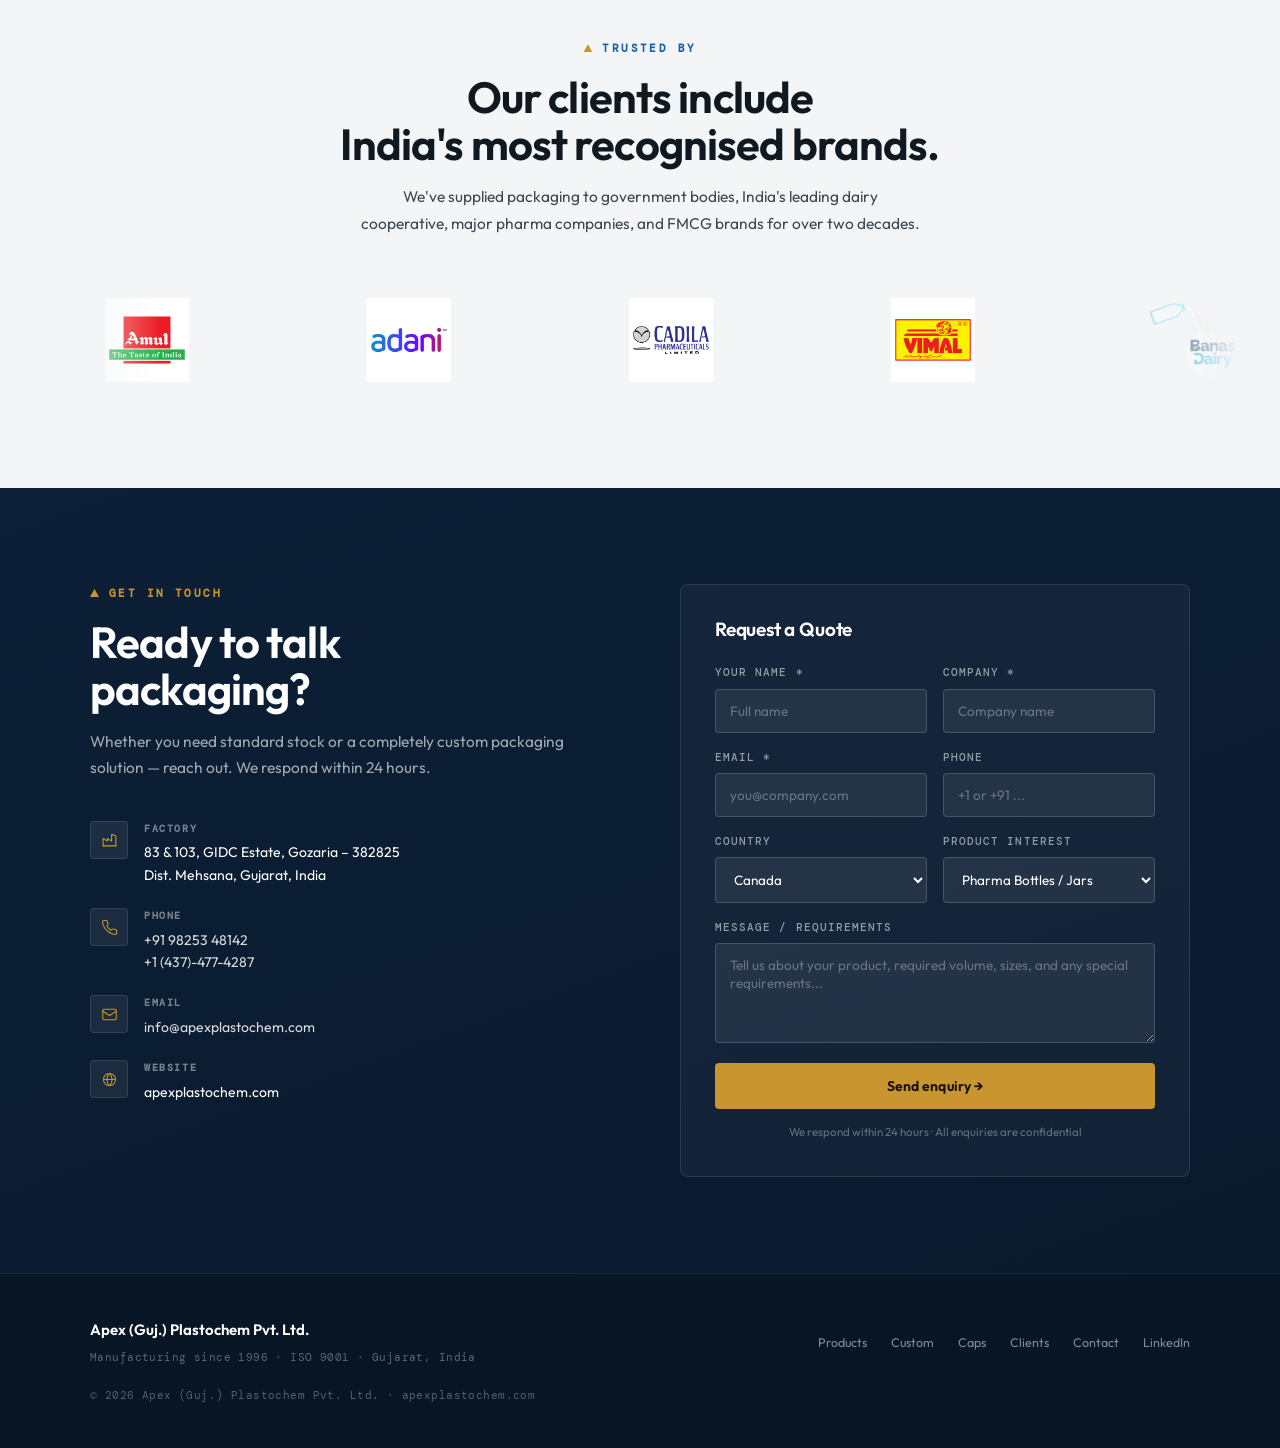
==== commit 090289c4: "Link the LinkedIn company page from the footer and structured data Co-Authored-By: Claude Opus 5.5 <" ====
--- a/index.html
+++ b/index.html
@@ -76,6 +76,30 @@
     <link rel="stylesheet" href="css/products.css" />
     <link rel="stylesheet" href="css/contact.css" />
     <link rel="stylesheet" href="css/footer.css" />
+    <script type="application/ld+json">
+      {
+        "@context": "https://schema.org",
+        "@type": "Organization",
+        "@id": "https://apexplastochem.com/#organization",
+        "name": "Apex (Guj.) Plastochem Pvt. Ltd.",
+        "alternateName": "Apex Plastochem",
+        "url": "https://apexplastochem.com/",
+        "logo": "https://apexplastochem.com/logos/logo-transparent.png",
+        "email": "info@apexplastochem.com",
+        "foundingDate": "1996",
+        "address": {
+          "@type": "PostalAddress",
+          "streetAddress": "83 & 103, GIDC Estate",
+          "addressLocality": "Gozaria",
+          "addressRegion": "Gujarat",
+          "postalCode": "382825",
+          "addressCountry": "IN"
+        },
+        "sameAs": [
+          "https://www.linkedin.com/company/apex-plastochem/"
+        ]
+      }
+    </script>
   </head>
   <body>
     <!-- ── NAVIGATION ─────────────────────────────────────── -->
@@ -93,7 +117,7 @@
       </a>
       <div class="nav-links">
         <a href="#products">Products</a>
-        <a href="/products">Full Catalogue</a>
+        <a href="/products/">Full Catalogue</a>
         <a href="#custom">Custom</a>
         <a href="#clients">Clients</a>
         <a href="#contact">Contact</a>
@@ -115,7 +139,7 @@
         </p>
         <div class="hero-actions">
           <a href="#contact" class="btn-primary">Request Samples</a>
-          <a href="/products" class="btn-secondary">View Products</a>
+          <a href="/products/" class="btn-secondary">View Products</a>
         </div>
         <div class="hero-certs">
           <div class="cert-badge">
@@ -473,7 +497,7 @@
         <button class="tab-btn" onclick="filterProducts('caps', this)">
           Caps &amp; Closures
         </button>
-        <a href="/products" class="tab-btn">Full Catalogue</a>
+        <a href="/products/" class="tab-btn">Full Catalogue</a>
       </div>
       <div class="product-grid" id="product-grid">
         <!-- IBM Tablet Containers -->
@@ -639,7 +663,7 @@
         </div>
       </div>
       <div class="products-cta">
-        <a href="/products" class="btn-secondary">View the full catalogue →</a>
+        <a href="/products/" class="btn-secondary">View the full catalogue →</a>
       </div>
     </section>
 
@@ -1140,6 +1164,7 @@
           <a href="#caps">Caps</a>
           <a href="#clients">Clients</a>
           <a href="#contact">Contact</a>
+          <a href="https://www.linkedin.com/company/apex-plastochem/" target="_blank" rel="noopener">LinkedIn</a>
         </div>
         <div class="footer-copy">
           © 2026 Apex (Guj.) Plastochem Pvt. Ltd. · apexplastochem.com
